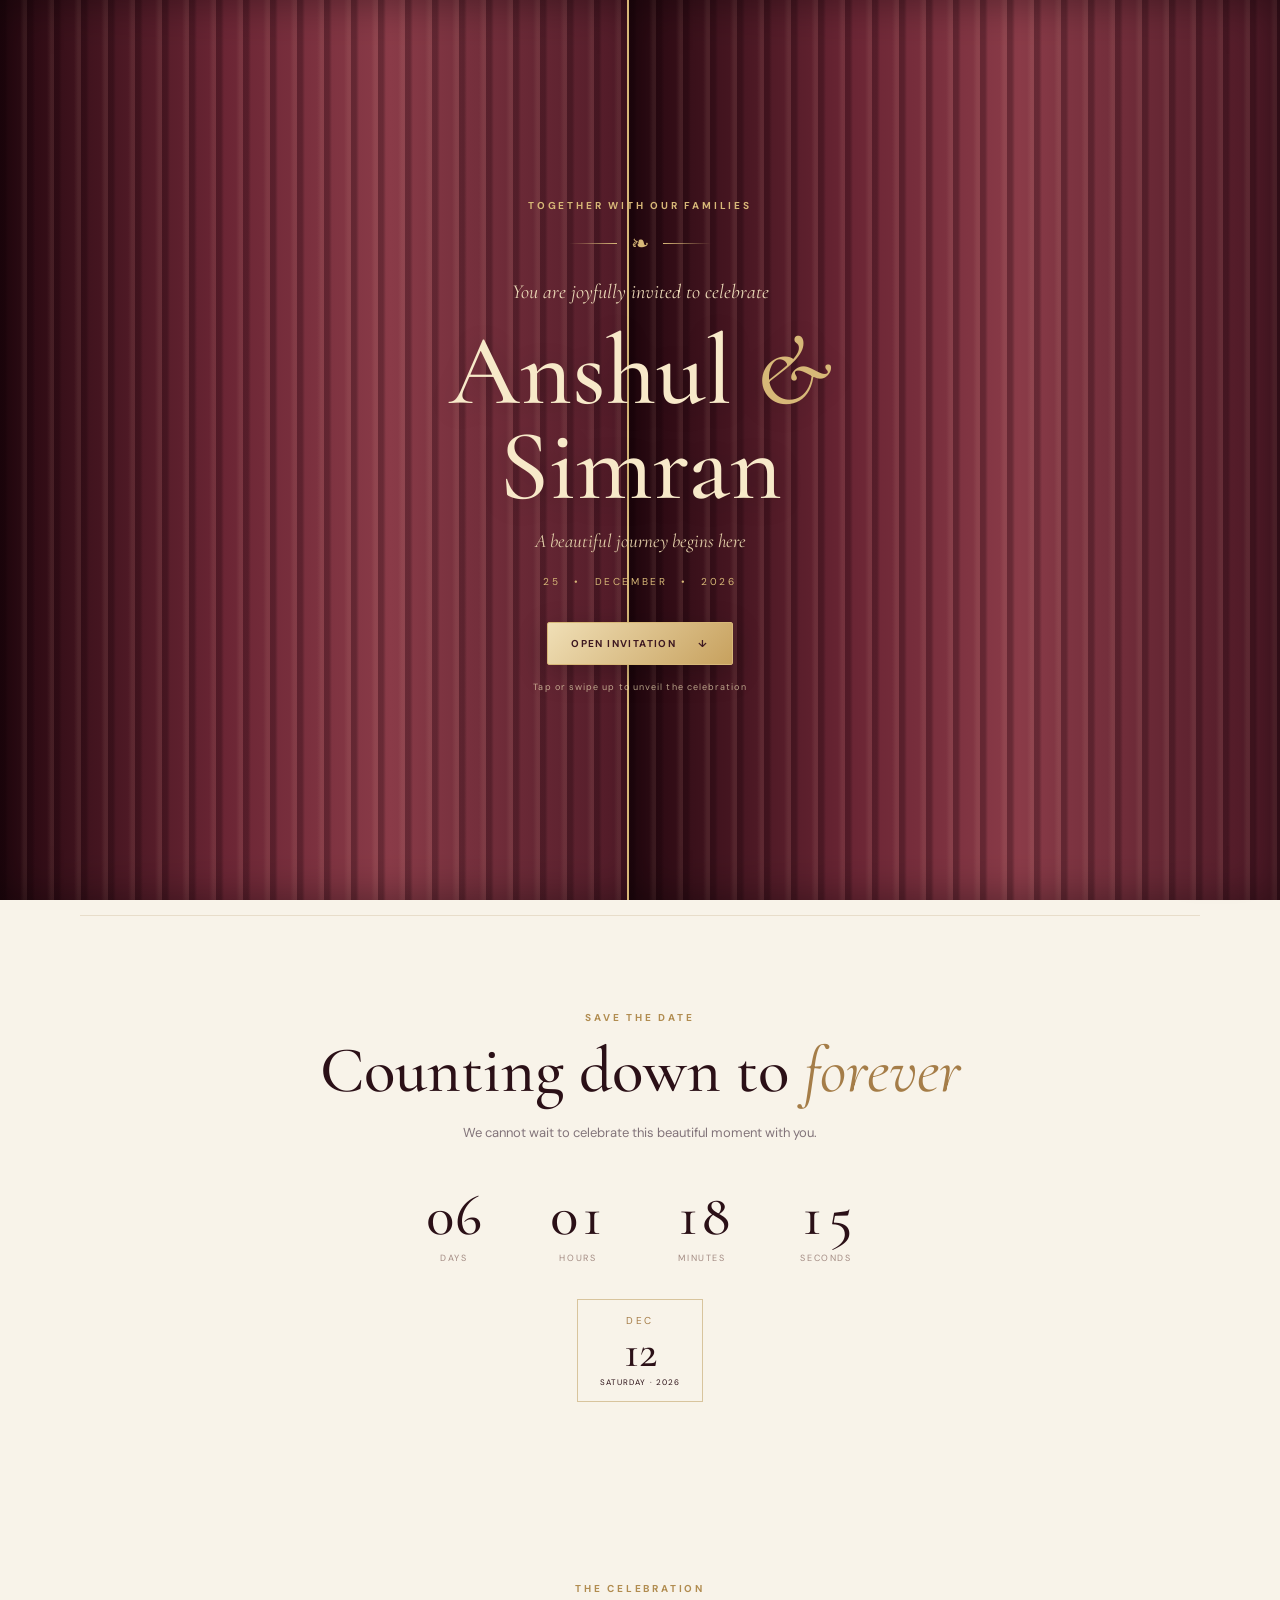
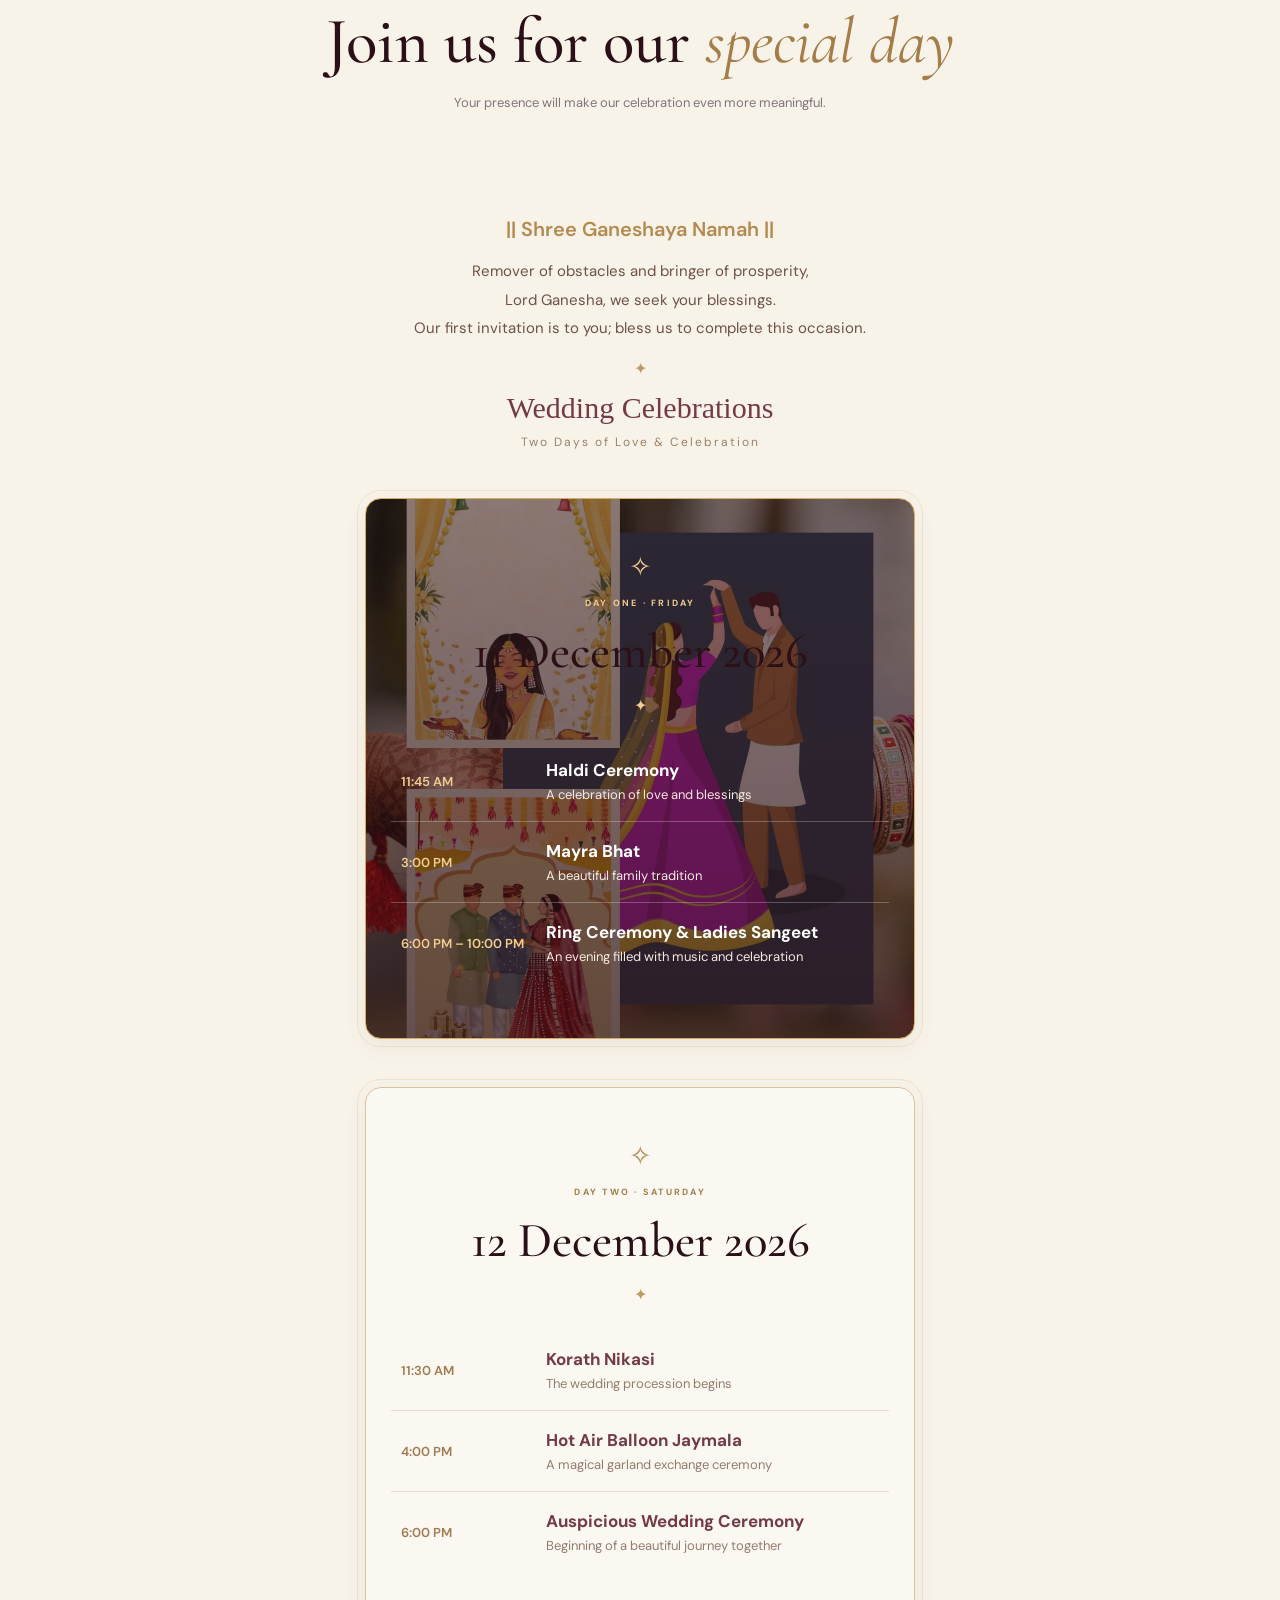
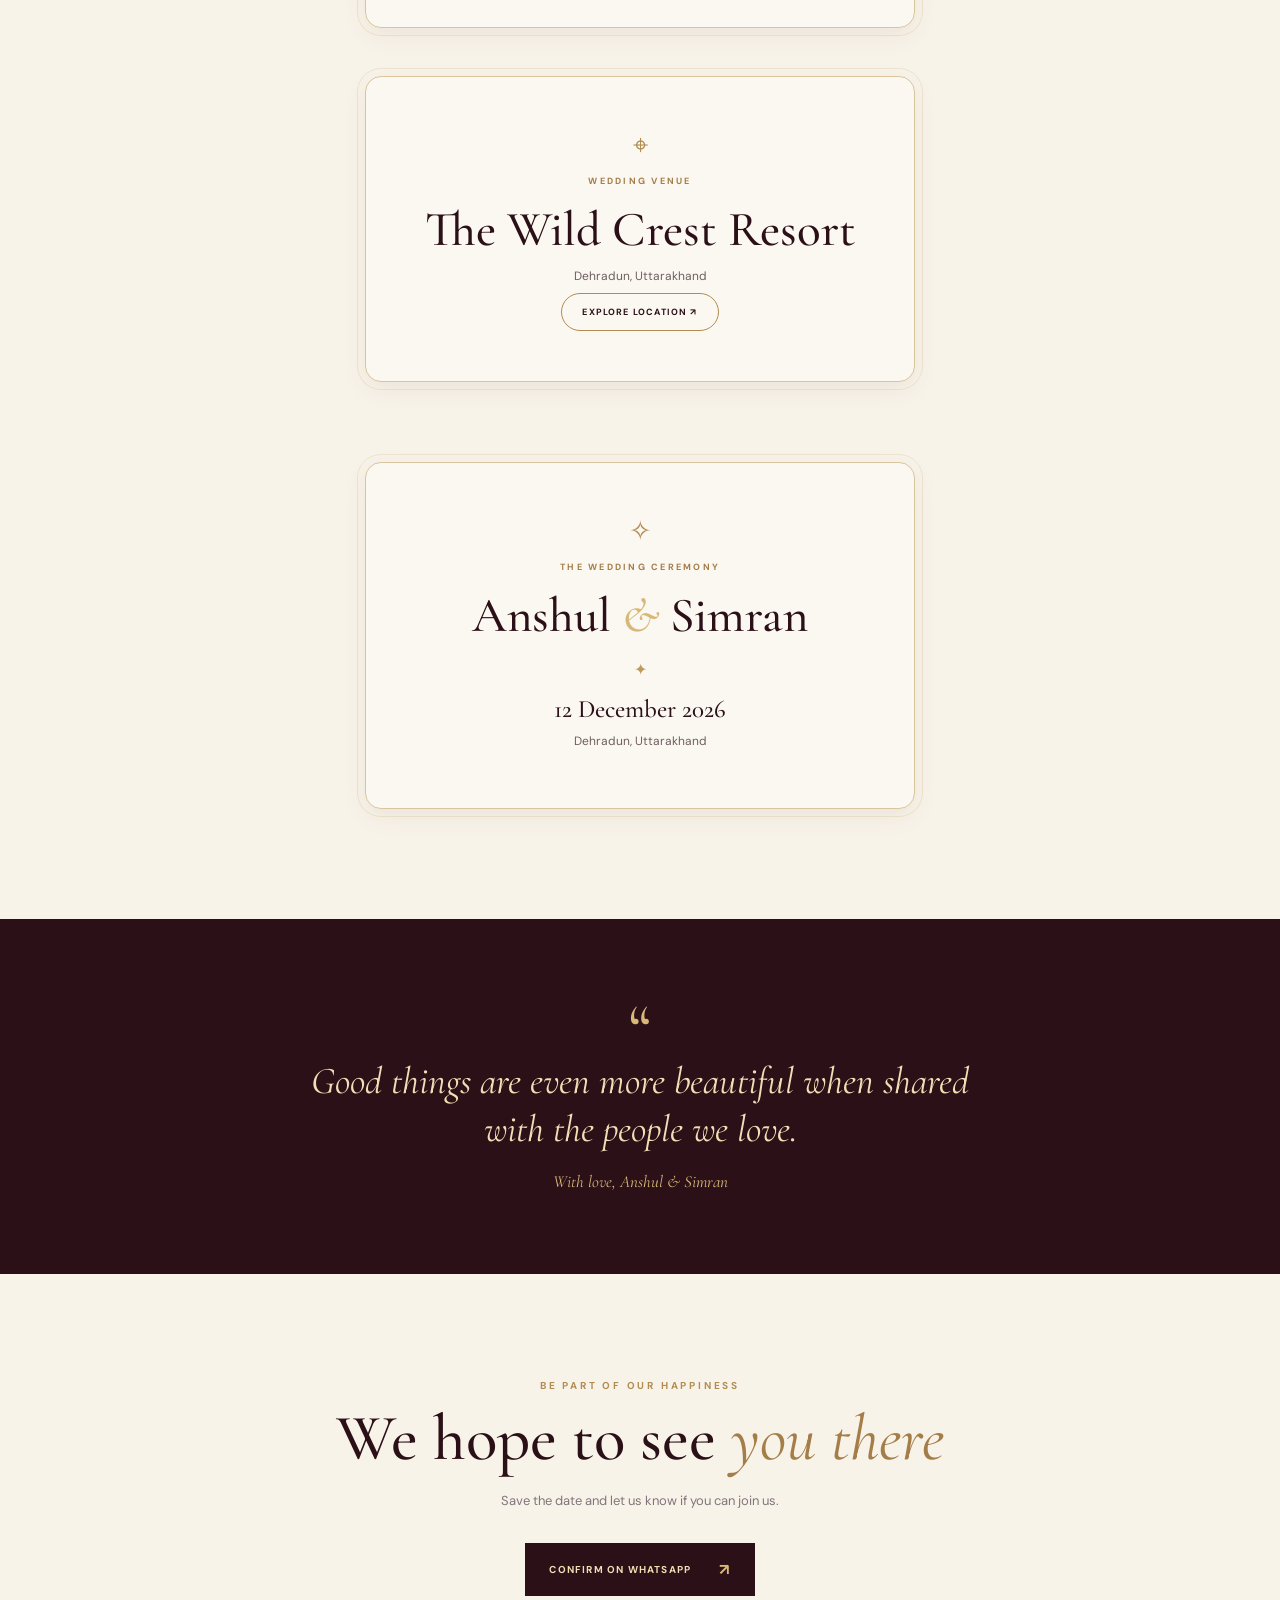
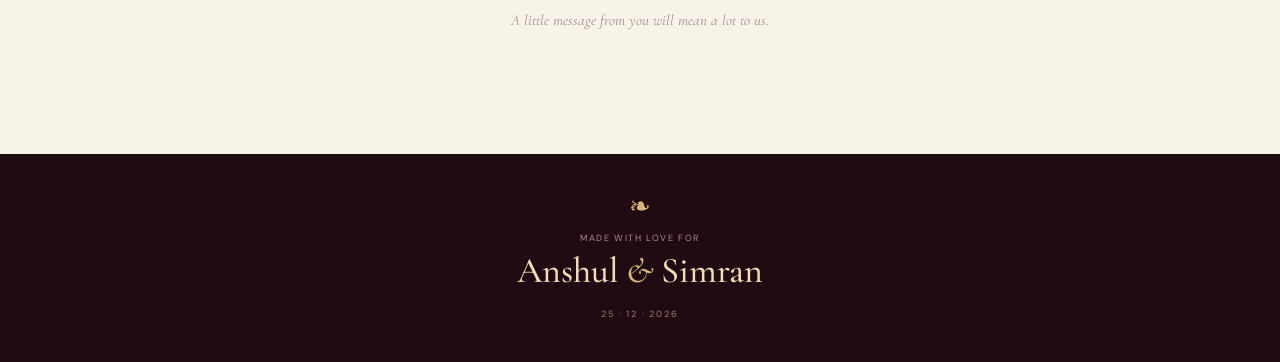
==== index.html @ 50b7ea39 "added no" ====
<!DOCTYPE html>
<html lang="en">
<head>
  <meta charset="UTF-8">
  <meta name="viewport" content="width=device-width, initial-scale=1.0">
  <meta name="theme-color" content="#2b1017">
  <title>Anshul &amp; Simran | Wedding Invitation</title>
  <meta name="description" content="Anshul & Simran invite you to celebrate their wedding on 25 December 2026 in Dehradun.">
  <meta property="og:type" content="website">
  <meta property="og:title" content="Anshul &amp; Simran | Wedding Invitation 💍">
  <meta property="og:description" content="A beautiful journey begins here. Join us on 25 December 2026 in Dehradun.">
  <meta property="og:image" content="https://https://weddinganshul1.netlify.app//image/preview.png">
  <meta property="og:url" content="https://https://weddinganshul1.netlify.app/">
  <meta property="og:image:width" content="1200">
  <meta property="og:image:height" content="630">
  <meta name="twitter:card" content="summary_large_image">
  <link rel="preconnect" href="https://fonts.googleapis.com">
  <link rel="preconnect" href="https://fonts.gstatic.com" crossorigin>
  <link href="https://fonts.googleapis.com/css2?family=Cormorant+Garamond:wght@400;500;600;700&family=DM+Sans:wght@400;500;600;700&display=swap" rel="stylesheet">
  <link rel="stylesheet" href="style.css">
</head>
<body>
  <div class="petal-layer" aria-hidden="true"></div>

  <main>
    <section class="opening-screen" aria-label="Welcome to the wedding invitation">
      <div class="curtain curtain-left"></div>
      <div class="curtain curtain-right"></div>
      <div class="opening-ornament" aria-hidden="true">✦</div>
      <div class="invitation-content">
        <p class="eyebrow">Together with our families</p>
        <div class="ornament-line"><span></span> ❧ <span></span></div>
        <p class="invite-kicker">You are joyfully invited to celebrate</p>
        <h1>Anshul <span>&amp;</span> Simran</h1>
        <p class="opening-subtitle">A beautiful journey begins here</p>
        <p class="opening-date">25 <i>•</i> DECEMBER <i>•</i> 2026</p>
        <button class="open-button" id="openButton" type="button">
          <span>Open Invitation</span><span aria-hidden="true">↓</span>
        </button>
        <p class="swipe-hint">Tap or swipe up to unveil the celebration</p>
      </div>
      <div class="curtain-bottom" aria-hidden="true"></div>
    </section>

    <section class="hero section-shell" id="home">
      <div class="hero-frame">
        <div class="hero-copy">
          <p class="eyebrow">The beginning of forever</p>
          <h2>Two hearts.<br><em>One beautiful story.</em></h2>
          <p class="hero-description">With the love and blessings of our families, we invite you to be part of our special day.</p>
          <a class="text-link" href="#celebration">Explore the invitation <span>↘</span></a>
        </div>
<div class="hero-art">
    <div class="art-halo"></div>

    <img
        src="image/anshul_wedding.png"
        alt="Wedding invitation artwork"
        class="wedding_image"
        onerror="this.classList.add('image-missing'); this.alt='Add your wedding artwork at image/anshul_wedding.png';"
    >

    <span class="image-note">A day to remember</span>
</div>
      </div>
      <div class="scroll-cue" aria-hidden="true"><span></span> SCROLL TO DISCOVER</div>
    </section>

    <section class="countdown-section section-shell" id="celebration">
      <p class="eyebrow">Save the date</p>
      <h2>Counting down to <em>forever</em></h2>
      <p class="section-intro">We cannot wait to celebrate this beautiful moment with you.</p>
      <div class="countdown" id="countdown" aria-label="Countdown to the wedding">
        <div><strong id="days">---</strong><span>Days</span></div>
        <div><strong id="hours">--</strong><span>Hours</span></div>
        <div><strong id="minutes">--</strong><span>Minutes</span></div>
        <div><strong id="seconds">--</strong><span>Seconds</span></div>
      </div>
      <div class="date-card">
        <span class="date-month">DEC</span>
        <strong>12</strong>
        <span>SATURDAY · 2026</span>
      </div>
    </section>

    <section class="details-section section-shell">
      <div class="section-heading">
        <p class="eyebrow">The celebration</p>
        <h2>Join us for our <em>special day</em></h2>
        <p class="section-intro">Your presence will make our celebration even more meaningful.</p>
      </div>


<section class="wedding-itinerary">

    <div class="itinerary-heading">
        <p class="ganesh-mantra">|| Shree Ganeshaya Namah ||</p>

        <p class="mantra">
            Remover of obstacles and bringer of prosperity,<br>
            Lord Ganesha, we seek your blessings.<br>
            Our first invitation is to you; bless us to complete this occasion.
        </p>

        <div class="event-divider">✦</div>
        <h2>Wedding Celebrations</h2>
        <p class="itinerary-subtitle">Two Days of Love & Celebration</p>
    </div>

    <!-- Day 1 -->
    <div class="event-card day-one-card">
        <div class="event-icon">✧</div>
        <p class="event-label">Day One · Friday</p>
        <h3>11 December 2026</h3>
        <div class="event-divider">✦</div>

        <div class="event-schedule">

            <div class="schedule-item">
                <span class="schedule-time">11:45 AM</span>
                <div class="schedule-info">
                    <h4>Haldi Ceremony</h4>
                    <p>A celebration of love and blessings</p>
                </div>
            </div>

            <div class="schedule-item">
                <span class="schedule-time">3:00 PM</span>
                <div class="schedule-info">
                    <h4>Mayra Bhat</h4>
                    <p>A beautiful family tradition</p>
                </div>
            </div>

            <div class="schedule-item">
                <span class="schedule-time">6:00 PM – 10:00 PM</span>
                <div class="schedule-info">
                    <h4>Ring Ceremony & Ladies Sangeet</h4>
                    <p>An evening filled with music and celebration</p>
                </div>
            </div>

        </div>
    </div>

    <!-- Day 2 -->
    <div class="event-card">
        <div class="event-icon">✧</div>
        <p class="event-label">Day Two · Saturday</p>
        <h3>12 December 2026</h3>
        <div class="event-divider">✦</div>

        <div class="event-schedule">

            <div class="schedule-item">
                <span class="schedule-time">11:30 AM</span>
                <div class="schedule-info">
                    <h4>Korath Nikasi</h4>
                    <p>The wedding procession begins</p>
                </div>
            </div>

            <div class="schedule-item">
                <span class="schedule-time">4:00 PM</span>
                <div class="schedule-info">
                    <h4>Hot Air Balloon Jaymala</h4>
                    <p>A magical garland exchange ceremony</p>
                </div>
            </div>

            <div class="schedule-item">
                <span class="schedule-time">6:00 PM</span>
                <div class="schedule-info">
                    <h4>Auspicious Wedding Ceremony</h4>
                    <p>Beginning of a beautiful journey together</p>
                </div>
            </div>

        </div>
    </div>

    <!-- Venue -->
    <div class="event-card venue-card">
        <div class="event-icon">⌖</div>
        <p class="event-label">Wedding Venue</p>
        <h3>The Wild Crest Resort</h3>
        <p class="event-location">Dehradun, Uttarakhand</p>

        <a
            class="outline-button"
            href="https://www.google.com/maps/search/?api=1&query=The%20Wild%20Crest%20Resort"
            target="_blank"
            rel="noopener">
            Explore Location ↗
        </a>
    </div>

</section>





      <div class="event-card">
        <div class="event-icon" aria-hidden="true">✧</div>
        <p class="event-label">The Wedding Ceremony</p>
        <h3>Anshul <span>&amp;</span> Simran</h3>
        <div class="event-divider">✦</div>
        <p class="event-date">12 December 2026</p>
        <p class="event-location">Dehradun, Uttarakhand</p>
        
      </div>
    </section>

    <section class="message-section">
      <div class="message-inner">
        <span class="quote-mark">“</span>
        <p>Good things are even more beautiful when shared with the people we love.</p>
        <span class="message-flourish">With love, Anshul &amp; Simran</span>
      </div>
    </section>

    <section class="rsvp-section section-shell">
      <p class="eyebrow">Be part of our happiness</p>
      <h2>We hope to see <em>you there</em></h2>
      <p class="section-intro">Save the date and let us know if you can join us.</p>
      <a class="rsvp-button" id="rsvpButton" href="#" target="_blank" rel="noopener">
        Confirm on WhatsApp <span>↗</span>
      </a>
      <p class="rsvp-note">A little message from you will mean a lot to us.</p>
    </section>
  </main>

  <footer class="site-footer">
    <div class="footer-ornament">❧</div>
    <p>Made with love for</p>
    <strong>Anshul <span>&amp;</span> Simran</strong>
    <small>25 · 12 · 2026</small>
  </footer>

  <div class="music-control" id="musicControl">
    <audio id="weddingMusic" loop preload="none">
      <source src="audio/wedding-music.mp3" type="audio/mpeg">
    </audio>
    <button id="musicButton" type="button" aria-label="Play background music" title="Play background music">
      <span class="music-icon">♫</span><span class="music-label">Music off</span>
    </button>
  </div>

  <script src="script.js"></script>
</body>
</html>
---- style.css ----
/* -------------------------------------------------------
   ROYAL WEDDING INVITATION
   Palette: deep burgundy, warm ivory and champagne gold
-------------------------------------------------------- */
:root {
  --wine: #2b1017;
  --wine-light: #4a1c28;
  --wine-mid: #6d3540;
  --gold: #d7b878;
  --gold-light: #f0dfb6;
  --ivory: #f8f3e9;
  --ink: #34252a;
  --muted: #82747a;
  --serif: "Cormorant Garamond", Georgia, serif;
  --sans: "DM Sans", Arial, sans-serif;
}
* { box-sizing: border-box; }
html { scroll-behavior: smooth; }
body { margin: 0; background: var(--ivory); color: var(--ink); font-family: var(--sans); }
body.locked { overflow: hidden; }
button, a { -webkit-tap-highlight-color: transparent; }
a { color: inherit; }
.section-shell { width: min(1120px, calc(100% - 44px)); margin: 0 auto; }
.eyebrow { margin: 0 0 15px; color: #b18c50; font-size: 10px; font-weight: 700; letter-spacing: .28em; text-transform: uppercase; }
h2 { margin: 0; font: 500 clamp(40px, 6vw, 68px)/.98 var(--serif); color: var(--wine); }
h2 em { color: #a57d48; font-weight: 400; }
.section-intro { max-width: 520px; margin: 18px auto 0; color: var(--muted); font-size: 13px; line-height: 1.9; }

/* Wedding itinerary */
.wedding-itinerary {
    width: 100%;
    max-width: 850px;
    margin: 60px auto;
    padding: 20px;
    box-sizing: border-box;
}

.itinerary-heading {
    text-align: center;
    margin-bottom: 35px;
}

.ganesh-mantra {
    color: #b58a50;
    font-size: 20px;
    font-weight: 600;
    margin-bottom: 15px;
}

.mantra {
    color: #6f5145;
    font-size: 15px;
    line-height: 1.9;
}

.itinerary-heading h2 {
    color: #743b45;
    font-family: Georgia, serif;
    font-size: 30px;
    margin: 12px 0;
}

.itinerary-subtitle {
    color: #9b8068;
    letter-spacing: 2px;
    font-size: 12px;
}

/* Event cards */
.event-card {
    background: #fffaf4;
    border: 1px solid #dfc9a8;
    border-radius: 16px;
    padding: 30px;
    margin: 25px auto;
    text-align: center;
    box-shadow: 0 8px 25px rgba(80, 45, 35, 0.07);
}

.event-icon {
    color: #b58a50;
    font-size: 28px;
}

.event-label {
    color: #a17b50;
    text-transform: uppercase;
    letter-spacing: 2px;
    font-size: 12px;
    margin: 10px 0;
}

.day-one-card h3 {
    color: #f0ce91;
    font-family: Georgia, serif;
    font-size: 26px;
    margin: 12px 0;
}

.event-divider {
    color: #b58a50;
    margin: 18px 0;
}

/* Ceremony schedule */
.event-schedule {
    max-width: 520px;
    margin: 25px auto 5px;
    text-align: left;
}

.schedule-item {
    display: flex;
    align-items: center;
    gap: 20px;
    padding: 18px 10px;
    border-bottom: 1px solid #eadccd;
}

.schedule-item:last-child {
    border-bottom: none;
}

.schedule-time {
    min-width: 125px;
    color: #a17b50;
    font-size: 13px;
    font-weight: 600;
}

.schedule-info h4 {
    color: #743b45;
    font-size: 17px;
    margin: 0 0 5px;
}

.schedule-info p {
    color: #947c6d;
    font-size: 13px;
    margin: 0;
}

.venue-card {
    background: #f8f0e7;
}

.event-location {
    color: #8c7162;
    margin: 12px 0 22px;
}

.outline-button {
    display: inline-block;
    color: #743b45;
    border: 1px solid #b58a50;
    padding: 12px 25px;
    border-radius: 30px;
    text-decoration: none;
    font-size: 13px;
    transition: all 0.3s ease;
}

.outline-button:hover {
    background: #743b45;
    border-color: #743b45;
    color: white;
}

/* Day 1 - Haldi Background */
.event-card.day-one-card {
    position: relative;
    overflow: hidden;
    isolation: isolate;

    background:
        linear-gradient(
            rgba(43, 16, 23, 0.55),
            rgba(43, 16, 23, 0.72)
        ),
        url("image/haldi.jpeg");

    background-size: cover;
    background-position: center;
    background-repeat: no-repeat;

    border: 1px solid #d6ad60;
    border-radius: 16px;
}

/* Day 1 text colors */
.day-one-card .event-icon,
.day-one-card .event-label,
.day-one-card .event-divider,
.day-one-card .schedule-time {
    color: #f0ce91;
}

.day-one-card h3,
.day-one-card .schedule-info h4 {
    color: #ffffff;
}
.day-one-card h3 {
    color: #e8bd72;
}

.day-one-card .schedule-info p {
    color: #f5e9df;
}

.day-one-card .schedule-item {
    border-bottom-color: rgba(255, 255, 255, 0.25);
}


/* Mobile responsive */
@media (max-width: 600px) {
    .wedding-itinerary {
        margin: 35px auto;
        padding: 12px;
    }

    .itinerary-heading h2 {
        font-size: 25px;
    }

    .ganesh-mantra {
        font-size: 17px;
    }

    .mantra {
        font-size: 13px;
    }

    .event-card {
        padding: 22px 15px;
        margin: 18px auto;
        border-radius: 13px;
    }

    .event-card h3 {
        font-size: 22px;
    }

    .schedule-item {
        gap: 12px;
        padding: 16px 2px;
    }

    .schedule-time {
        min-width: 105px;
        font-size: 12px;
    }

    .schedule-info h4 {
        font-size: 15px;
    }

    .schedule-info p {
        font-size: 11px;
    }

    .outline-button {
        padding: 11px 20px;
    }
}


/* -------------------------------------------------------
   OPENING CURTAINS
------------------------------------------------------- */

.opening-screen {
    position: fixed;
    inset: 0;
    z-index: 20;
    display: grid;
    place-items: center;
    overflow: hidden;
    min-height: 100svh;
    background: transparent;
}

/* Decorative circular borders */
.opening-screen::before,
.opening-screen::after {
    content: "";
    position: absolute;
    border: 1px solid rgba(215, 184, 120, .25);
    border-radius: 50%;
    width: min(78vw, 570px);
    aspect-ratio: 1;
    pointer-events: none;
    transition: opacity 1.5s ease;
}

.opening-screen::after {
    width: min(65vw, 470px);
}

/* Top decorative ornament */
.opening-ornament {
    position: absolute;
    top: 8%;
    color: var(--gold);
    font-size: 26px;
    text-shadow: 0 0 22px #e6c98c;
    transition: opacity 1.5s ease;
}

/* -------------------------------------------------------
   INVITATION CONTENT
------------------------------------------------------- */

.invitation-content {
    position: relative;
    z-index: 4;
    width: min(90%, 650px);
    padding: 30px 15px;
    text-align: center;

    opacity: 1;
    transform: translateY(0);

    animation: riseIn 1.2s ease both;

    transition:
        opacity 2.8s ease-in-out,
        transform 2.8s cubic-bezier(.22, .61, .36, 1);
}

.invitation-content .eyebrow {
    color: var(--gold);
}

.ornament-line {
    display: flex;
    align-items: center;
    justify-content: center;
    gap: 14px;
    margin: 17px 0 22px;
    color: var(--gold);
    font-size: 22px;
}

.ornament-line span {
    width: 48px;
    height: 1px;
    background: linear-gradient(90deg, transparent, var(--gold));
}

.ornament-line span:last-child {
    transform: rotate(180deg);
}

.invite-kicker {
    color: #ead8b6;
    font: italic 20px var(--serif);
}

.invitation-content h1 {
    margin: 12px 0 5px;
    color: #f7e9c9;
    font: 500 clamp(56px, 11vw, 100px)/.95 var(--serif);
    text-shadow: 0 4px 28px rgba(0, 0, 0, .22);
}

.invitation-content h1 span,
.event-card h3 span,
.site-footer strong span {
    color: var(--gold);
    font-style: italic;
}

.opening-subtitle {
    margin: 15px 0 23px;
    color: #e1cda8;
    font: italic 19px var(--serif);
}

.opening-date {
    color: var(--gold);
    font-size: 10px;
    letter-spacing: .26em;
}

.opening-date i {
    padding: 0 8px;
    font-style: normal;
}

/* -------------------------------------------------------
   OPEN INVITATION BUTTON
------------------------------------------------------- */

.open-button {
    display: inline-flex;
    align-items: center;
    gap: 22px;
    margin-top: 24px;
    padding: 14px 23px;
    border: 1px solid var(--gold);
    border-radius: 2px;
    background: linear-gradient(135deg, #f0dfb6, #c7a15e);
    color: #3d1821;
    font: 700 10px var(--sans);
    letter-spacing: .14em;
    text-transform: uppercase;
    cursor: pointer;
    box-shadow: 0 8px 30px rgba(0, 0, 0, .22);
    transition: transform .25s, box-shadow .25s;
}

.open-button:hover {
    transform: translateY(-3px);
    box-shadow: 0 12px 35px rgba(215, 184, 120, .25);
}

.open-button:disabled {
    cursor: default;
}

/* Swipe instruction */
.swipe-hint {
    margin-top: 16px;
    color: rgba(240, 223, 182, .7);
    font-size: 9px;
    letter-spacing: .12em;
}

/* -------------------------------------------------------
   CURTAIN DESIGN
------------------------------------------------------- */

.curtain {
    position: absolute;
    z-index: 3;
    top: 0;
    width: 51%;
    height: 100%;

    background:
        repeating-linear-gradient(
            90deg,
            rgba(20, 0, 7, .28) 0 5px,
            transparent 8px 20px,
            rgba(255, 210, 180, .08) 24px 27px
        ),
        linear-gradient(
            90deg,
            #260810,
            #6c2635 35%,
            #8a3b48 60%,
            #4a1724
        );

    box-shadow: inset 0 0 45px rgba(0, 0, 0, .42);

    transition: transform 3s cubic-bezier(.77, 0, .18, 1);
    will-change: transform;
}

.curtain-left {
    left: 0;
    transform-origin: left;
    border-right: 2px solid var(--gold);
}

.curtain-right {
    right: 0;
    transform-origin: right;
    border-left: 2px solid var(--gold);
}

/* Bottom gold border */
.curtain-bottom {
    position: absolute;
    z-index: 2;
    bottom: 0;
    width: 100%;
    height: 10px;
    background: linear-gradient(90deg, #8b693a, #f0dfb6, #8b693a);
    transition: opacity 1s ease;
}

/* -------------------------------------------------------
   OPEN ANIMATION
------------------------------------------------------- */

/* Left curtain opens */
.opening-screen.open .curtain-left {
    transform: translateX(-105%) rotateY(14deg);
}

/* Right curtain opens */
.opening-screen.open .curtain-right {
    transform: translateX(105%) rotateY(-14deg);
}

/* Entire text content fades and moves upward */
.opening-screen.open .invitation-content {
    animation: none;
    opacity: 0;
    transform: translateY(-150px) scale(.96);
    pointer-events: none;
}

/* Decorative elements fade */
.opening-screen.open .opening-ornament,
.opening-screen.open::before,
.opening-screen.open::after {
    opacity: 0;
}

/* Bottom border fades */
.opening-screen.open .curtain-bottom {
    opacity: 0;
}

/* -------------------------------------------------------
   INITIAL TEXT ANIMATION
------------------------------------------------------- */

@keyframes riseIn {
    from {
        opacity: 0;
        transform: translateY(25px);
    }

    to {
        opacity: 1;
        transform: translateY(0);
    }
}

/* -------------------------------------------------------
   MOBILE RESPONSIVE
------------------------------------------------------- */

@media (max-width: 767px) {
    .invitation-content {
        width: 95%;
        padding: 20px 10px;
    }

    .invitation-content h1 {
        font-size: clamp(42px, 11vw, 65px);
    }

    .invite-kicker {
        font-size: 17px;
    }

    .opening-subtitle {
        font-size: 17px;
    }

    .curtain {
        transition-duration: 3s;
    }
}

/* Accessibility */
@media (prefers-reduced-motion: reduce) {
    .invitation-content,
    .curtain,
    .opening-ornament,
    .curtain-bottom {
        animation: none;
        transition-duration: 0.01ms;
    }
}

/* Prevent scrolling while curtains are moving */
body.locked {
    overflow: hidden;
    height: 100vh;
    touch-action: none;
}

/* Keep the opening screen fixed */
.opening-screen {
    position: fixed;
    inset: 0;
    overflow: hidden;
}

/* Hero */
.hero { padding: 105px 0 55px; }
.hero-frame { display: grid; grid-template-columns: .9fr 1.1fr; align-items: center; gap: 7%; }
.hero-copy { padding: 25px 0; }
.hero-copy h2 { font-size: clamp(48px, 6vw, 76px); }
.hero-description { max-width: 380px; margin: 25px 0; color: var(--muted); font-size: 14px; line-height: 2; }
.text-link { display: inline-flex; gap: 20px; align-items: center; padding-bottom: 8px; border-bottom: 1px solid var(--gold); color: var(--wine); font-size: 11px; font-weight: 700; letter-spacing: .08em; text-decoration: none; text-transform: uppercase; }
.text-link span { color: #a57d48; font-size: 17px; }
/* Wedding artwork */
.hero-art {
    position: relative;
    width: 100%;
    max-width: 480px;
    margin: 30px auto;
    display: flex;
    flex-direction: column;
    align-items: center;
    justify-content: center;
    padding: 15px;
    box-sizing: border-box;
}
.wedding_image {
    position: relative;
    z-index: 1;
    display: block;
    width: 100%;
    max-width: 420px;
    height: auto;
    max-height: 600px;
    object-fit: contain;
    border-radius: 12px;
}

/* Decorative halo */
.art-halo {
    position: absolute;
    width: 85%;
    aspect-ratio: 1;
    border-radius: 50%;
    background: radial-gradient(
        circle,
        rgba(214, 180, 120, 0.2),
        transparent 70%
    );
    z-index: 0;
}

.image-note {
    position: relative;
    z-index: 2;
    margin-top: 12px;
    font-size: 14px;
    letter-spacing: 2px;
    text-align: center;
}


.art-halo::before, .art-halo::after { content: ""; position: absolute; inset: 13px; border: 1px solid rgba(176,139,79,.2); border-radius: 50%; }
.art-halo::after { inset: -13px; border-style: dashed; opacity: .5; }

.wedding-image.image-missing { width: min(72%, 390px); min-height: 390px; padding: 25px; border: 1px dashed #c5a875; background: rgba(255,255,255,.35); color: var(--muted); text-align: center; object-fit: contain; }
.image-note { position: absolute; z-index: 2; right: 0; bottom: 30px; color: #a57d48; font: italic 18px var(--serif); }
.scroll-cue { display: flex; align-items: center; justify-content: center; gap: 12px; margin-top: 55px; color: #a79a9a; font-size: 8px; letter-spacing: .22em; }
.scroll-cue span { width: 34px; height: 1px; background: var(--gold); }

/* Countdown */
.countdown-section { padding: 95px 0 105px; text-align: center; border-top: 1px solid rgba(175,143,91,.22); }
.countdown-section h2, .section-heading h2, .rsvp-section h2 { font-size: clamp(42px, 6vw, 65px); }
.countdown { display: flex; justify-content: center; gap: clamp(12px, 4vw, 50px); margin: 42px auto 35px; }
.countdown div { min-width: 74px; display: grid; gap: 7px; }
.countdown strong { color: var(--wine); font: 500 clamp(37px, 6vw, 58px)/1 var(--serif); font-variant-numeric: tabular-nums; }
.countdown span { color: #a28a82; font-size: 9px; letter-spacing: .18em; text-transform: uppercase; }
.date-card { display: inline-grid; gap: 4px; min-width: 120px; padding: 14px 22px; border: 1px solid #d8c49d; color: var(--wine); }
.date-card .date-month { color: #a57d48; font-size: 10px; letter-spacing: .25em; }
.date-card strong { font: 500 46px/.9 var(--serif); }
.date-card span:last-child { font-size: 8px; letter-spacing: .14em; }

/* Event */
.details-section { padding: 75px 0 110px; }
.section-heading { text-align: center; }
.event-card { position: relative; width: min(100%, 550px); margin: 48px auto 0; padding: 50px 25px; border: 1px solid #d8c49d; outline: 1px solid rgba(216,196,157,.35); outline-offset: 7px; background: rgba(255,255,255,.38); text-align: center; }
.event-icon { color: #b18c50; font-size: 27px; }
.event-label { margin: 13px 0; color: #a57d48; font-size: 9px; font-weight: 700; letter-spacing: .25em; text-transform: uppercase; }
.event-card h3 { margin: 0; color: var(--wine); font: 500 49px var(--serif); }
.event-divider { margin: 14px 0; color: #bd9b5d; }
.event-date { margin: 0; color: var(--wine); font: 500 25px var(--serif); }
.event-location { margin: 9px 0; color: #6f5d60; font-size: 12px; }
.event-note { margin: 18px 0 22px; color: #9a898a; font-size: 11px; }
.outline-button { display: inline-block; padding: 12px 20px; border: 1px solid #b18c50; color: var(--wine); font-size: 9px; font-weight: 700; letter-spacing: .13em; text-decoration: none; text-transform: uppercase; transition: background .2s, color .2s; }
.outline-button:hover { background: var(--wine); color: var(--gold-light); }

/* Quote and RSVP */
.message-section { padding: 82px 22px; background: var(--wine); color: var(--gold-light); text-align: center; }
.message-inner { max-width: 700px; margin: auto; }
.quote-mark { display: block; height: 42px; color: var(--gold); font: 70px/.8 var(--serif); }
.message-inner p { margin: 15px 0 18px; font: italic clamp(25px, 4vw, 38px)/1.25 var(--serif); }
.message-flourish { color: var(--gold); font: italic 17px var(--serif); }
.rsvp-section { padding: 105px 0 110px; text-align: center; }
.rsvp-button { display: inline-flex; align-items: center; gap: 28px; margin-top: 30px; padding: 16px 24px; background: var(--wine); color: var(--gold-light); font-size: 10px; font-weight: 700; letter-spacing: .12em; text-decoration: none; text-transform: uppercase; transition: transform .2s, background .2s; }
.rsvp-button:hover { transform: translateY(-3px); background: #51202c; }
.rsvp-button span { color: var(--gold); font-size: 16px; }
.rsvp-note { margin-top: 15px; color: #9b8c8d; font: italic 15px var(--serif); }
.site-footer { padding: 35px 20px 40px; background: #210b12; color: #d7c4a4; text-align: center; }
.footer-ornament { color: var(--gold); font-size: 26px; }
.site-footer p { margin: 9px 0 0; color: #a98d8c; font-size: 9px; letter-spacing: .18em; text-transform: uppercase; }
.site-footer strong { display: block; margin: 5px 0 9px; color: var(--gold-light); font: 500 36px var(--serif); }
.site-footer small { color: #9d7e70; font-size: 9px; letter-spacing: .2em; }

/* Music */
.music-control { position: fixed; z-index: 10; right: 18px; bottom: 18px; }
.music-control button { display: flex; align-items: center; gap: 9px; padding: 10px 13px; border: 1px solid rgba(215,184,120,.7); border-radius: 30px; background: rgba(43,16,23,.92); color: var(--gold-light); cursor: pointer; box-shadow: 0 5px 18px rgba(0,0,0,.15); }
.music-icon { color: var(--gold); font-size: 17px; }
.music-label { font-size: 9px; letter-spacing: .08em; }

/* Falling petals */
.petal-layer { position: fixed; z-index: 8; inset: 0; overflow: hidden; pointer-events: none; }
.petal { position: absolute; top: -30px; width: 9px; height: 13px; border-radius: 80% 0 80% 0; background: linear-gradient(135deg,#f0c5c5,#b65b6c); opacity: .65; animation: fall linear forwards; }
@keyframes fall { to { transform: translate3d(var(--drift),110vh,0) rotate(560deg); opacity: 0; } }
@keyframes riseIn { from { opacity: 0; transform: translateY(20px); } to { opacity: 1; transform: translateY(0); } }

@media (max-width: 760px) {
  .section-shell { width: min(100% - 34px, 560px); }
  .hero { padding-top: 72px; }
  .hero-frame { grid-template-columns: 1fr; gap: 15px; text-align: center; }
  .hero-copy { padding-bottom: 0; }
  .hero-description { margin: 20px auto; }
  .hero-art { min-height: 390px; }
  .wedding-image { width: min(72%, 310px); max-height: 430px; }
  .image-note { right: 5px; bottom: 15px; }
  .scroll-cue { margin-top: 25px; }
  .countdown-section { padding: 75px 0; }
  .countdown { gap: 10px; }
  .countdown div { min-width: 61px; }
  .countdown span { font-size: 8px; letter-spacing: .1em; }
  .details-section { padding: 65px 0 85px; }
  .event-card { padding: 40px 18px; }
  .rsvp-section { padding: 80px 0; }
}
@media (max-width: 380px) {
  .countdown { gap: 5px; }
  .countdown div { min-width: 55px; }
  .countdown strong { font-size: 35px; }
  .invite-kicker { font-size: 17px; }
  .opening-date { letter-spacing: .15em; }
}
@media (prefers-reduced-motion: reduce) {
  *, *::before, *::after { scroll-behavior: auto !important; animation-duration: .01ms !important; animation-iteration-count: 1 !important; transition-duration: .01ms !important; }
}
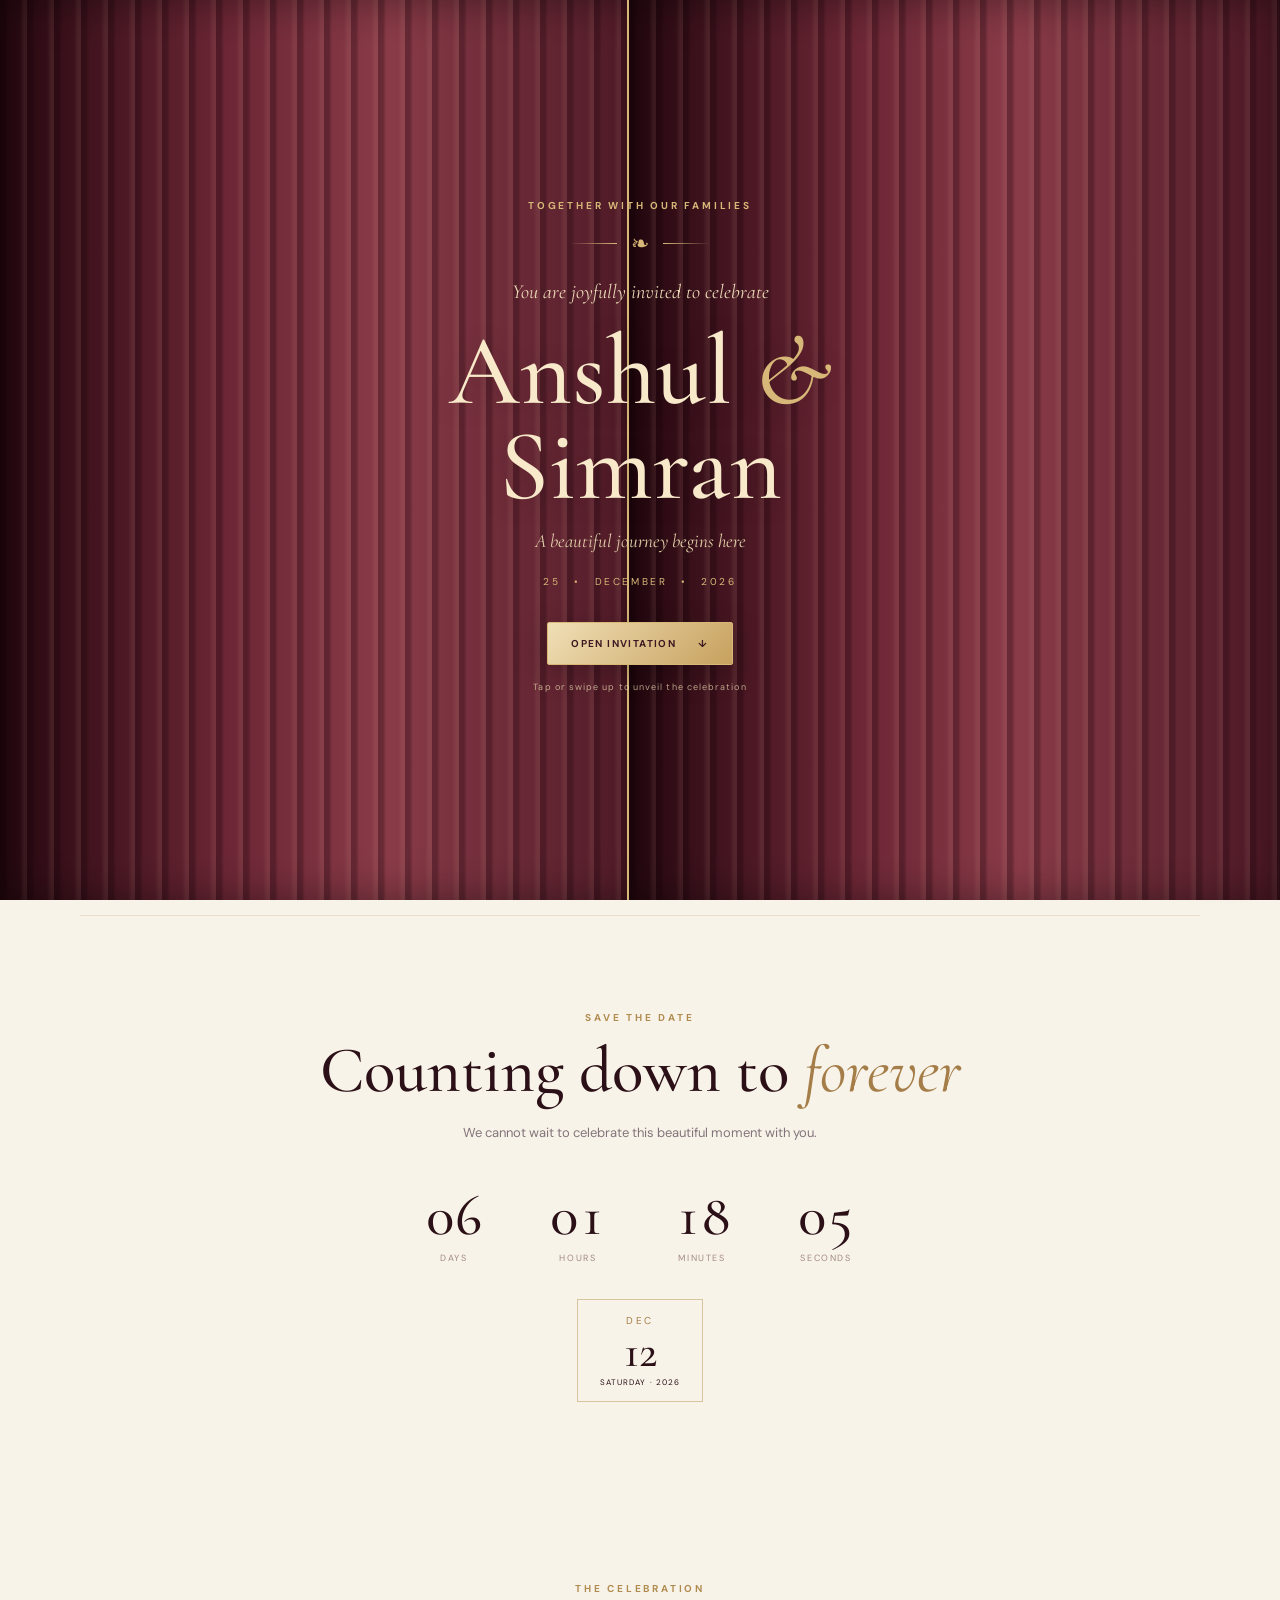
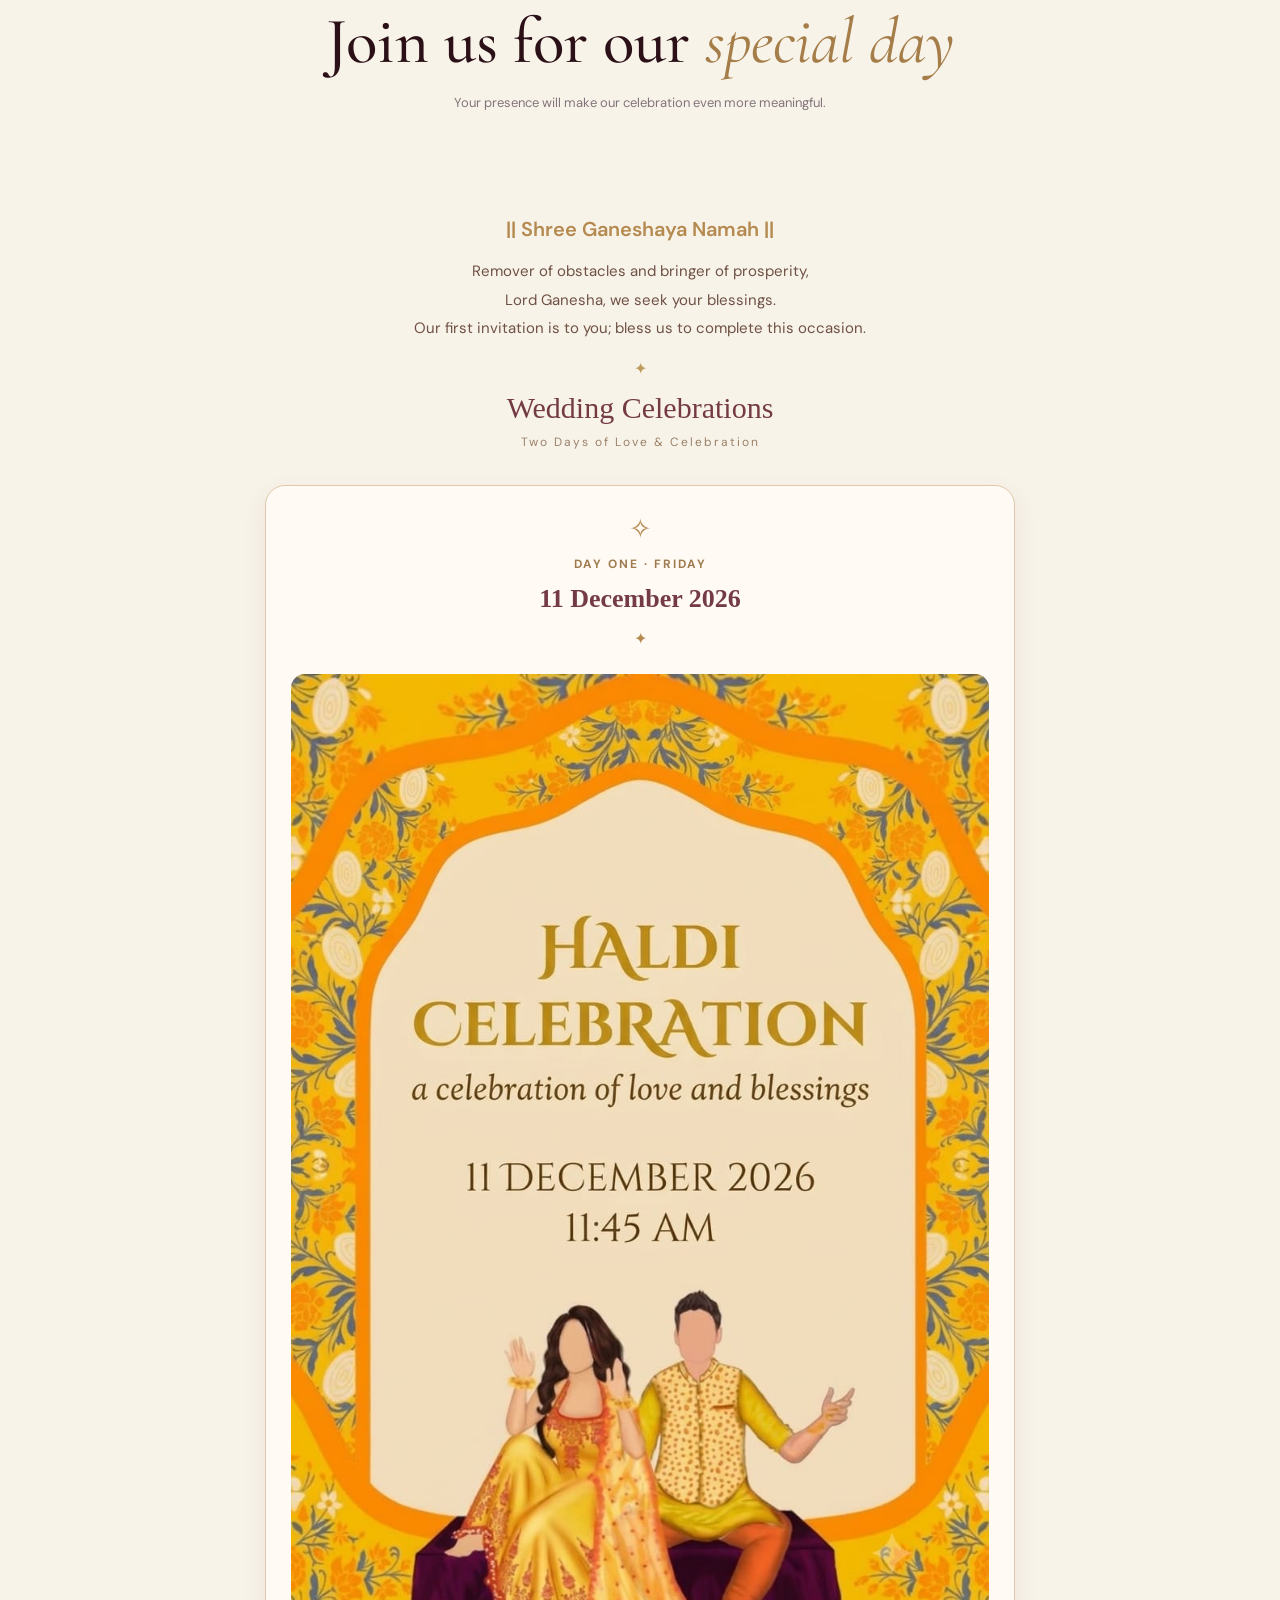
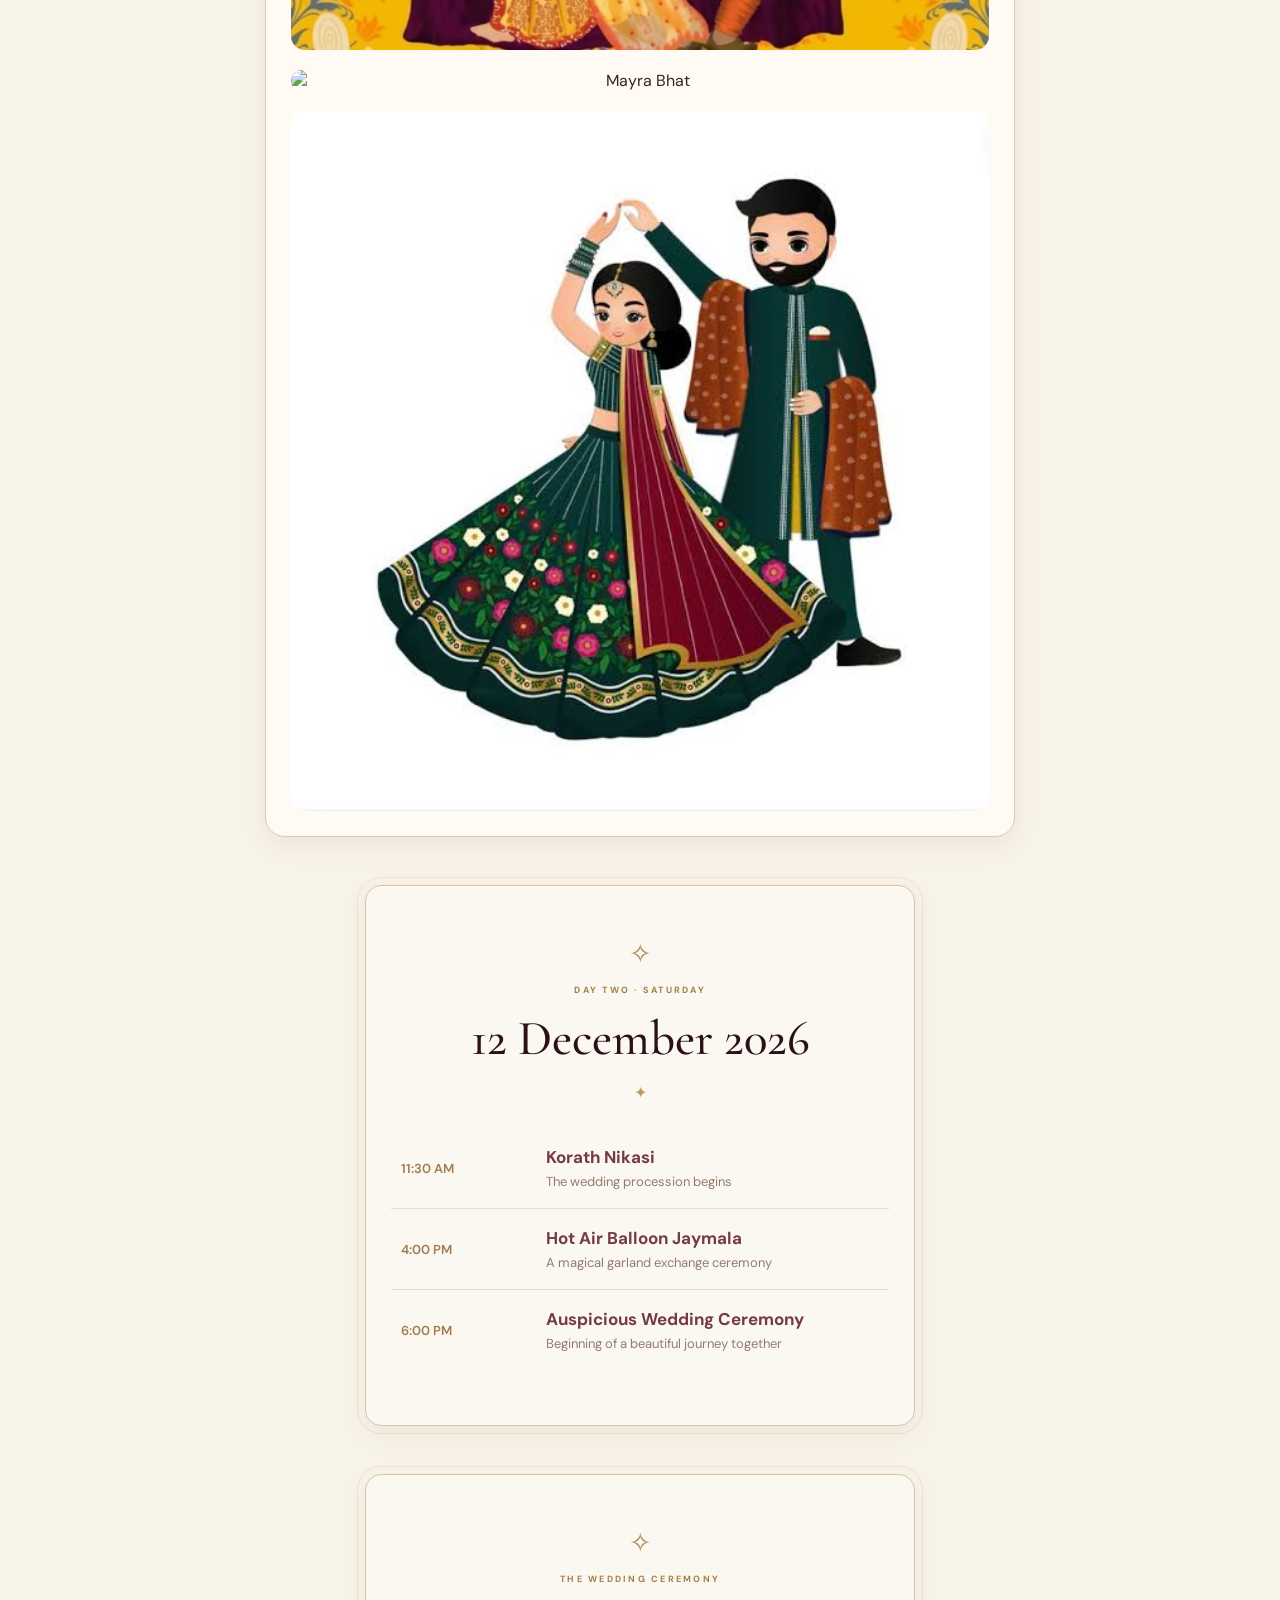
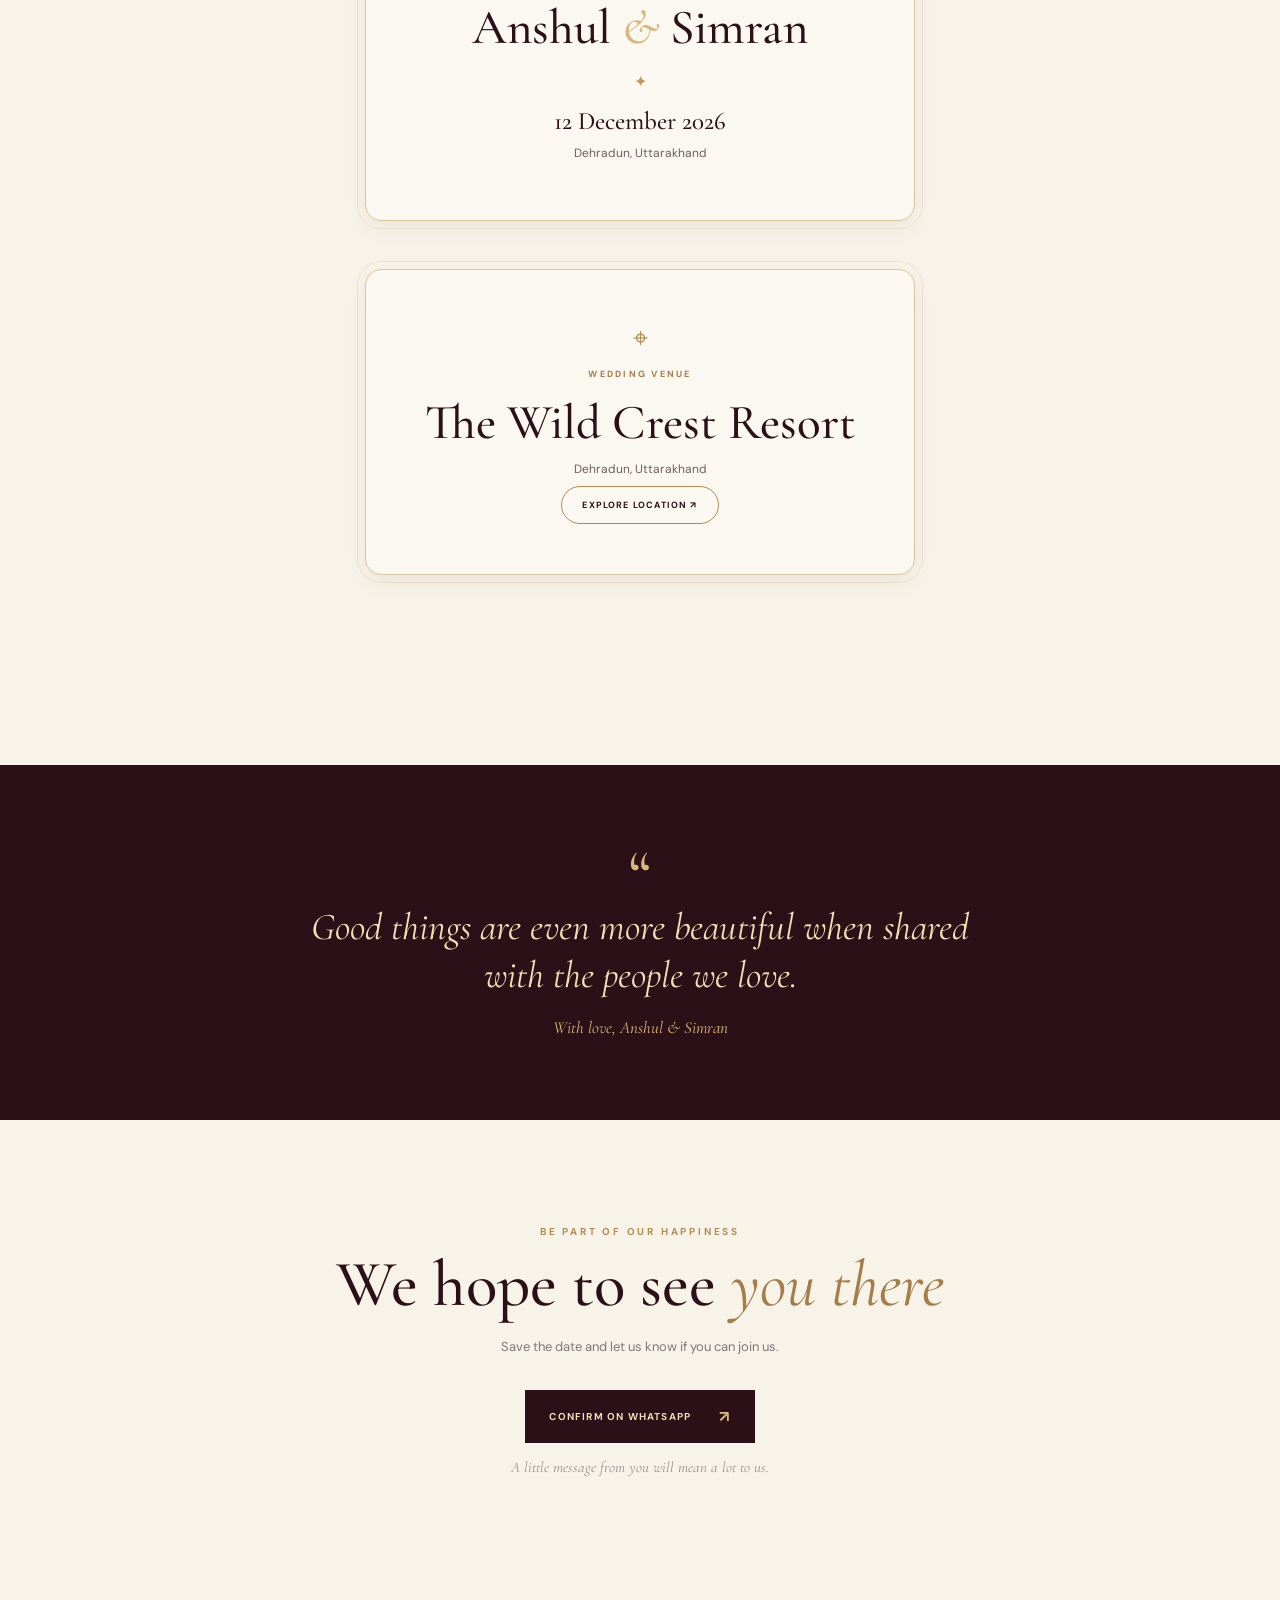
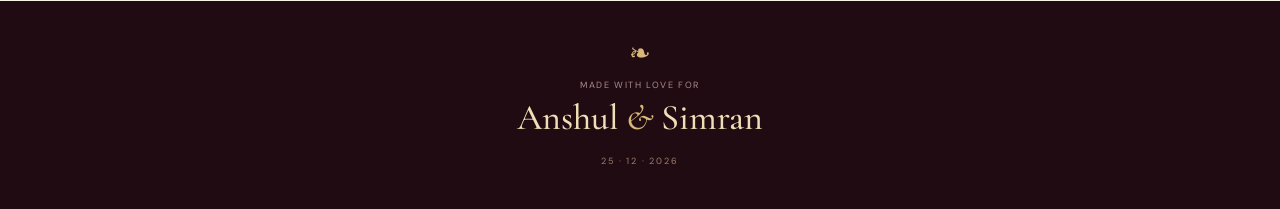
==== commit c6f49ea9: "add img" ====
--- a/index.html
+++ b/index.html
@@ -107,41 +107,37 @@
         <p class="itinerary-subtitle">Two Days of Love & Celebration</p>
     </div>
 
-    <!-- Day 1 -->
-    <div class="event-card day-one-card">
+    
+
+<!-- Day 1 - Common Card -->
+<div class="day-one-main-card">
+
+    <div class="day-one-heading">
         <div class="event-icon">✧</div>
         <p class="event-label">Day One · Friday</p>
         <h3>11 December 2026</h3>
         <div class="event-divider">✦</div>
-
-        <div class="event-schedule">
-
-            <div class="schedule-item">
-                <span class="schedule-time">11:45 AM</span>
-                <div class="schedule-info">
-                    <h4>Haldi Ceremony</h4>
-                    <p>A celebration of love and blessings</p>
-                </div>
-            </div>
-
-            <div class="schedule-item">
-                <span class="schedule-time">3:00 PM</span>
-                <div class="schedule-info">
-                    <h4>Mayra Bhat</h4>
-                    <p>A beautiful family tradition</p>
-                </div>
-            </div>
-
-            <div class="schedule-item">
-                <span class="schedule-time">6:00 PM – 10:00 PM</span>
-                <div class="schedule-info">
-                    <h4>Ring Ceremony & Ladies Sangeet</h4>
-                    <p>An evening filled with music and celebration</p>
-                </div>
-            </div>
-
-        </div>
-    </div>
+    </div>
+
+    <div class="day-one-events">
+
+        <div class="day-event">
+            <img src="image/haldi.jpeg" alt="Haldi Ceremony">
+        </div>
+
+        <div class="day-event">
+            <img src="image/mayra.jpeg" alt="Mayra Bhat">
+        </div>
+
+        <div class="day-event">
+            <img src="image/sangeet.jpeg" alt="Ring Ceremony and Ladies Sangeet">
+        </div>
+
+    </div>
+
+</div>
+
+
 
     <!-- Day 2 -->
     <div class="event-card">
@@ -178,7 +174,15 @@
 
         </div>
     </div>
-
+<div class="event-card">
+        <div class="event-icon" aria-hidden="true">✧</div>
+        <p class="event-label">The Wedding Ceremony</p>
+        <h3>Anshul <span>&amp;</span> Simran</h3>
+        <div class="event-divider">✦</div>
+        <p class="event-date">12 December 2026</p>
+        <p class="event-location">Dehradun, Uttarakhand</p>
+        
+      </div>
     <!-- Venue -->
     <div class="event-card venue-card">
         <div class="event-icon">⌖</div>
@@ -201,15 +205,7 @@
 
 
 
-      <div class="event-card">
-        <div class="event-icon" aria-hidden="true">✧</div>
-        <p class="event-label">The Wedding Ceremony</p>
-        <h3>Anshul <span>&amp;</span> Simran</h3>
-        <div class="event-divider">✦</div>
-        <p class="event-date">12 December 2026</p>
-        <p class="event-location">Dehradun, Uttarakhand</p>
-        
-      </div>
+      
     </section>
 
     <section class="message-section">
--- a/style.css
+++ b/style.css
@@ -166,101 +166,76 @@
     color: white;
 }
 
-/* Day 1 - Haldi Background */
-.event-card.day-one-card {
-    position: relative;
+/* Common Day One Card */
+.day-one-main-card {
+    max-width: 750px;
+    margin: 30px auto;
+    padding: 25px;
+    background: #fffaf4;
+    border: 1px solid #dfc9a8;
+    border-radius: 20px;
+    box-shadow: 0 8px 25px rgba(80, 45, 35, 0.08);
+    text-align: center;
+}
+
+/* Heading */
+.day-one-heading {
+    margin-bottom: 25px;
+}
+
+.day-one-heading .event-icon,
+.day-one-heading .event-divider {
+    color: #b58a50;
+}
+
+.day-one-heading .event-label {
+    color: #a17b50;
+    text-transform: uppercase;
+    letter-spacing: 2px;
+    font-size: 12px;
+    margin: 10px 0;
+}
+
+.day-one-heading h3 {
+    color: #743b45;
+    font-family: Georgia, serif;
+    font-size: 26px;
+    margin: 12px 0;
+}
+
+/* Images */
+.day-one-events {
+    display: flex;
+    flex-direction: column;
+    gap: 20px;
+}
+
+.day-event {
+    width: 100%;
     overflow: hidden;
-    isolation: isolate;
-
-    background:
-        linear-gradient(
-            rgba(43, 16, 23, 0.55),
-            rgba(43, 16, 23, 0.72)
-        ),
-        url("image/haldi.jpeg");
-
-    background-size: cover;
-    background-position: center;
-    background-repeat: no-repeat;
-
-    border: 1px solid #d6ad60;
-    border-radius: 16px;
-}
-
-/* Day 1 text colors */
-.day-one-card .event-icon,
-.day-one-card .event-label,
-.day-one-card .event-divider,
-.day-one-card .schedule-time {
-    color: #f0ce91;
-}
-
-.day-one-card h3,
-.day-one-card .schedule-info h4 {
-    color: #ffffff;
-}
-.day-one-card h3 {
-    color: #e8bd72;
-}
-
-.day-one-card .schedule-info p {
-    color: #f5e9df;
-}
-
-.day-one-card .schedule-item {
-    border-bottom-color: rgba(255, 255, 255, 0.25);
-}
-
-
-/* Mobile responsive */
+    border-radius: 14px;
+}
+
+.day-event img {
+    display: block;
+    width: 100%;
+    height: auto;
+    object-fit: contain;
+}
+
+/* Mobile */
 @media (max-width: 600px) {
-    .wedding-itinerary {
-        margin: 35px auto;
-        padding: 12px;
-    }
-
-    .itinerary-heading h2 {
-        font-size: 25px;
-    }
-
-    .ganesh-mantra {
-        font-size: 17px;
-    }
-
-    .mantra {
-        font-size: 13px;
-    }
-
-    .event-card {
-        padding: 22px 15px;
-        margin: 18px auto;
-        border-radius: 13px;
-    }
-
-    .event-card h3 {
+    .day-one-main-card {
+        margin: 20px 10px;
+        padding: 15px;
+    }
+
+    .day-one-heading h3 {
         font-size: 22px;
     }
 
-    .schedule-item {
-        gap: 12px;
-        padding: 16px 2px;
-    }
-
-    .schedule-time {
-        min-width: 105px;
-        font-size: 12px;
-    }
-
-    .schedule-info h4 {
-        font-size: 15px;
-    }
-
-    .schedule-info p {
-        font-size: 11px;
-    }
-
-    .outline-button {
-        padding: 11px 20px;
+    .day-one-events {
+        gap: 15px;
     }
 }
 
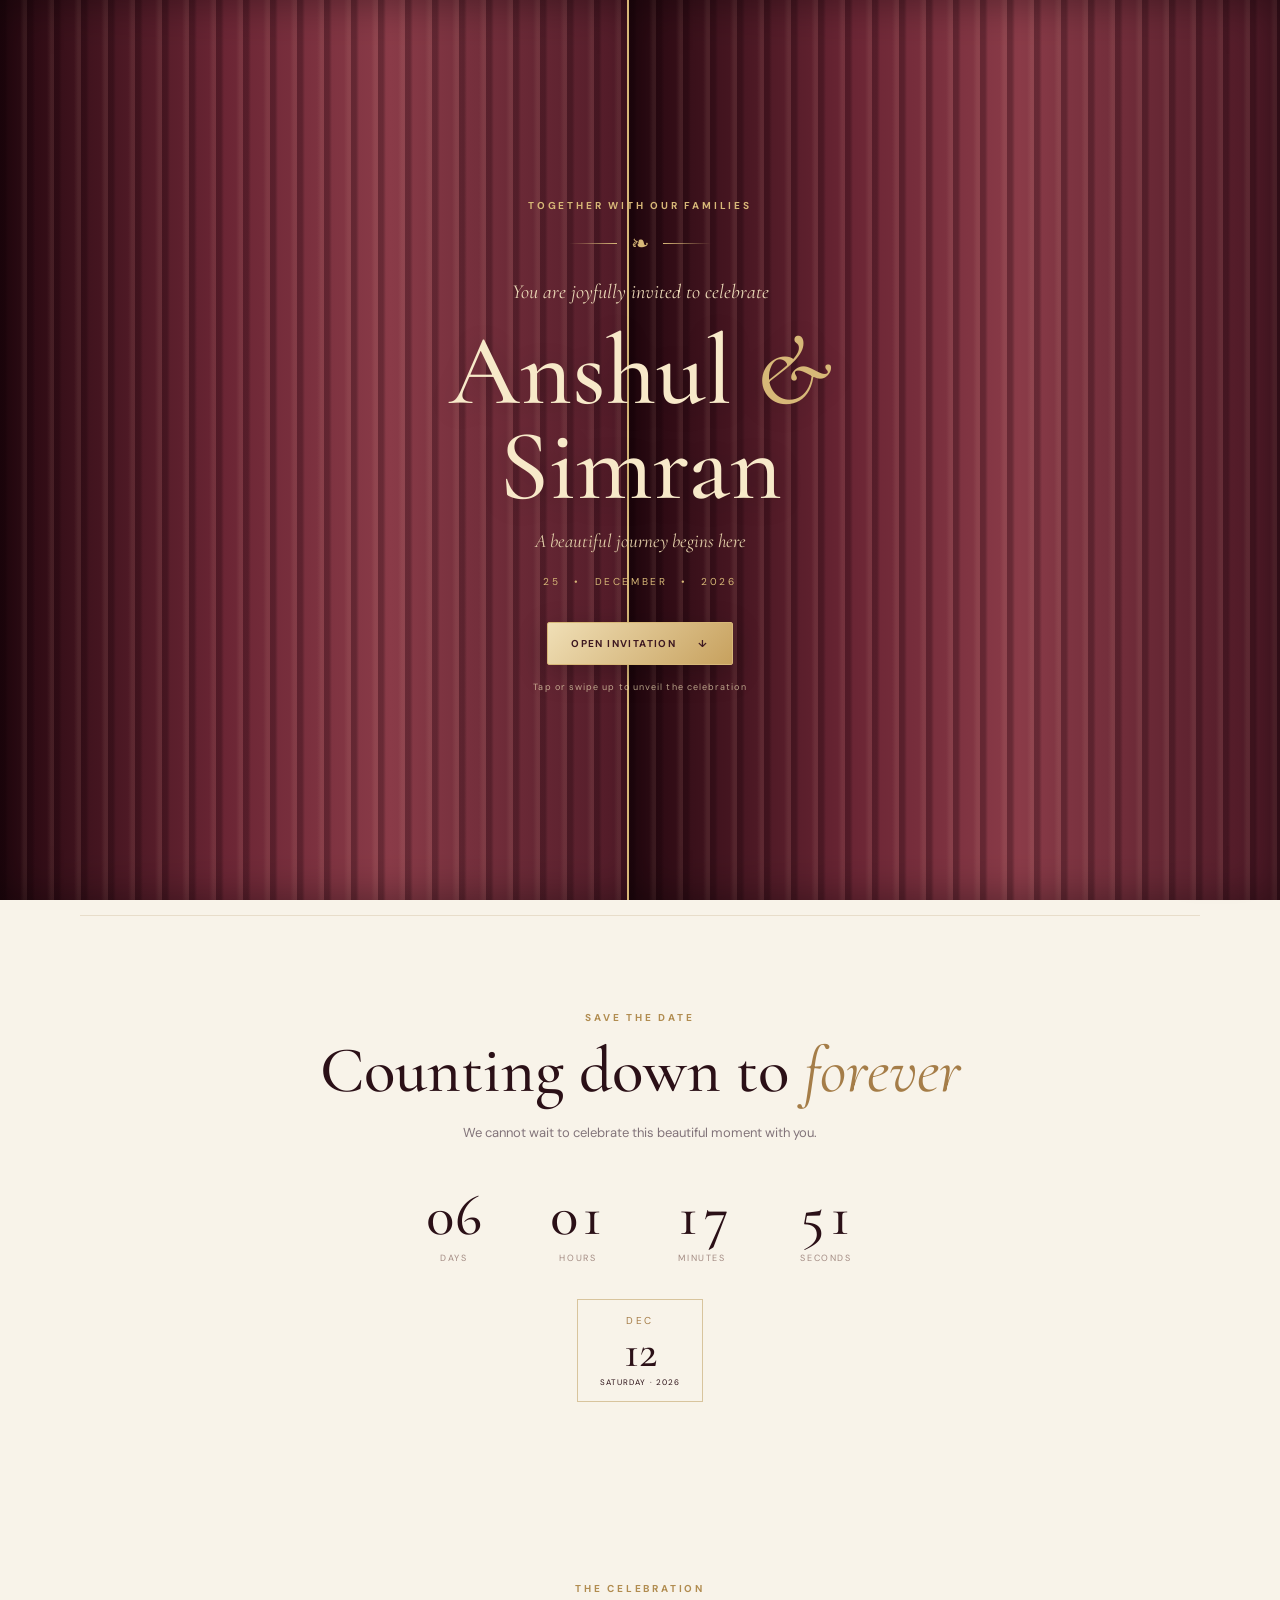
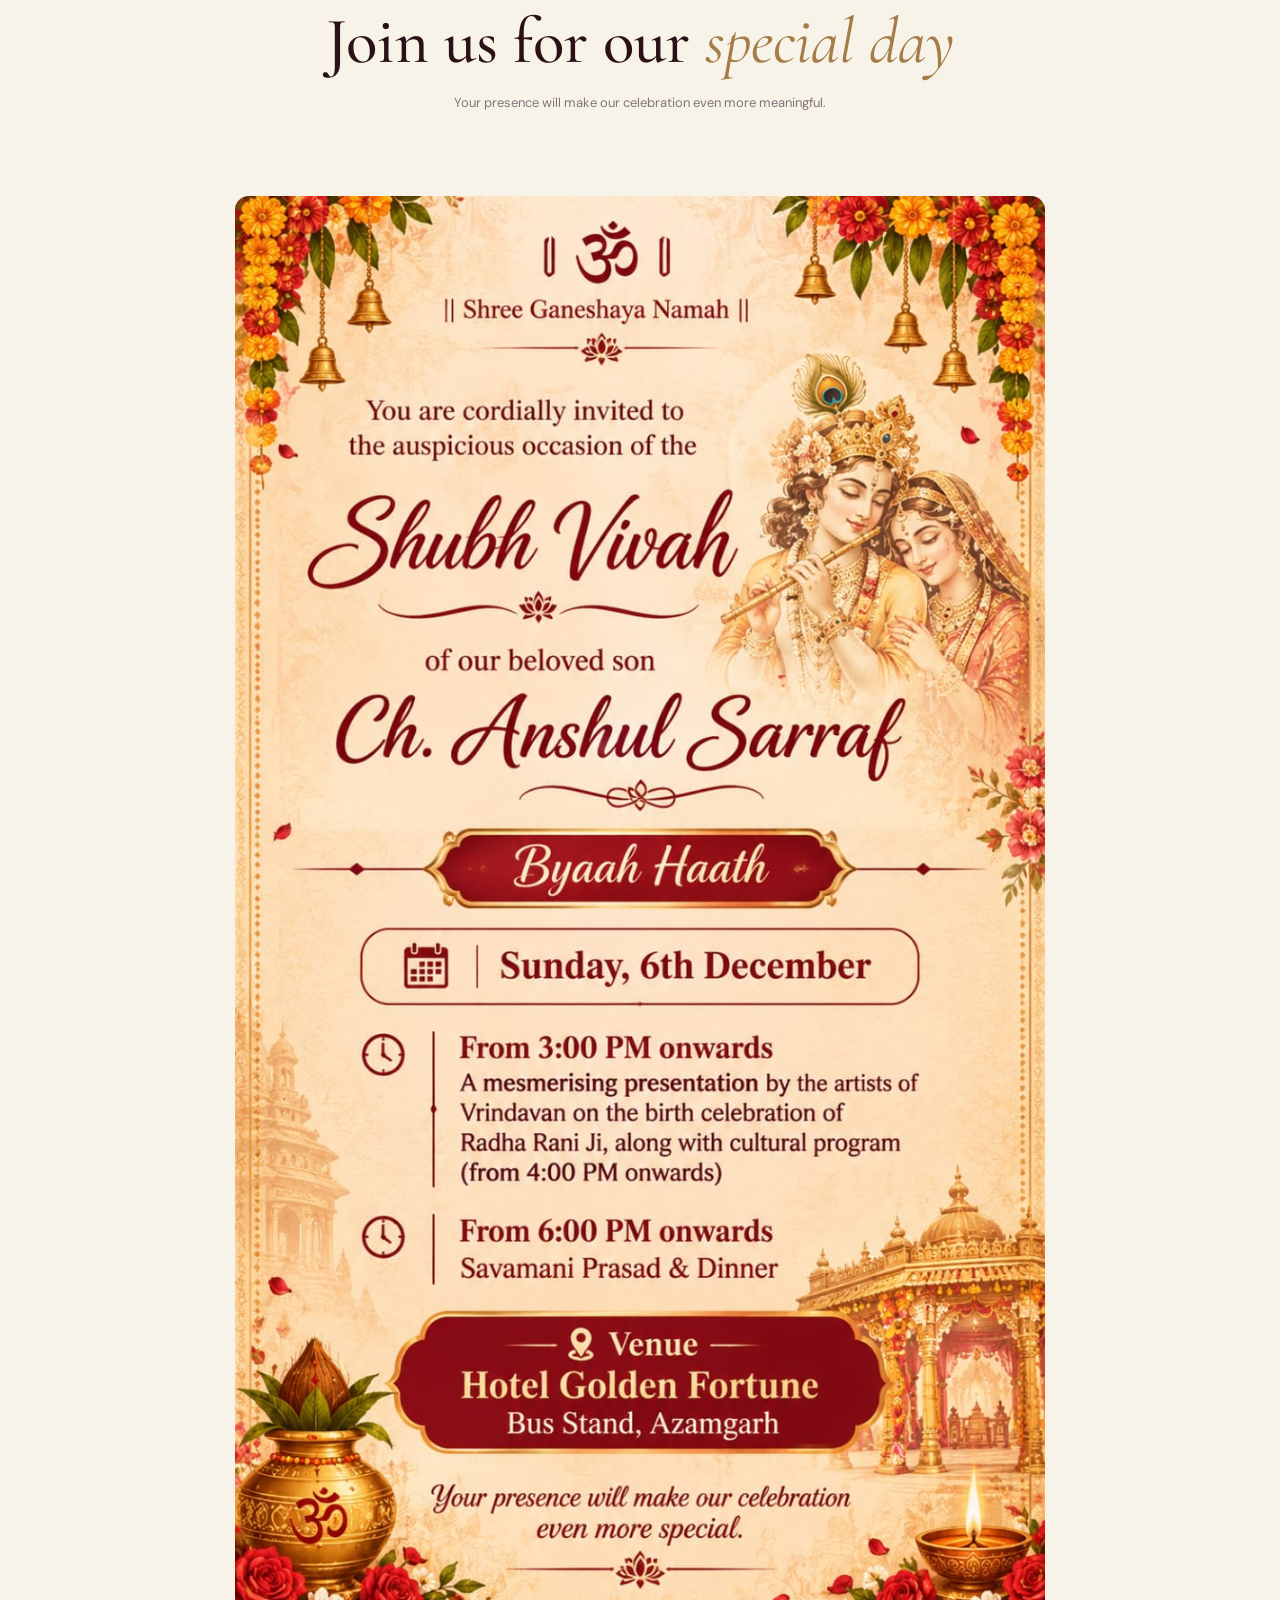
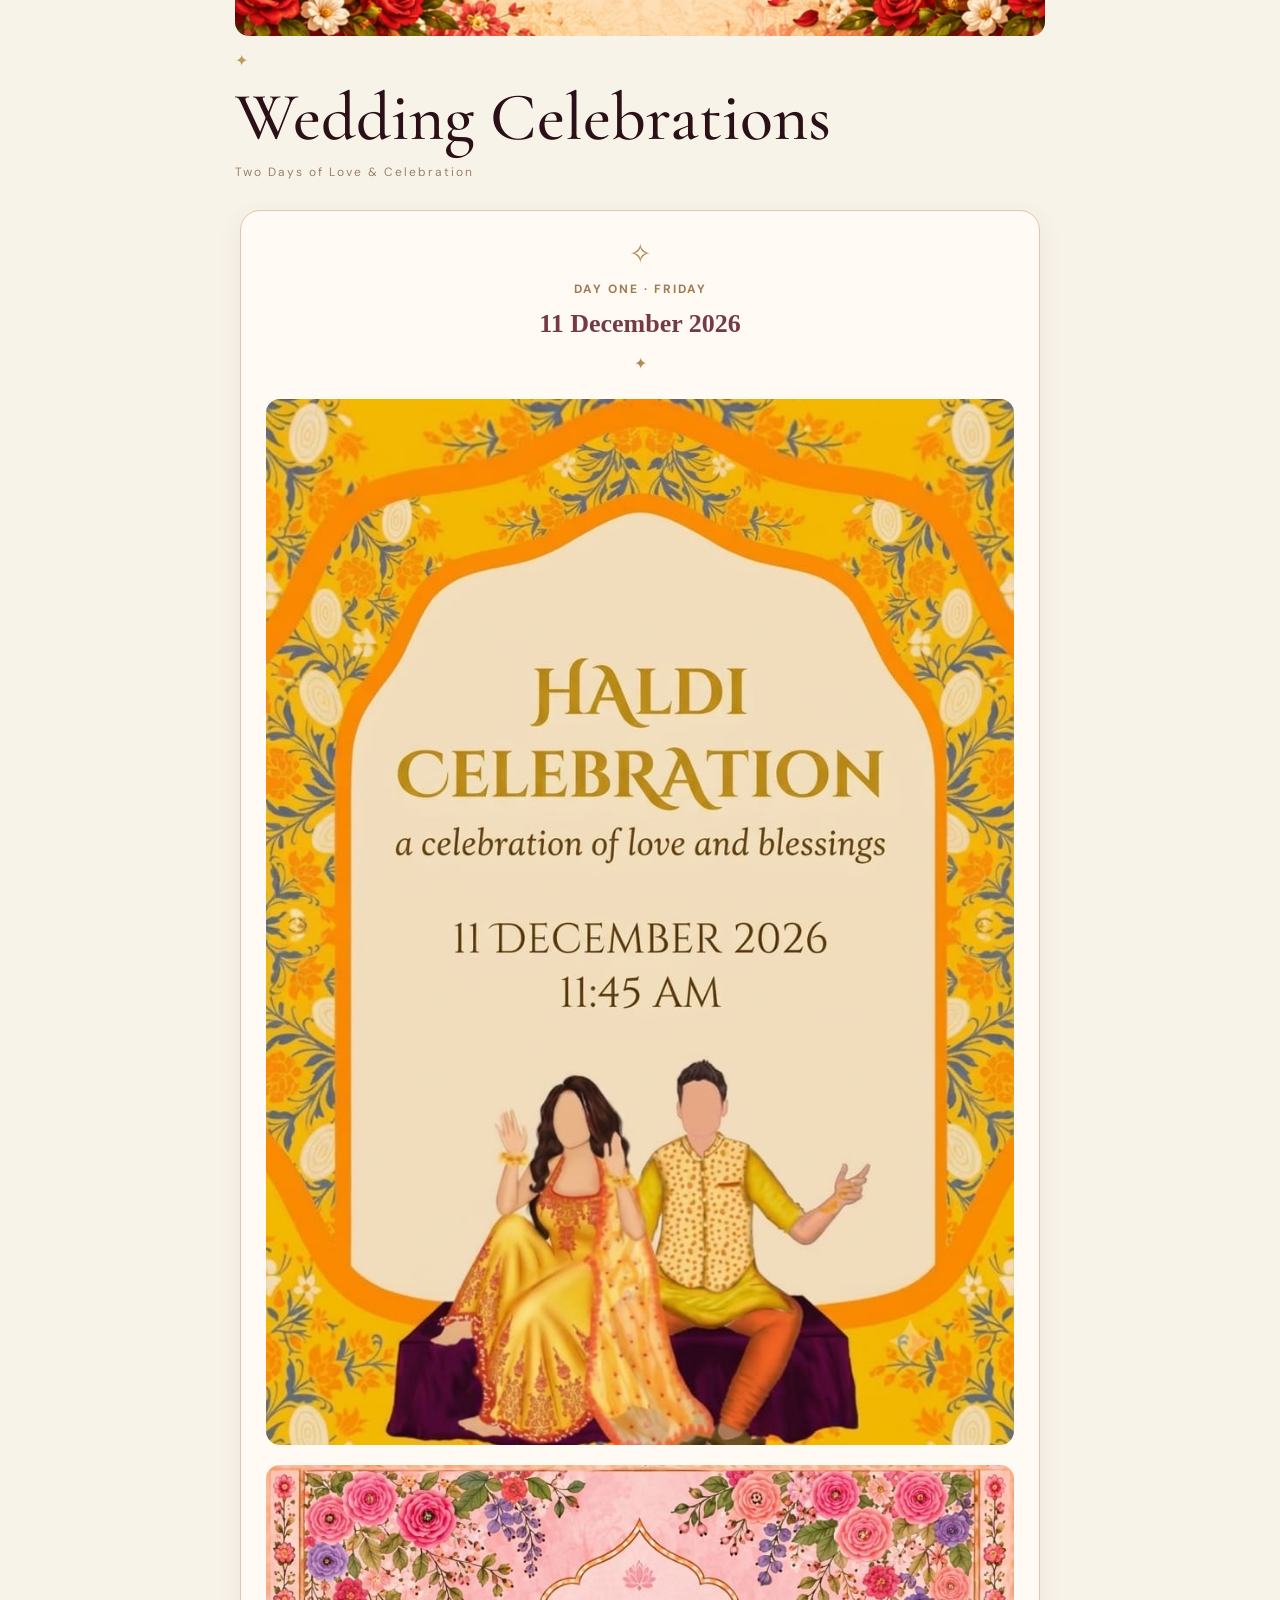
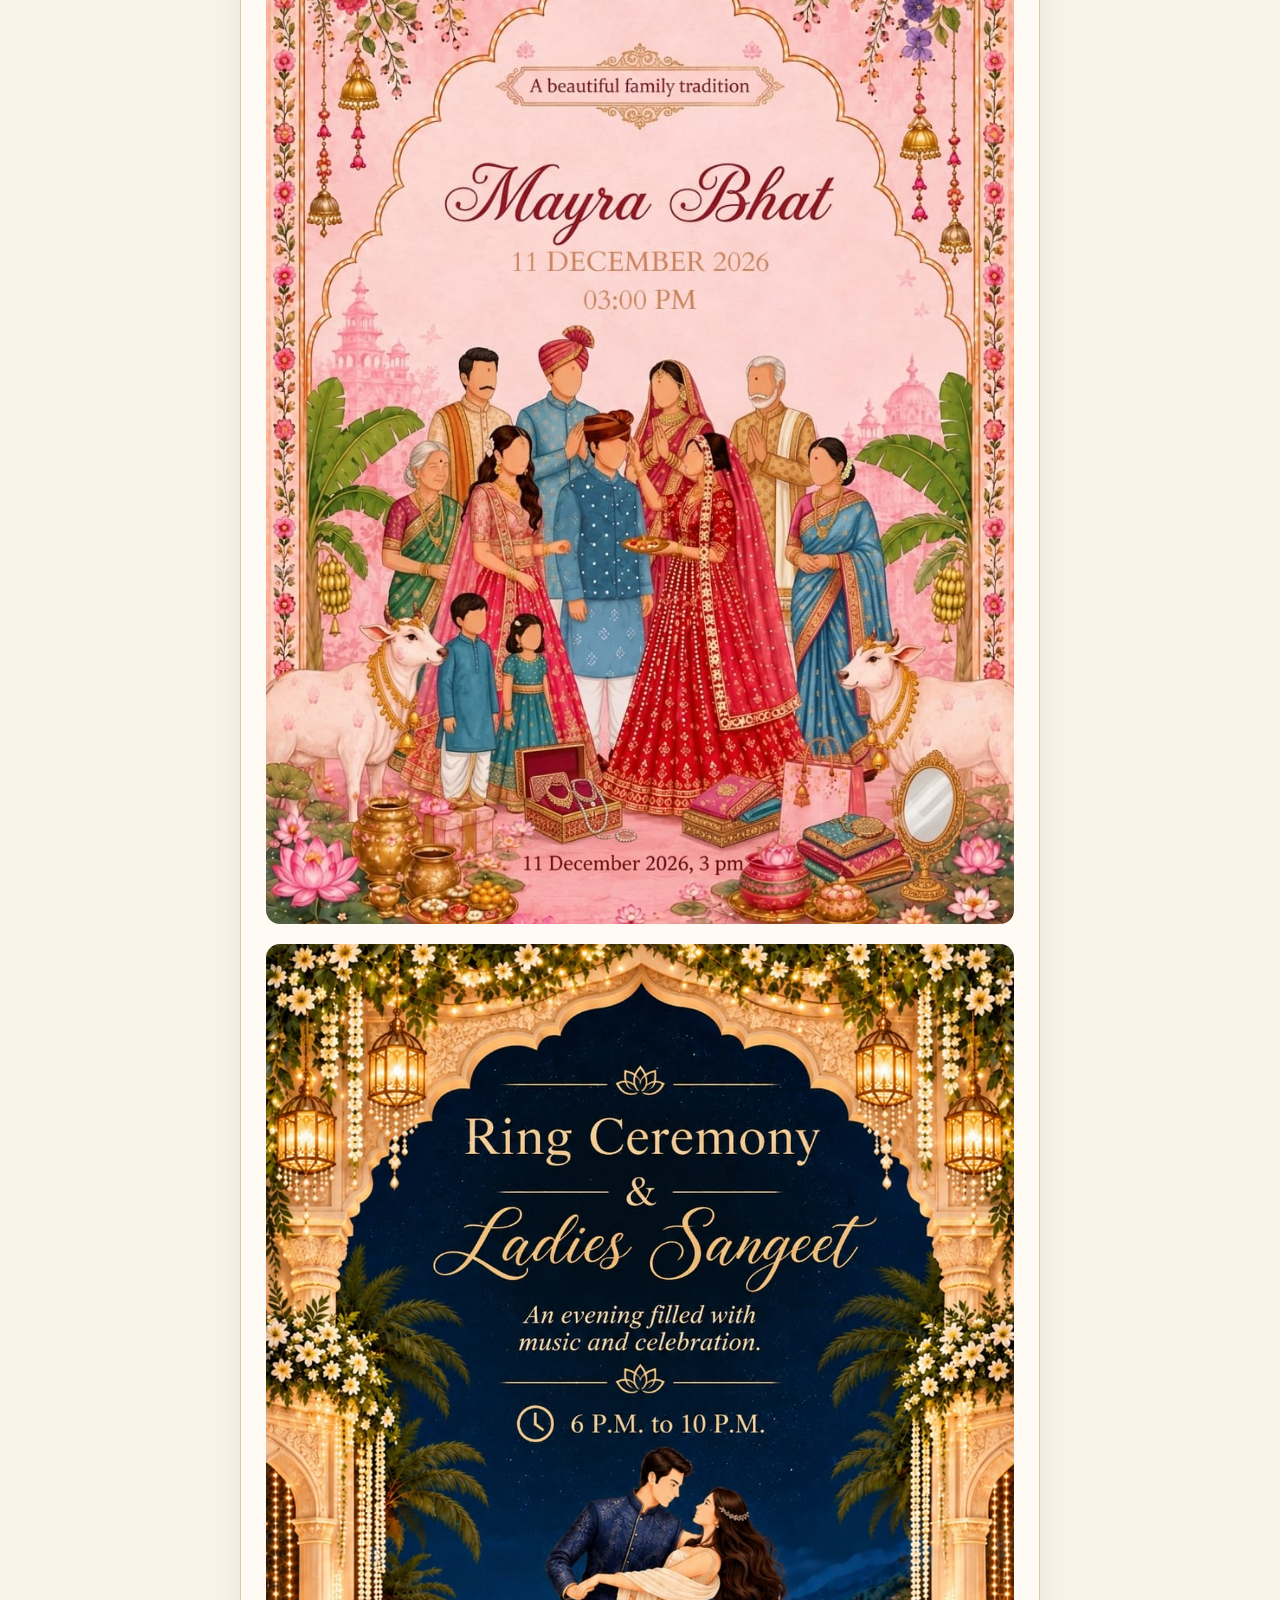
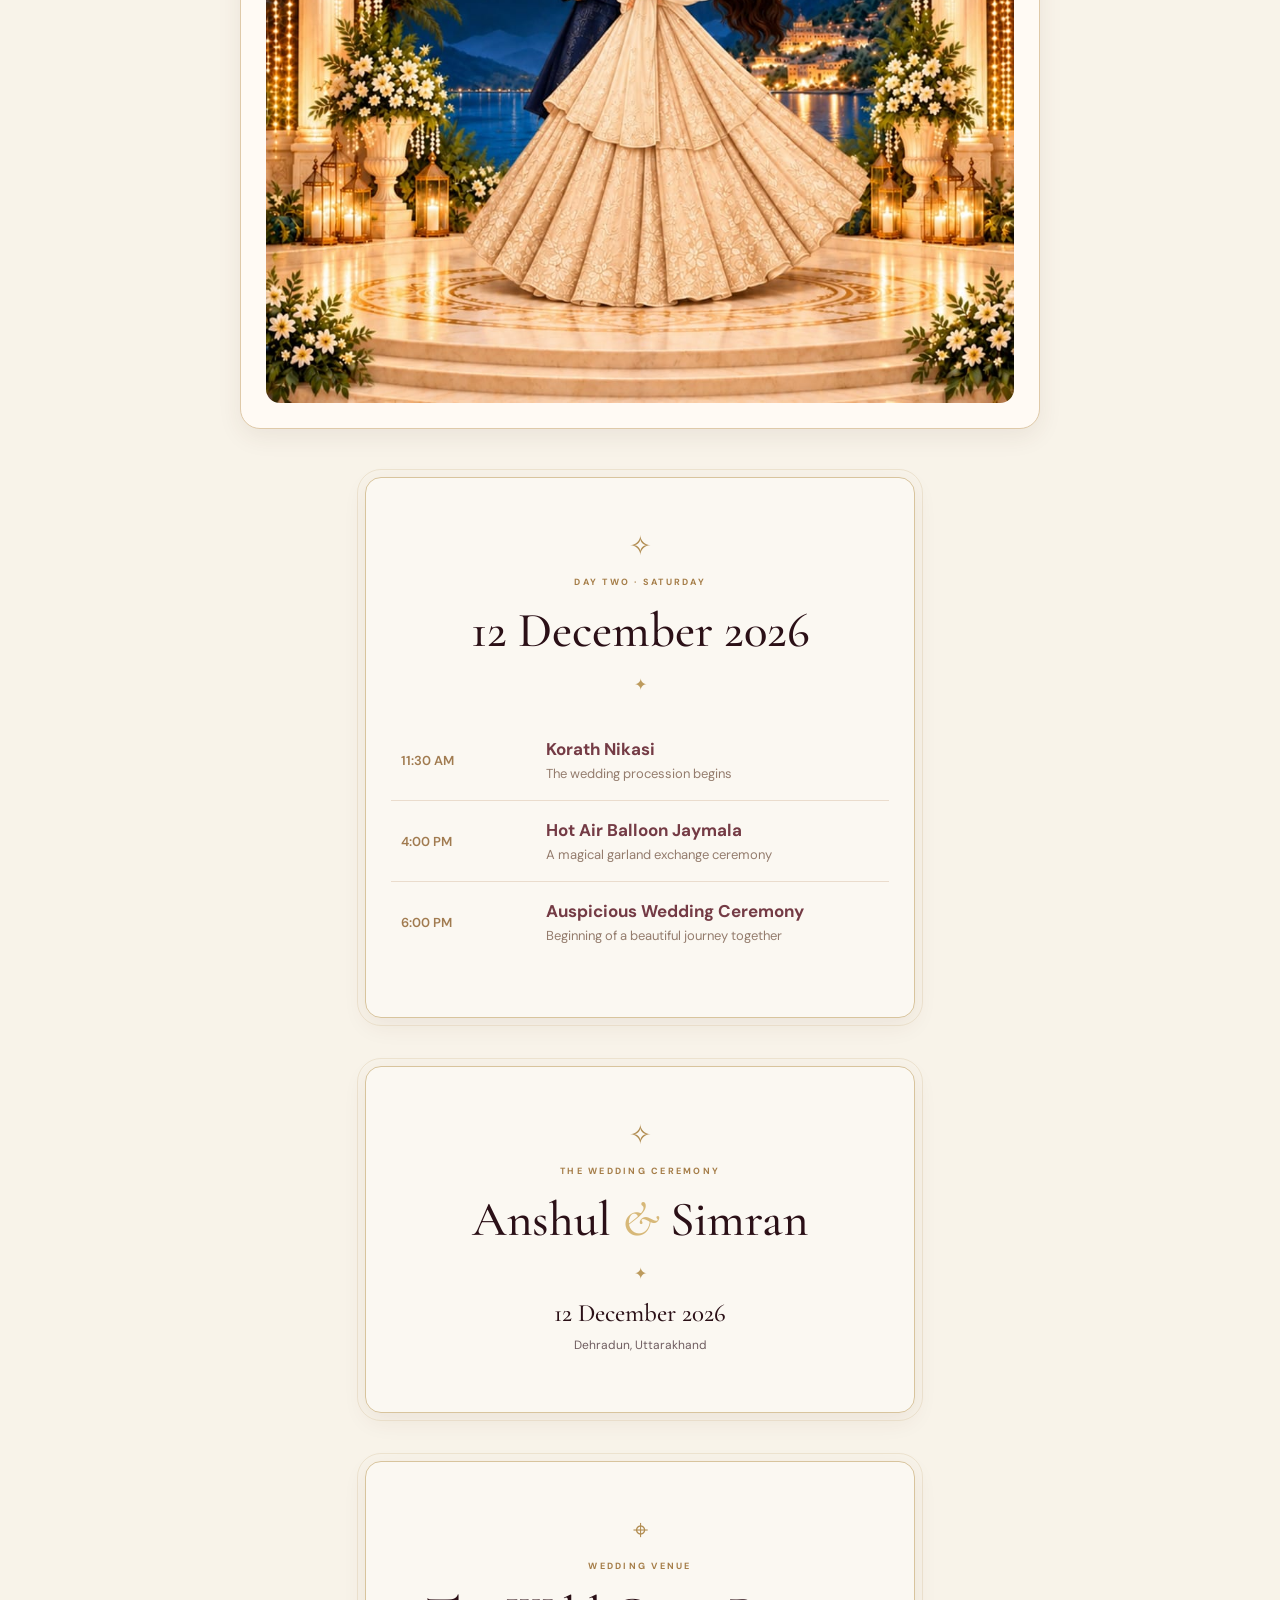
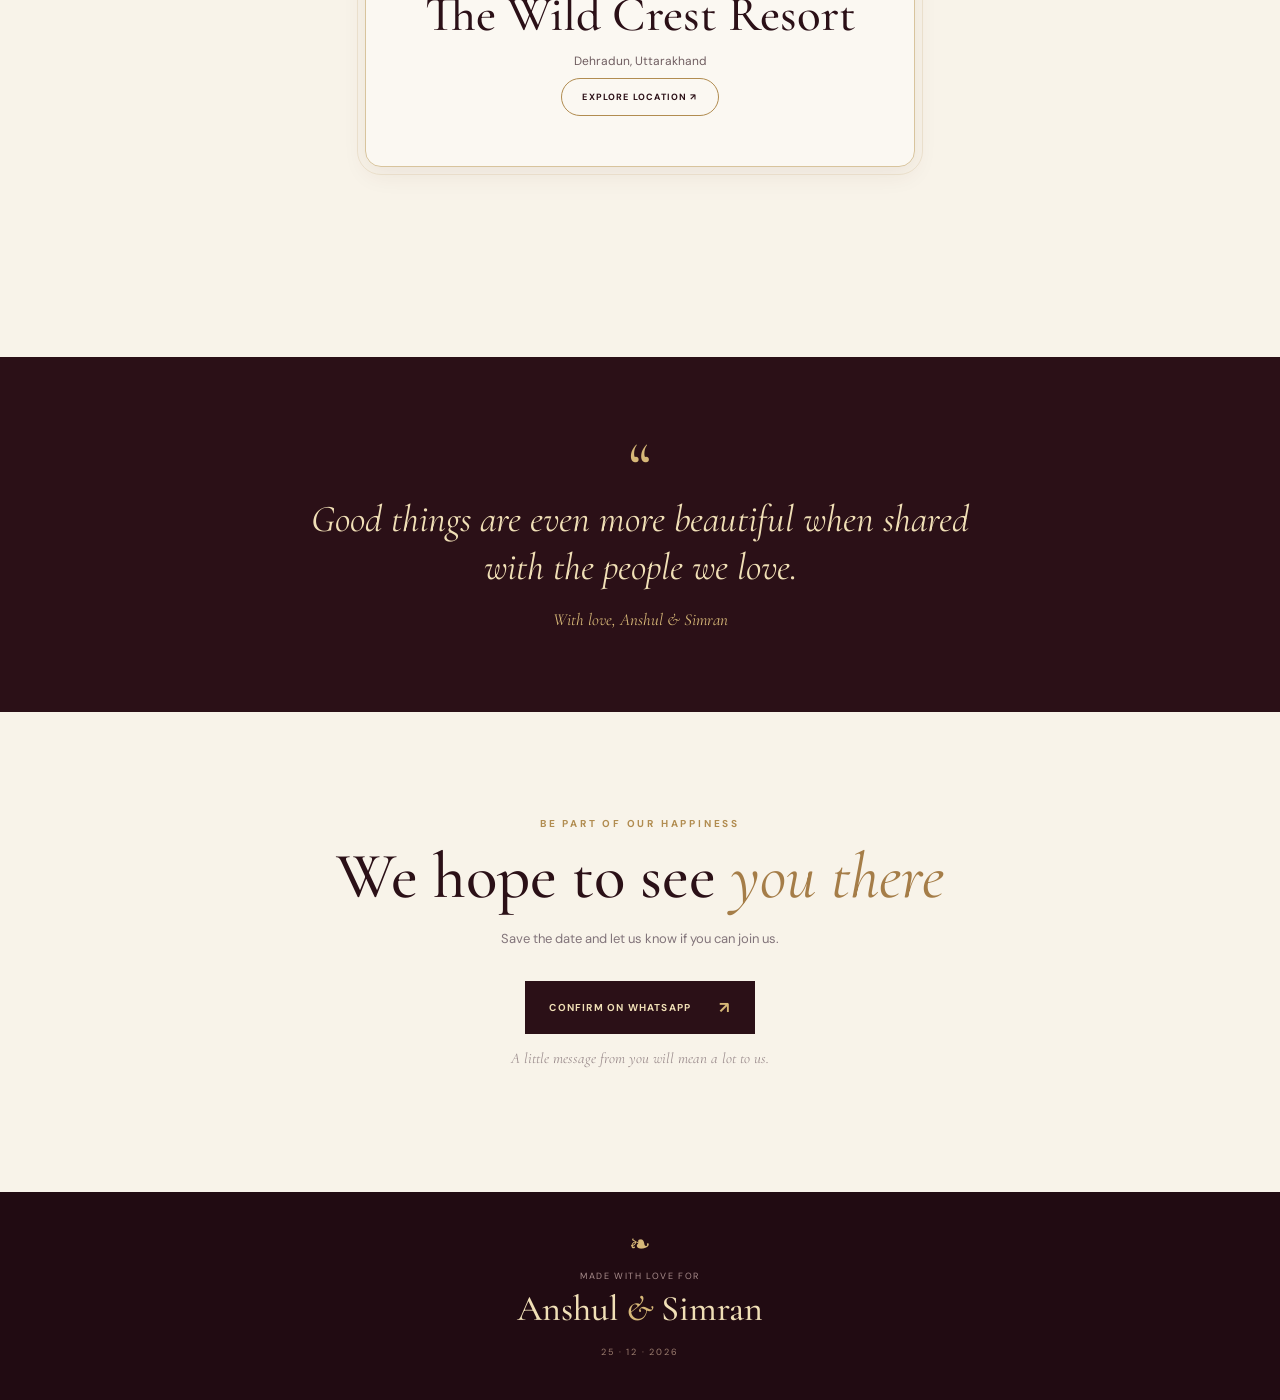
==== commit e56d8a85: "added image ring" ====
--- a/index.html
+++ b/index.html
@@ -93,14 +93,9 @@
 
 <section class="wedding-itinerary">
 
-    <div class="itinerary-heading">
-        <p class="ganesh-mantra">|| Shree Ganeshaya Namah ||</p>
-
-        <p class="mantra">
-            Remover of obstacles and bringer of prosperity,<br>
-            Lord Ganesha, we seek your blessings.<br>
-            Our first invitation is to you; bless us to complete this occasion.
-        </p>
+          <div class="day-event">
+            <img src="image/byaah.jpeg" alt="Byaah Ceremony">
+        </div>
 
         <div class="event-divider">✦</div>
         <h2>Wedding Celebrations</h2>
@@ -130,7 +125,7 @@
         </div>
 
         <div class="day-event">
-            <img src="image/sangeet.jpeg" alt="Ring Ceremony and Ladies Sangeet">
+            <img src="image/22.jpeg" alt="Ring Ceremony and Ladies Sangeet">
         </div>
 
     </div>
--- a/style.css
+++ b/style.css
@@ -168,7 +168,7 @@
 
 /* Common Day One Card */
 .day-one-main-card {
-    max-width: 750px;
+    max-width: 800px;
     margin: 30px auto;
     padding: 25px;
     background: #fffaf4;
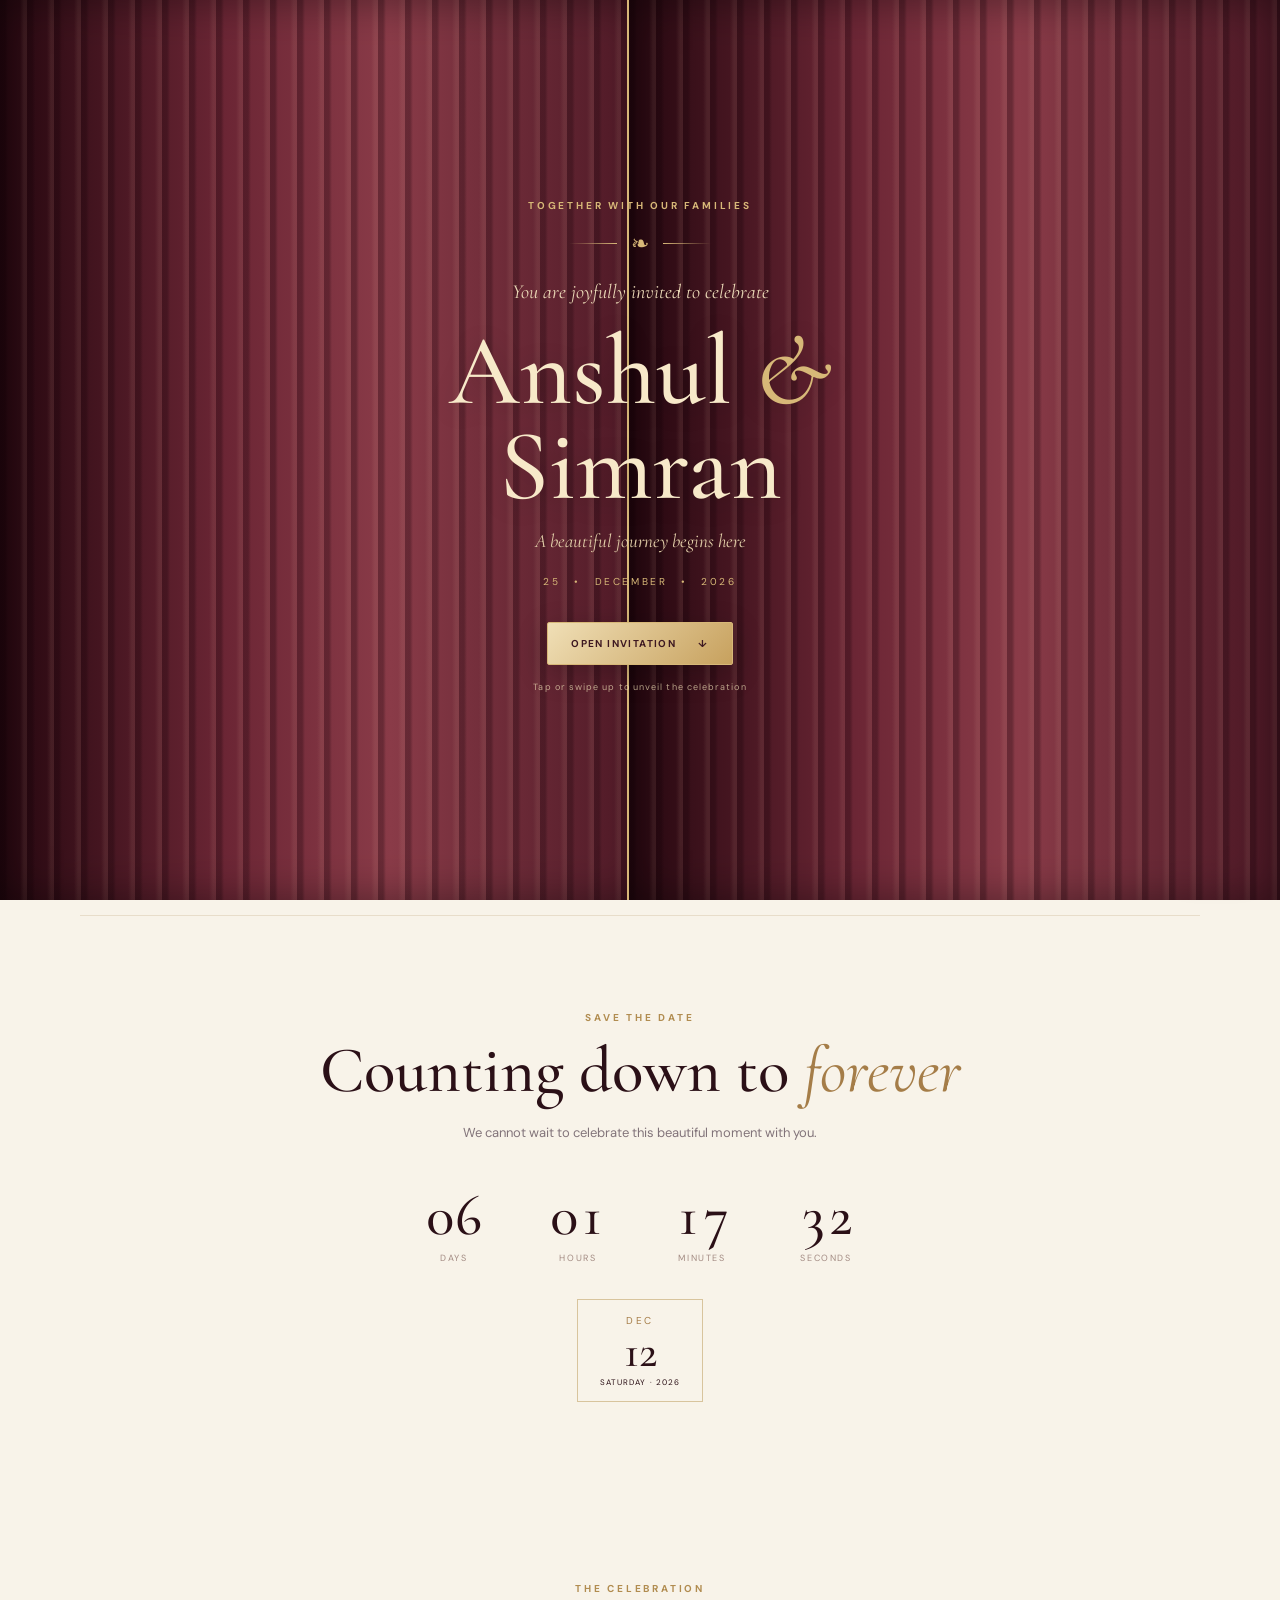
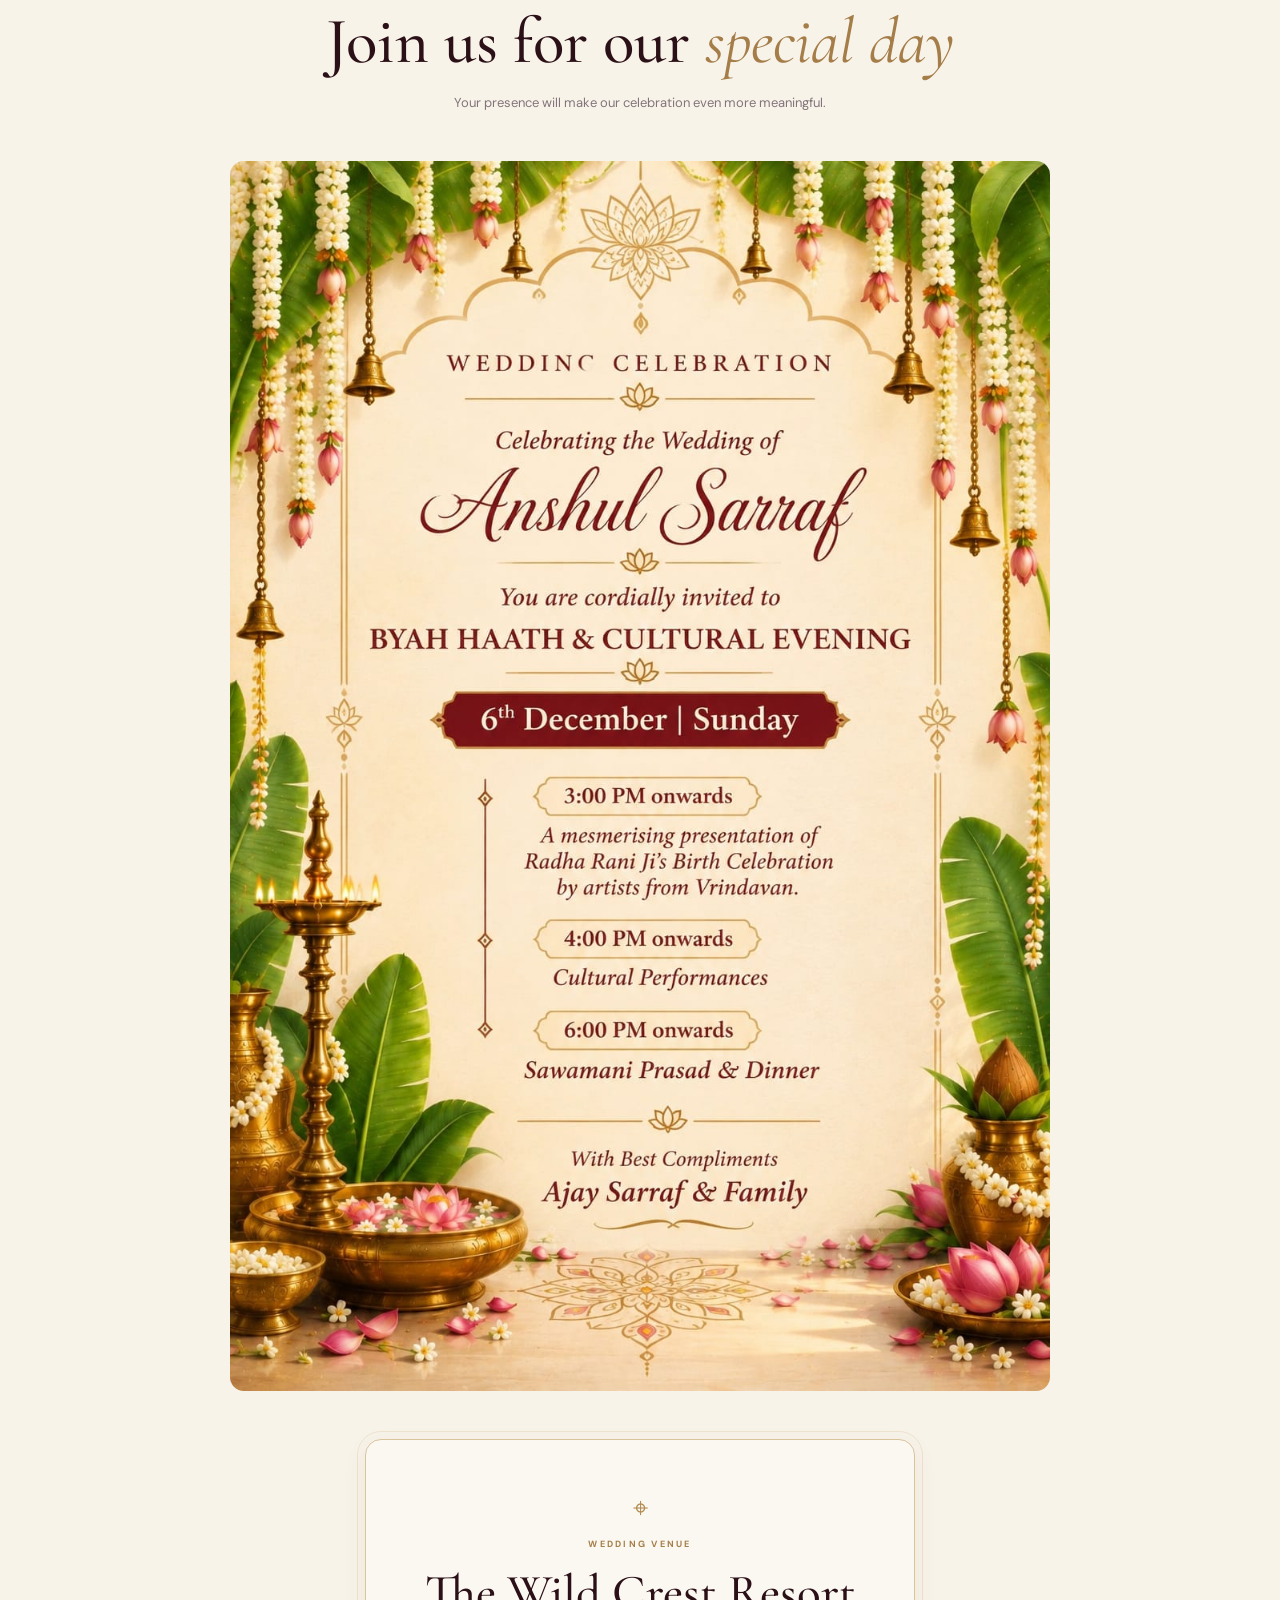
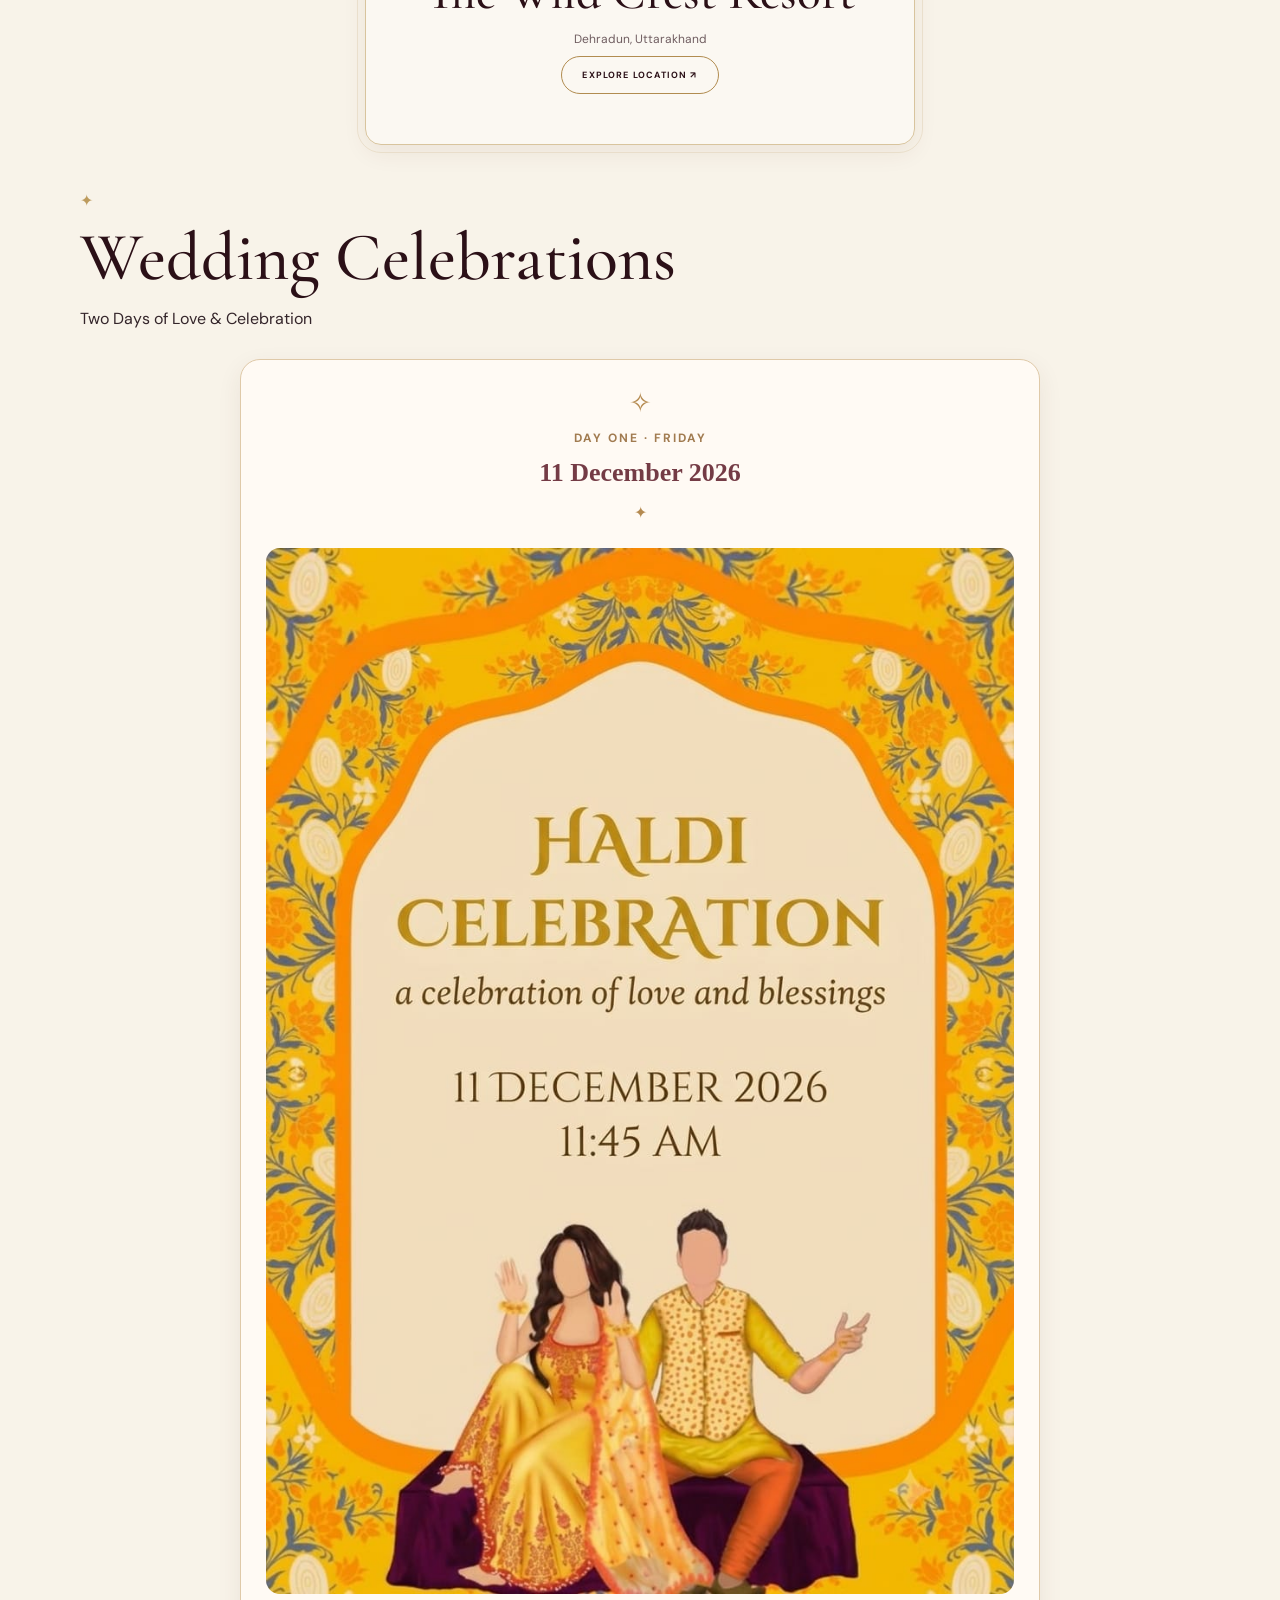
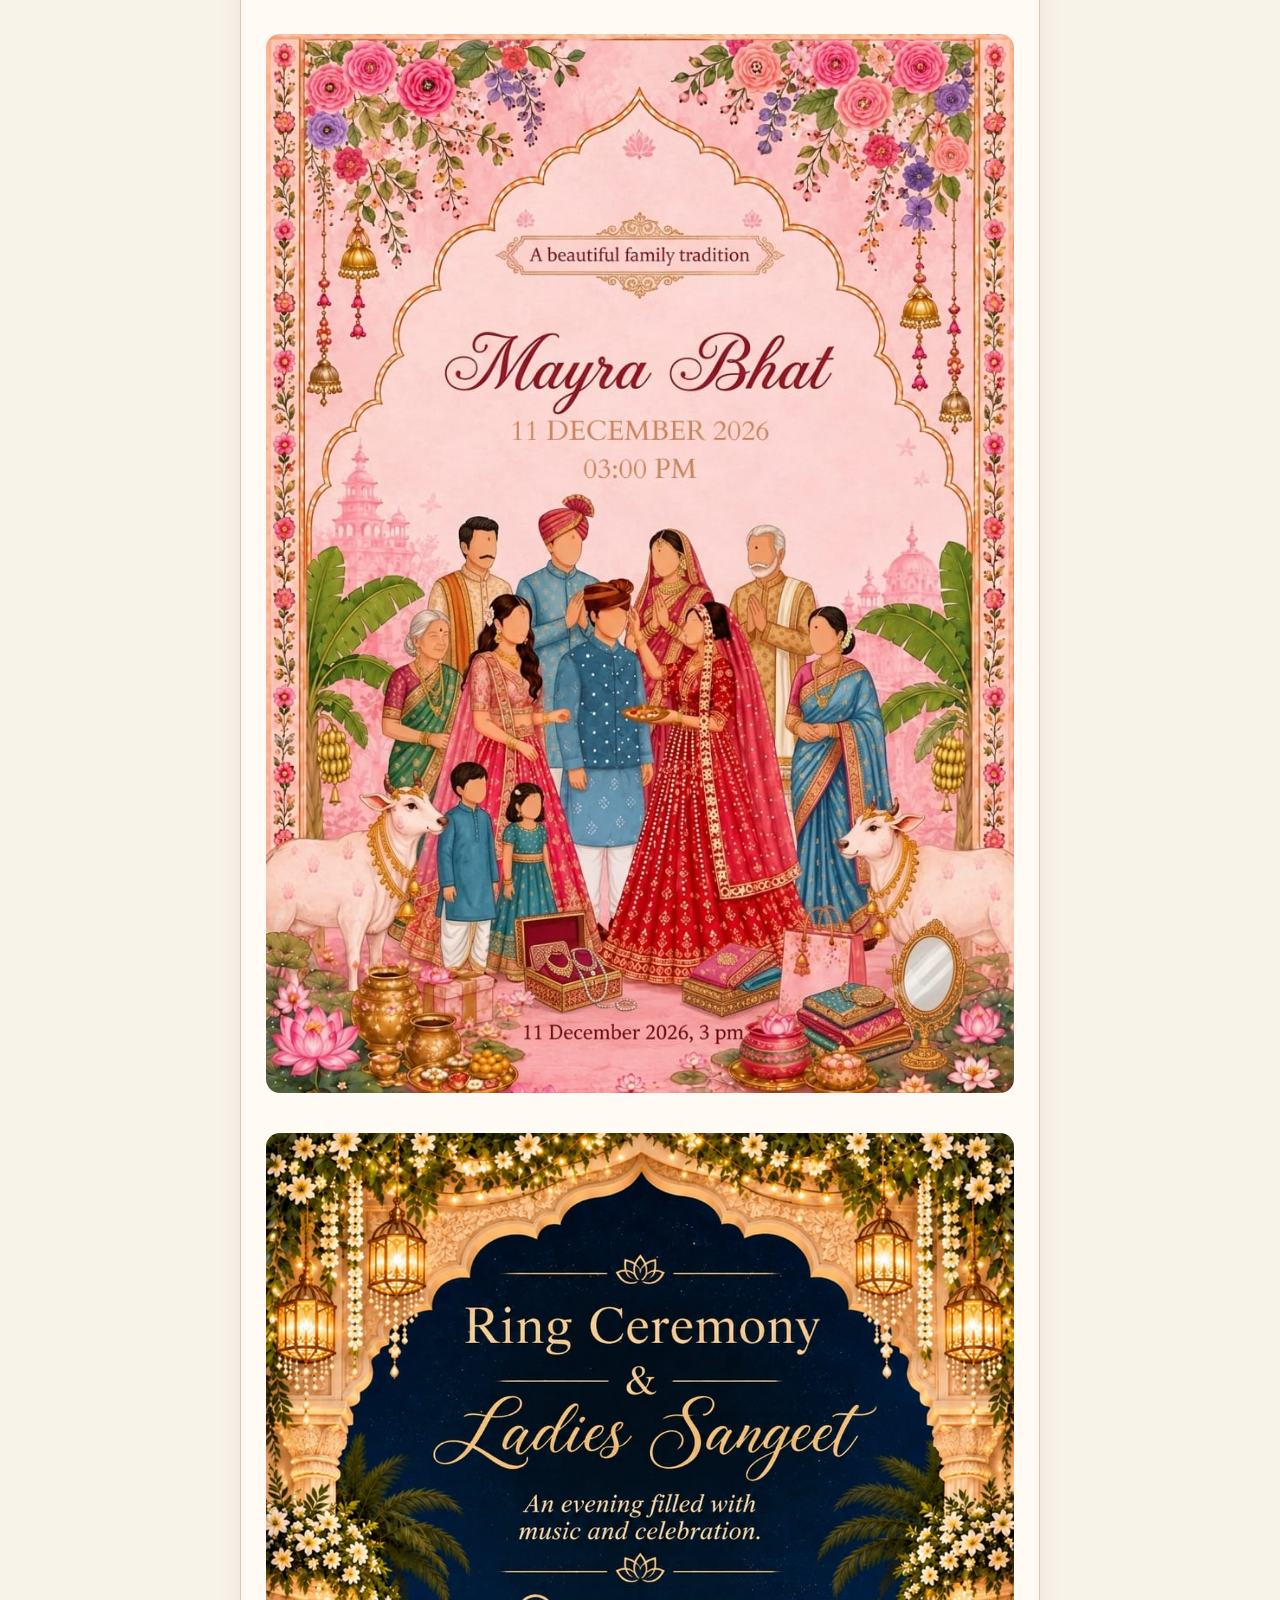
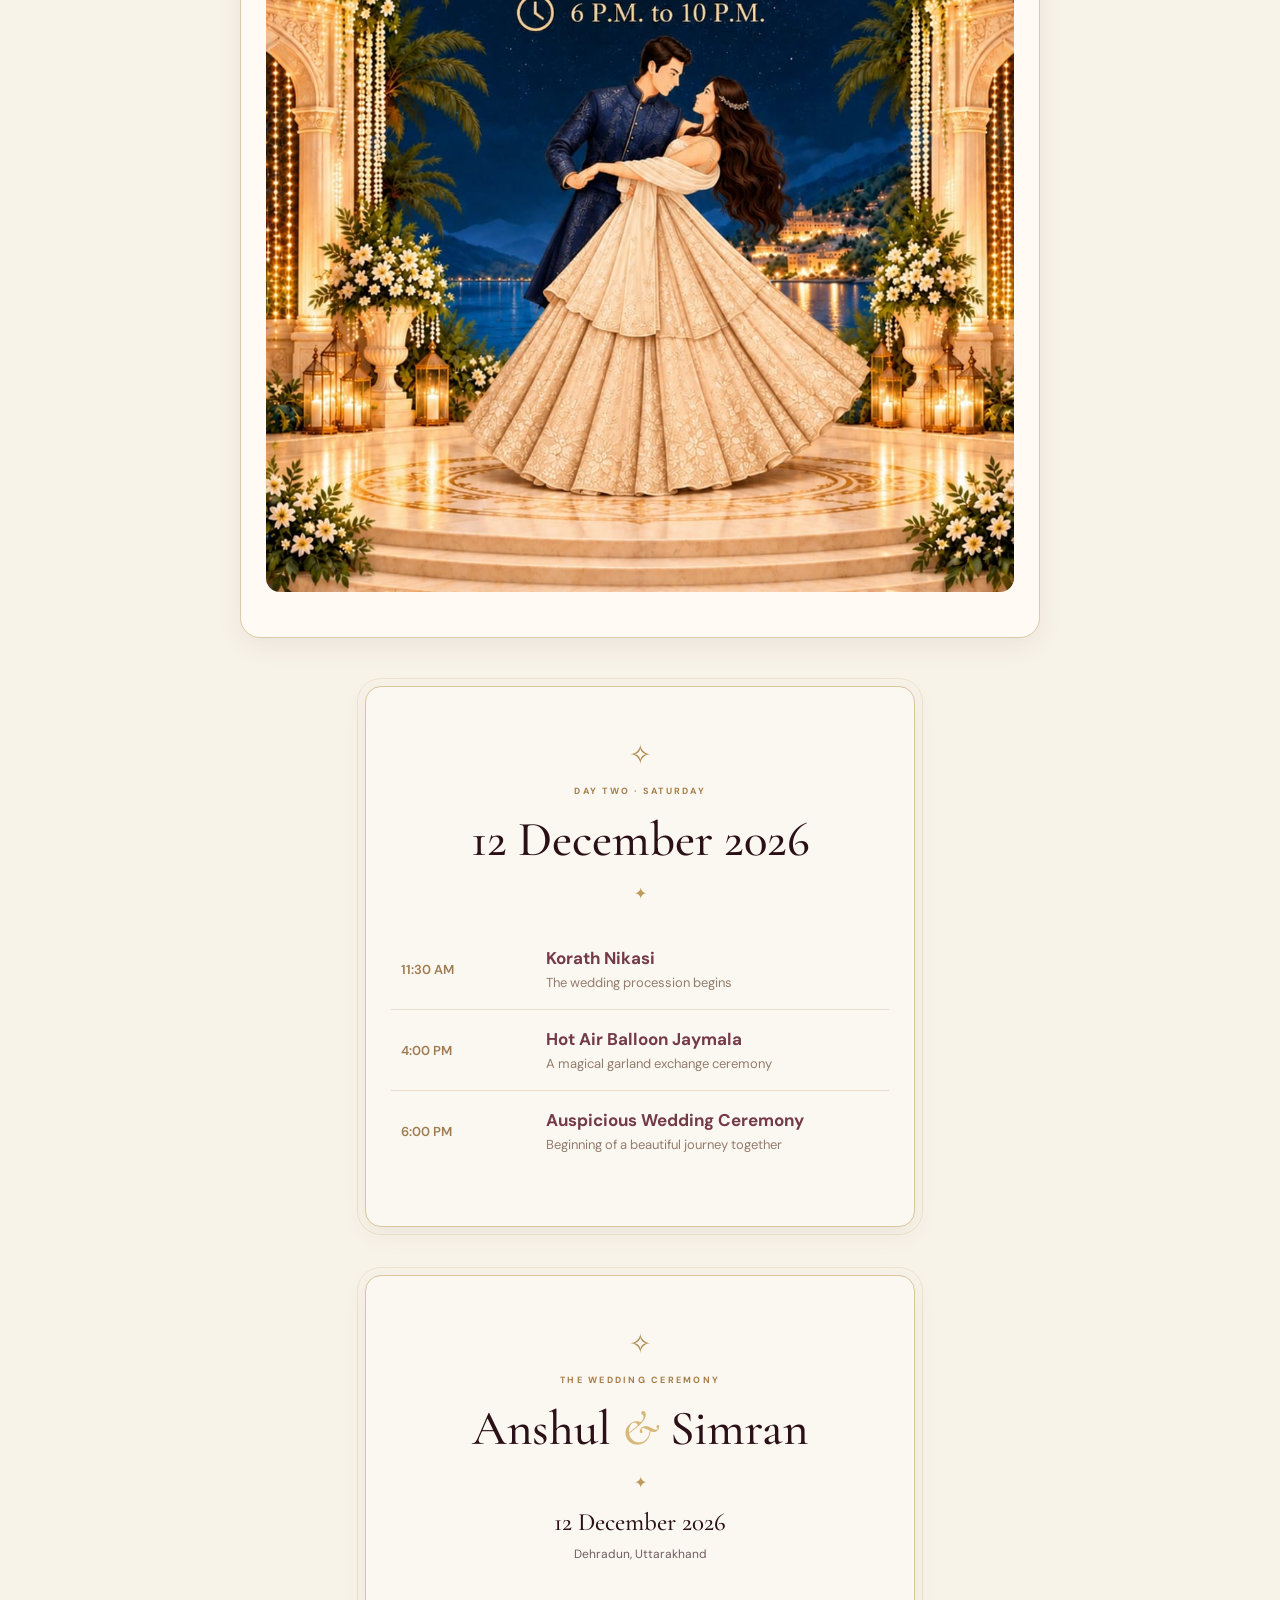
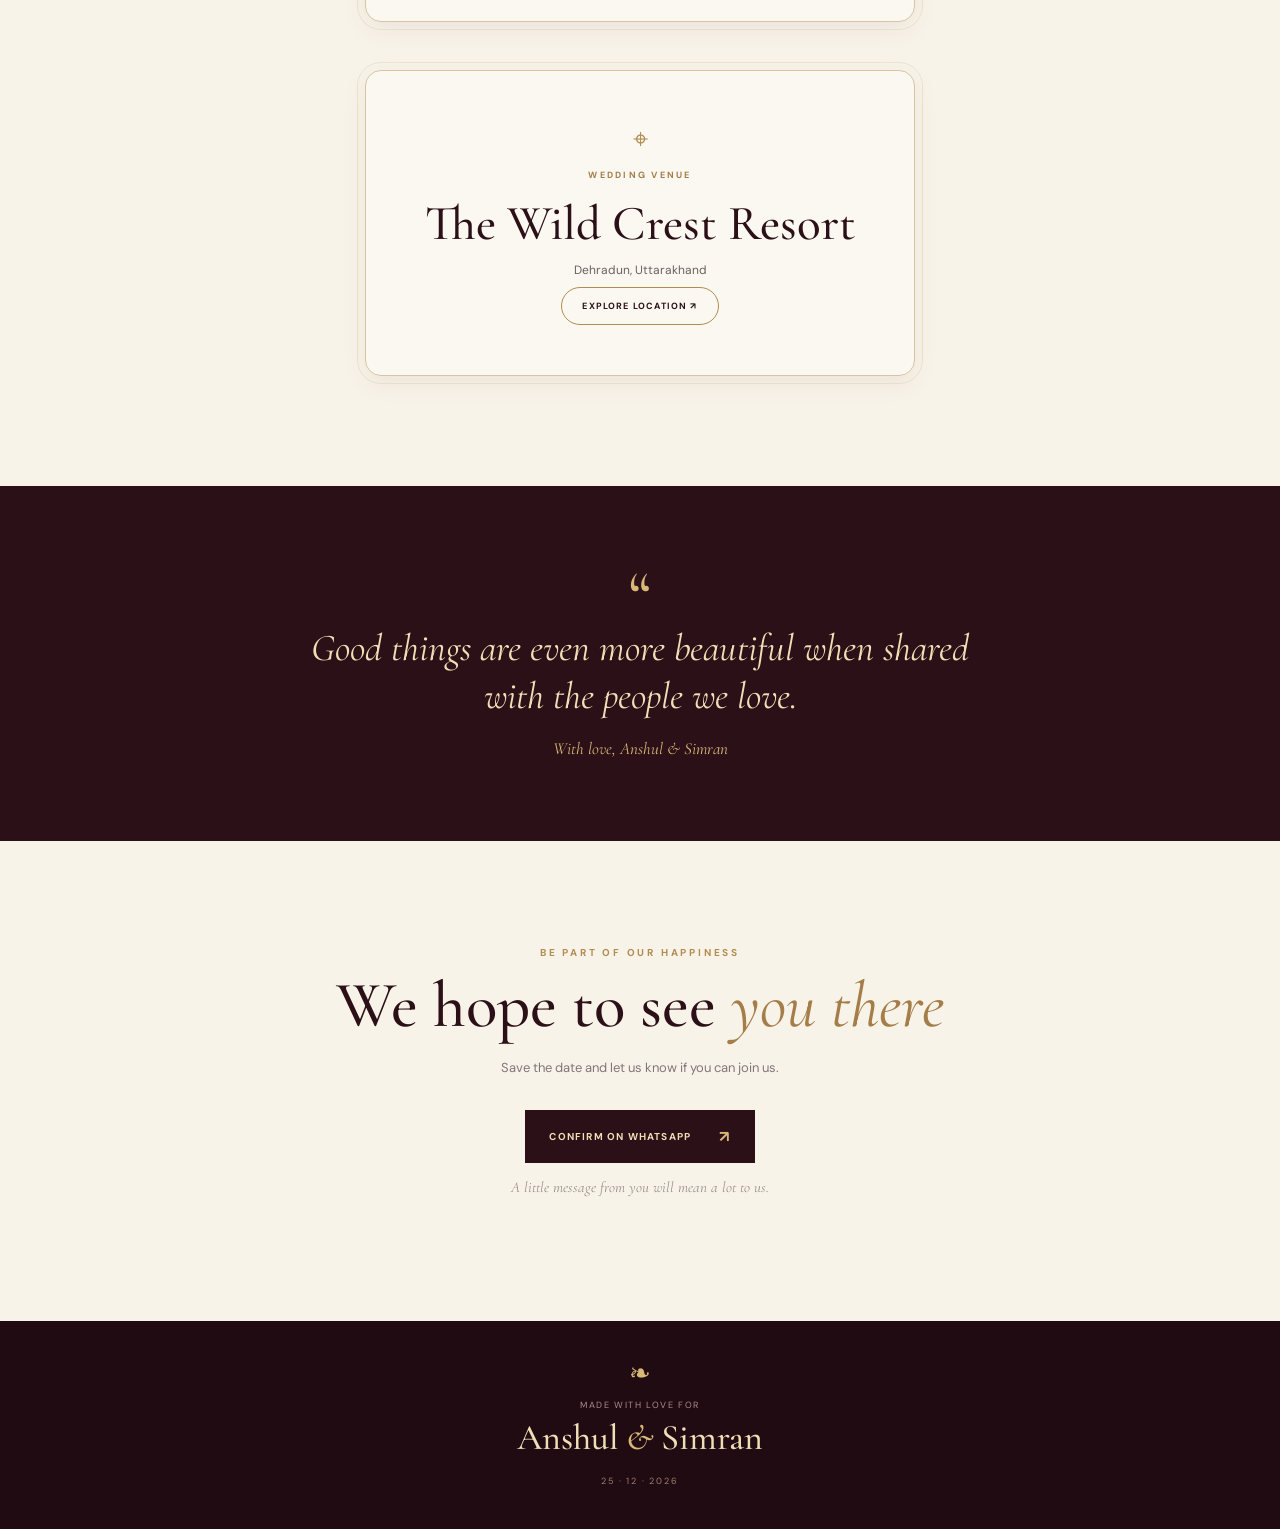
==== commit 4fb5c37f: "added bhaby" ====
--- a/index.html
+++ b/index.html
@@ -93,14 +93,36 @@
 
 <section class="wedding-itinerary">
 
-          <div class="day-event">
-            <img src="image/byaah.jpeg" alt="Byaah Ceremony">
-        </div>
+    <!-- Byaah Image -->
+    <div class="day-event">
+        <img src="image/byaah.jpeg" alt="Byaah Ceremony">
+    </div>
+
+    <!-- Venue Card -->
+    <div class="event-card venue-card">
+
+        <div class="event-icon">⌖</div>
+        <p class="event-label">Wedding Venue</p>
+        <h3>The Wild Crest Resort</h3>
+        <p class="event-location">Dehradun, Uttarakhand</p>
+
+        <a
+            class="outline-button"
+            href="https://www.google.com/maps/search/?api=1&query=The%20Wild%20Crest%20Resort"
+            target="_blank"
+            rel="noopener">
+            Explore Location ↗
+        </a>
+
+    </div>
+
+</section>
 
         <div class="event-divider">✦</div>
         <h2>Wedding Celebrations</h2>
         <p class="itinerary-subtitle">Two Days of Love & Celebration</p>
     </div>
+
 
     
 
--- a/style.css
+++ b/style.css
@@ -26,44 +26,42 @@
 h2 em { color: #a57d48; font-weight: 400; }
 .section-intro { max-width: 520px; margin: 18px auto 0; color: var(--muted); font-size: 13px; line-height: 1.9; }
 
-/* Wedding itinerary */
+/* Wedding Itinerary */
 .wedding-itinerary {
     width: 100%;
     max-width: 850px;
-    margin: 60px auto;
-    padding: 20px;
+    margin: 30px auto;
+    padding: 15px;
     box-sizing: border-box;
 }
 
-.itinerary-heading {
-    text-align: center;
-    margin-bottom: 35px;
-}
-
-.ganesh-mantra {
-    color: #b58a50;
-    font-size: 20px;
-    font-weight: 600;
-    margin-bottom: 15px;
-}
-
-.mantra {
-    color: #6f5145;
-    font-size: 15px;
-    line-height: 1.9;
-}
-
-.itinerary-heading h2 {
-    color: #743b45;
-    font-family: Georgia, serif;
-    font-size: 30px;
-    margin: 12px 0;
-}
-
-.itinerary-subtitle {
-    color: #9b8068;
-    letter-spacing: 2px;
-    font-size: 12px;
+/* Full-size Images */
+.day-event {
+    width: 100%;
+    margin: 0 auto 20px;
+    overflow: hidden;
+    border-radius: 14px;
+}
+
+.day-event img {
+    display: block;
+    width: 100%;
+    height: auto;
+    max-width: 100%;
+    object-fit: contain;
+}
+
+/* Mobile Responsive */
+@media (max-width: 600px) {
+    .wedding-itinerary {
+        margin: 15px auto;
+        padding: 10px;
+    }
+
+    .day-event {
+        margin-bottom: 15px;
+        border-radius: 10px;
+    }
 }
 
 /* Event cards */
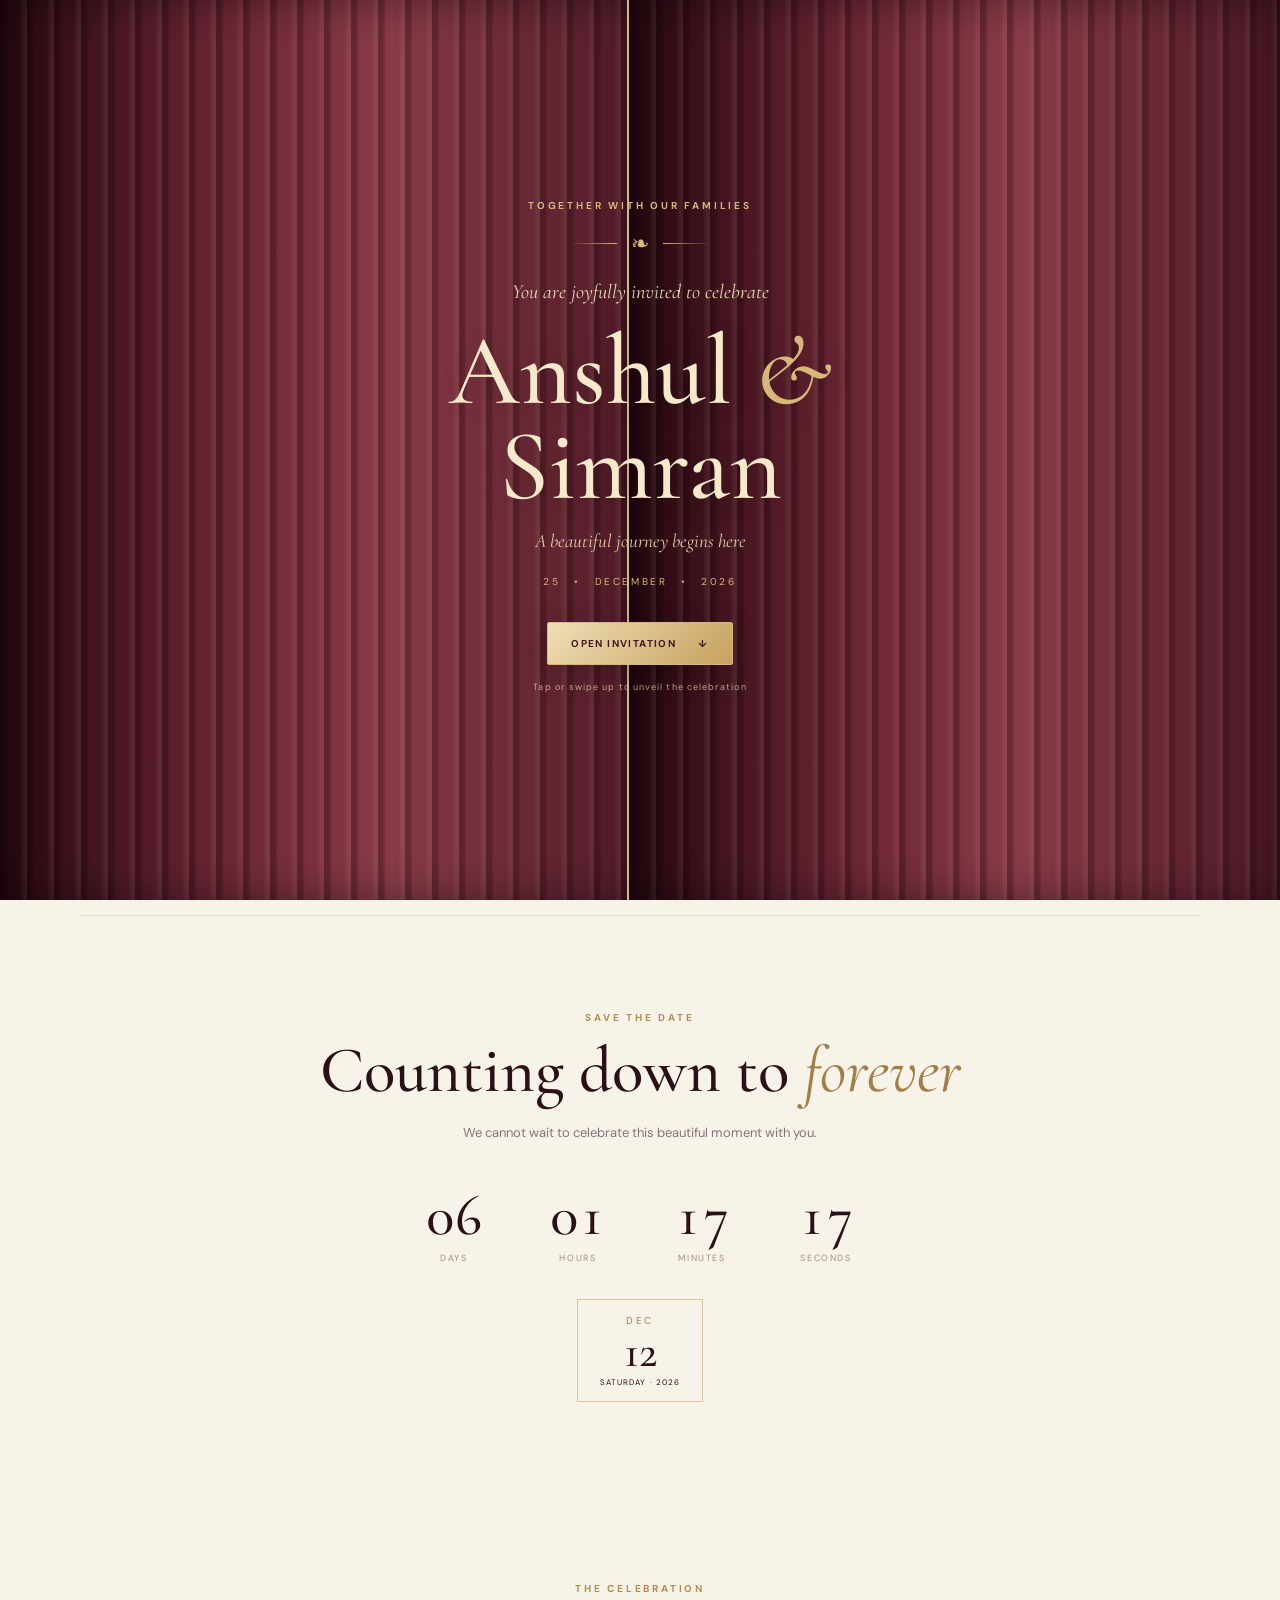
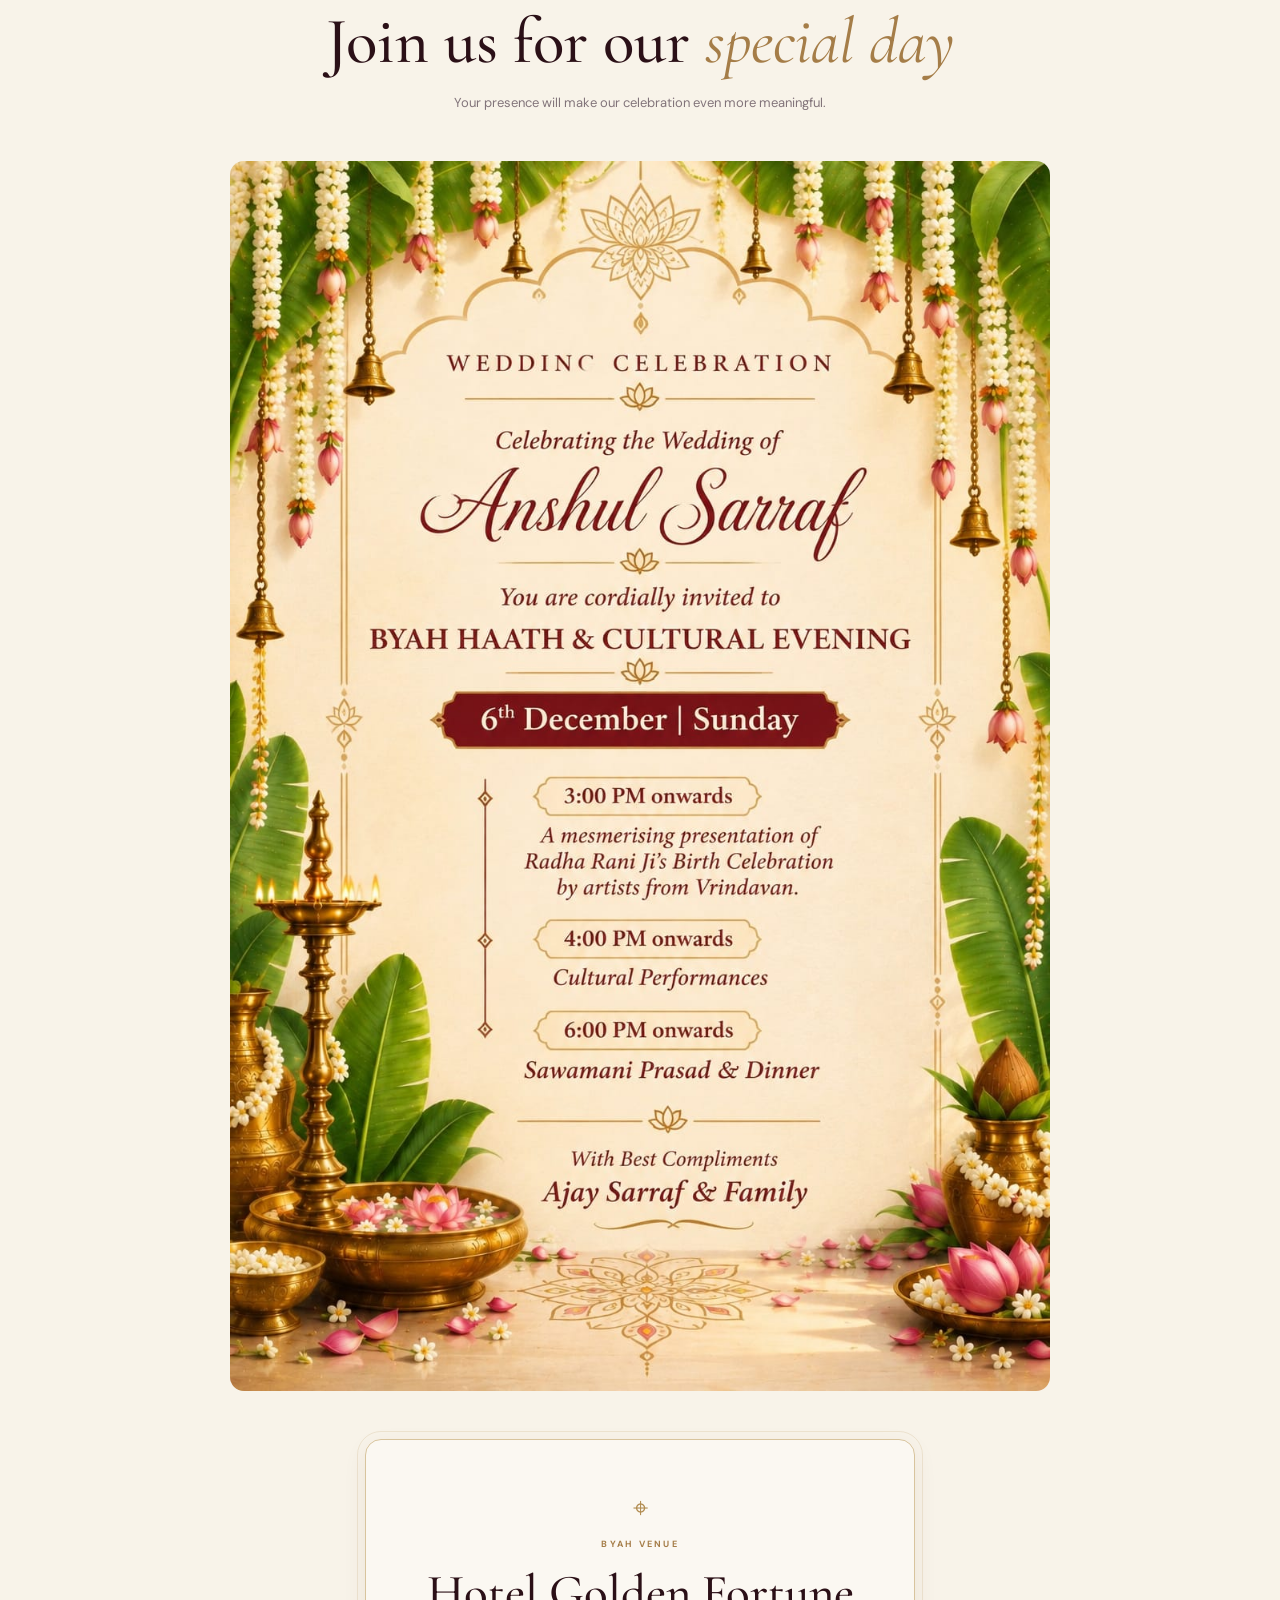
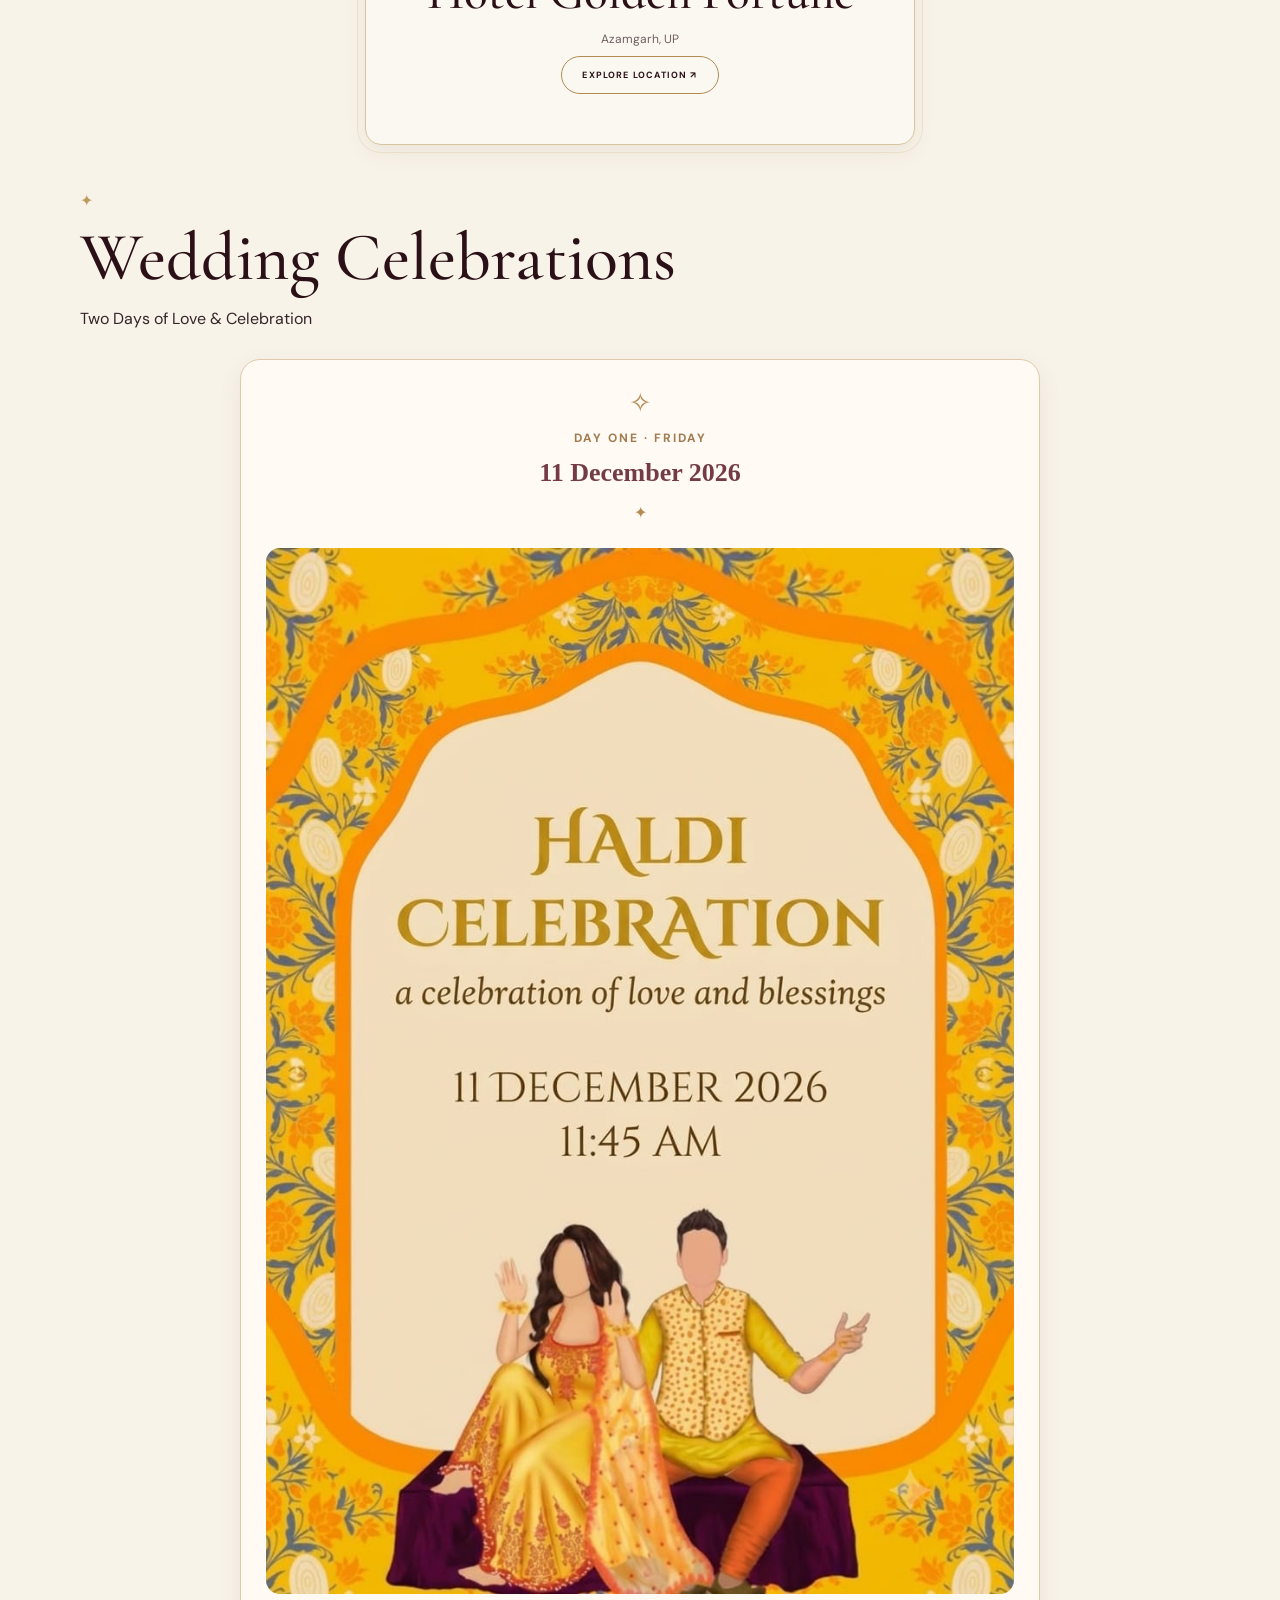
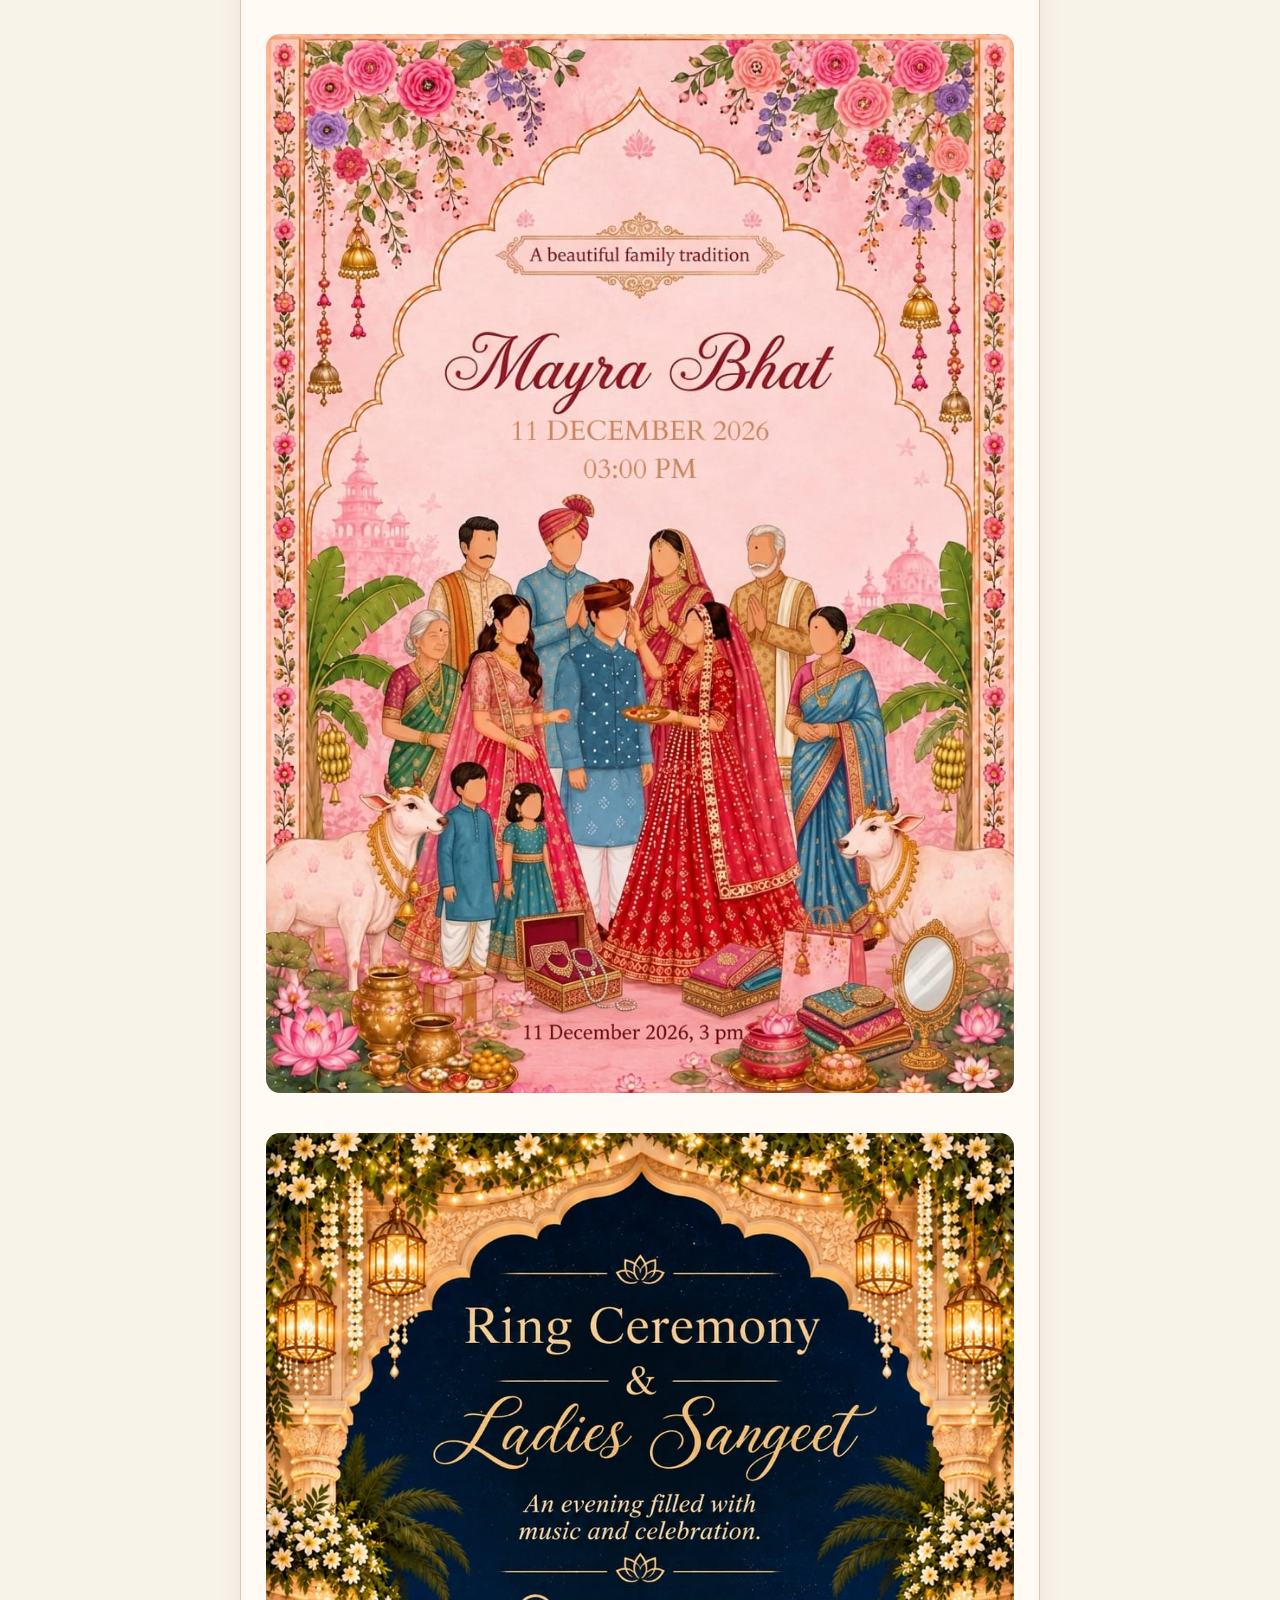
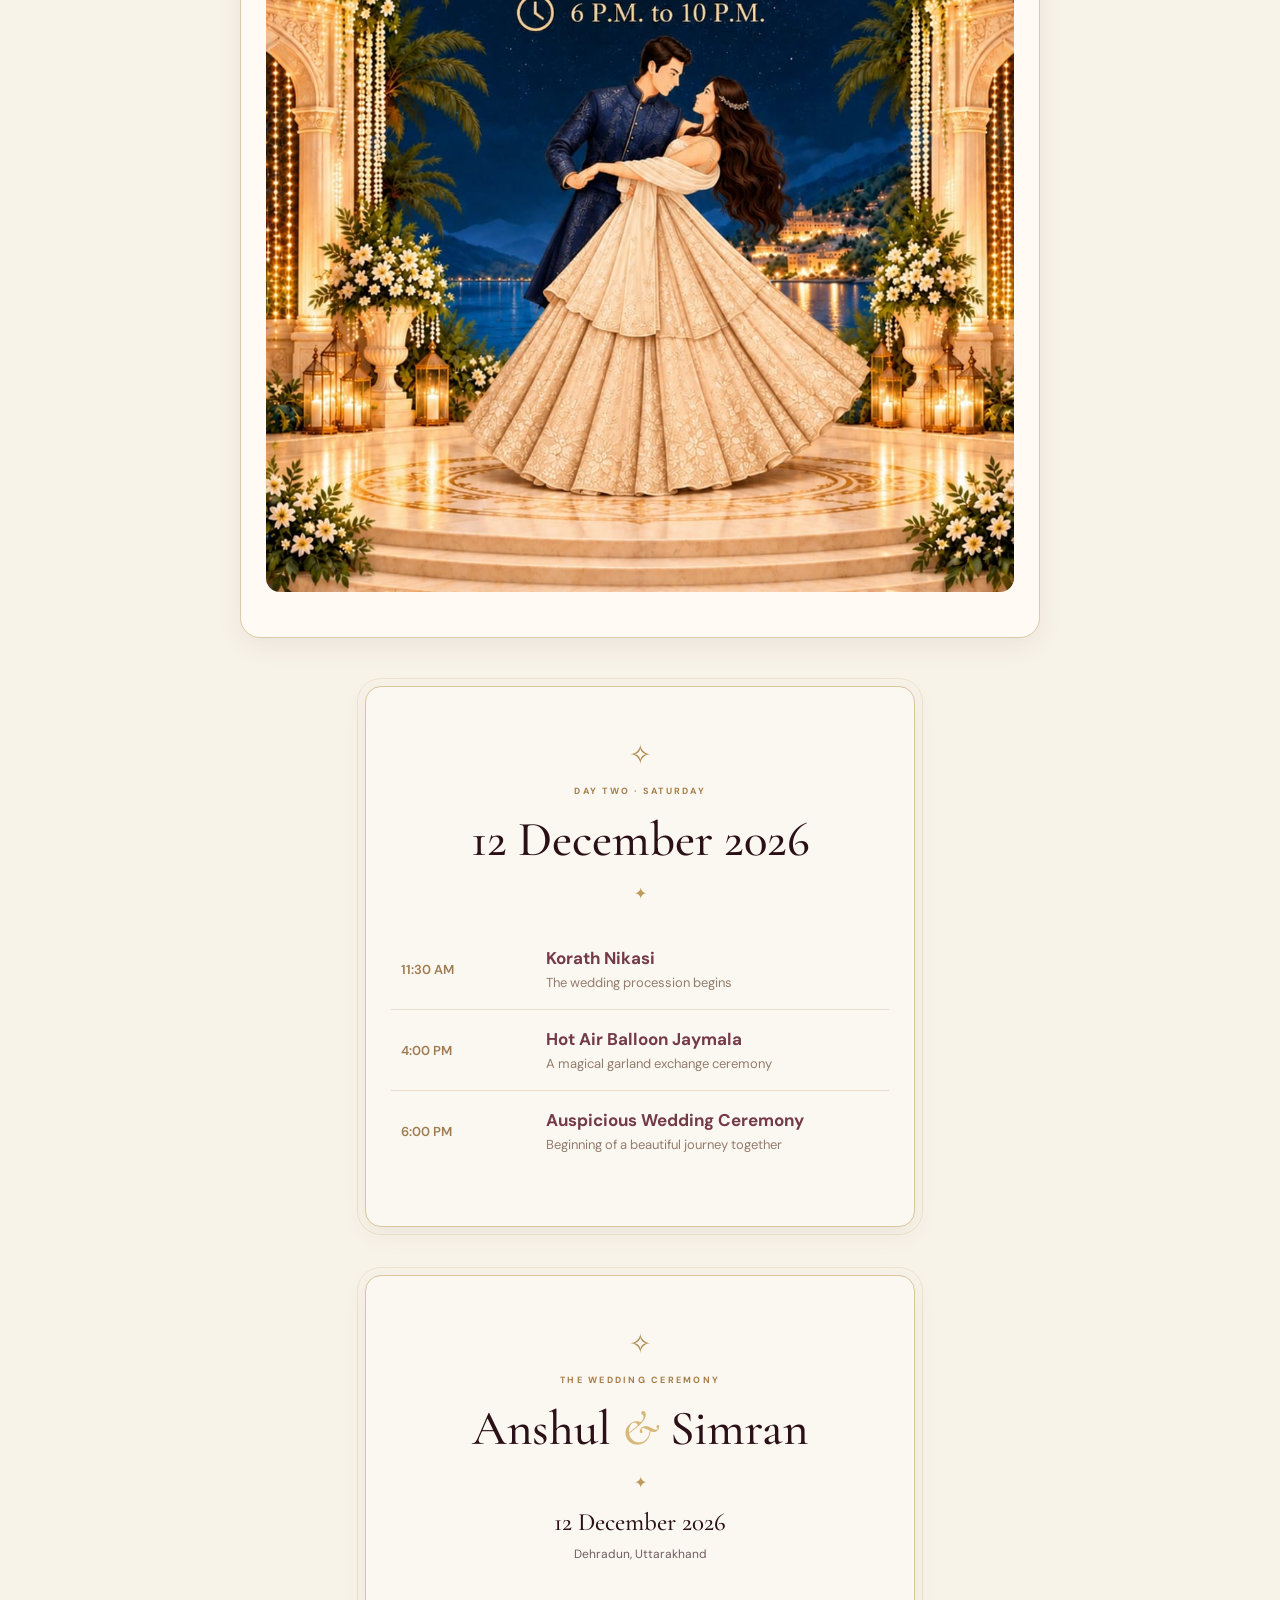
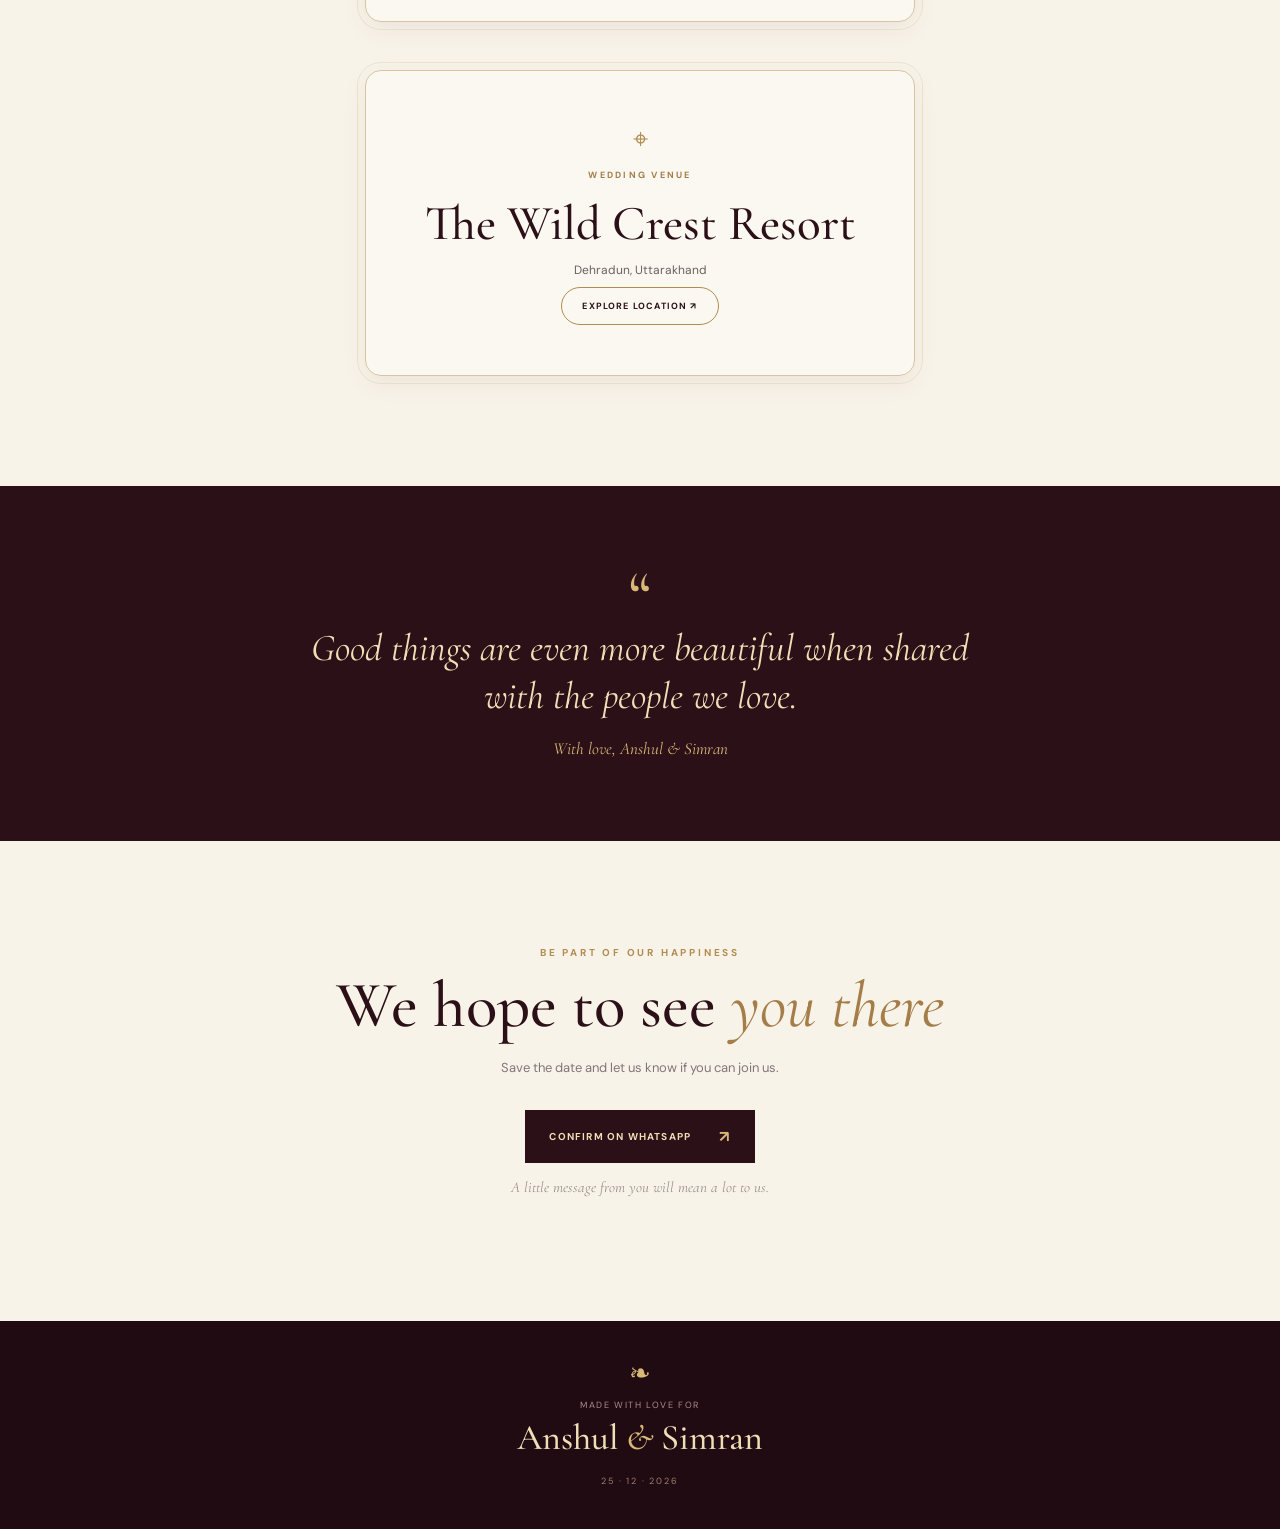
==== commit e419c9d9: "added loc" ====
--- a/index.html
+++ b/index.html
@@ -102,13 +102,13 @@
     <div class="event-card venue-card">
 
         <div class="event-icon">⌖</div>
-        <p class="event-label">Wedding Venue</p>
-        <h3>The Wild Crest Resort</h3>
-        <p class="event-location">Dehradun, Uttarakhand</p>
+        <p class="event-label">Byah Venue</p>
+        <h3>Hotel Golden Fortune</h3>
+        <p class="event-location">Azamgarh, UP</p>
 
         <a
             class="outline-button"
-            href="https://www.google.com/maps/search/?api=1&query=The%20Wild%20Crest%20Resort"
+            href="https://share.google/KkoN1jgpwg3z9IaY7"
             target="_blank"
             rel="noopener">
             Explore Location ↗
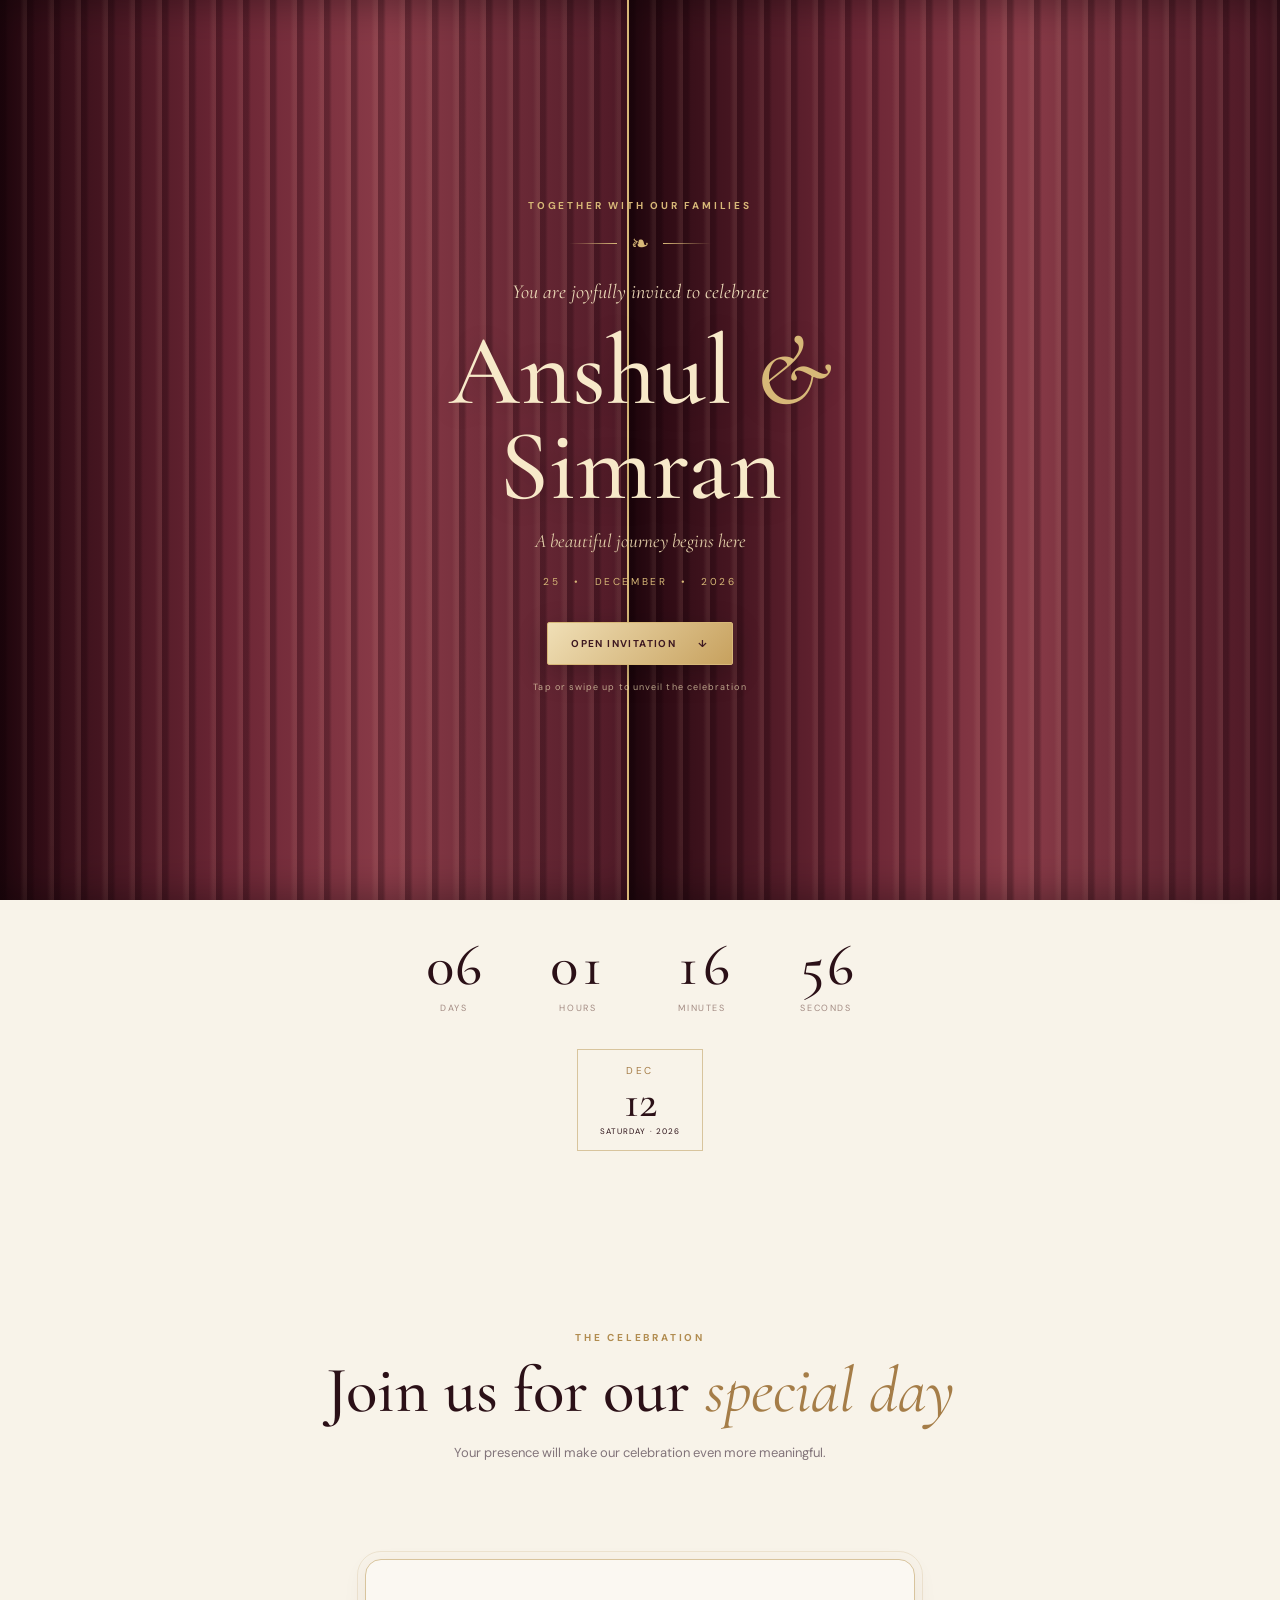
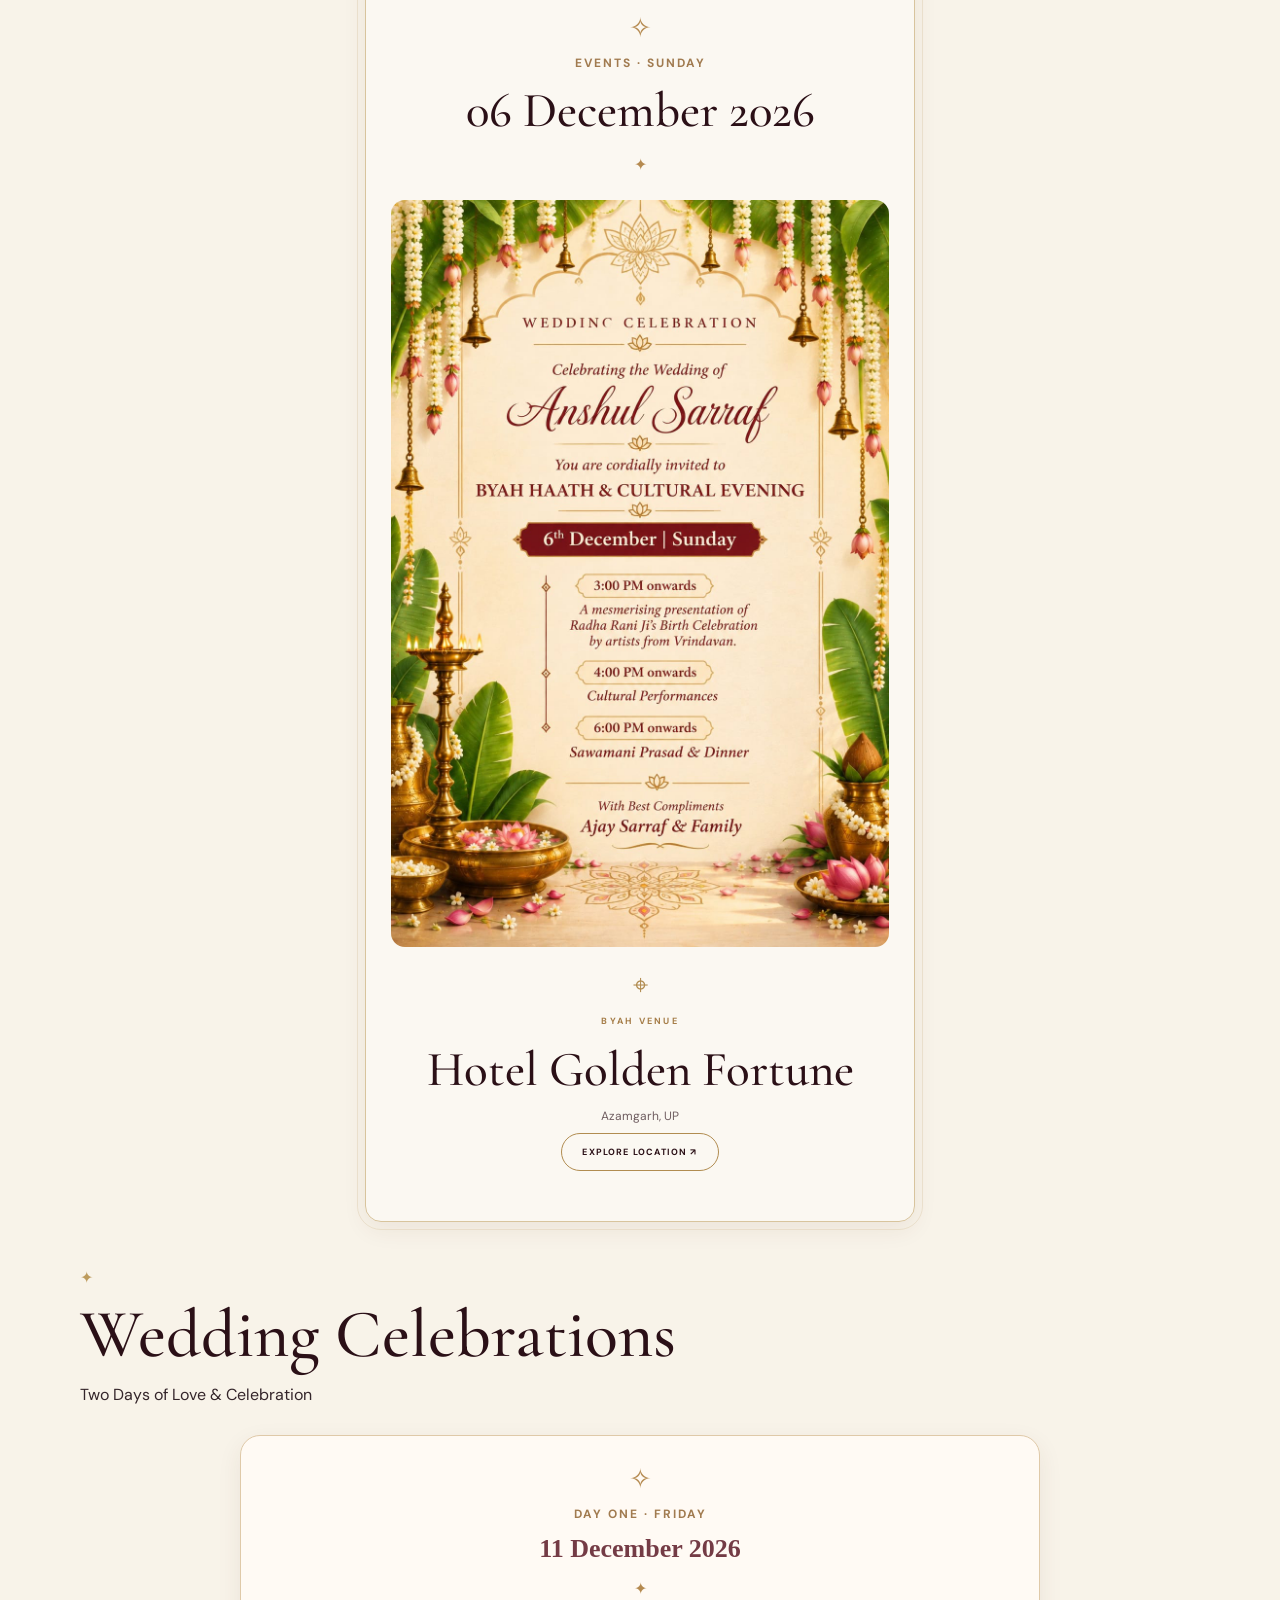
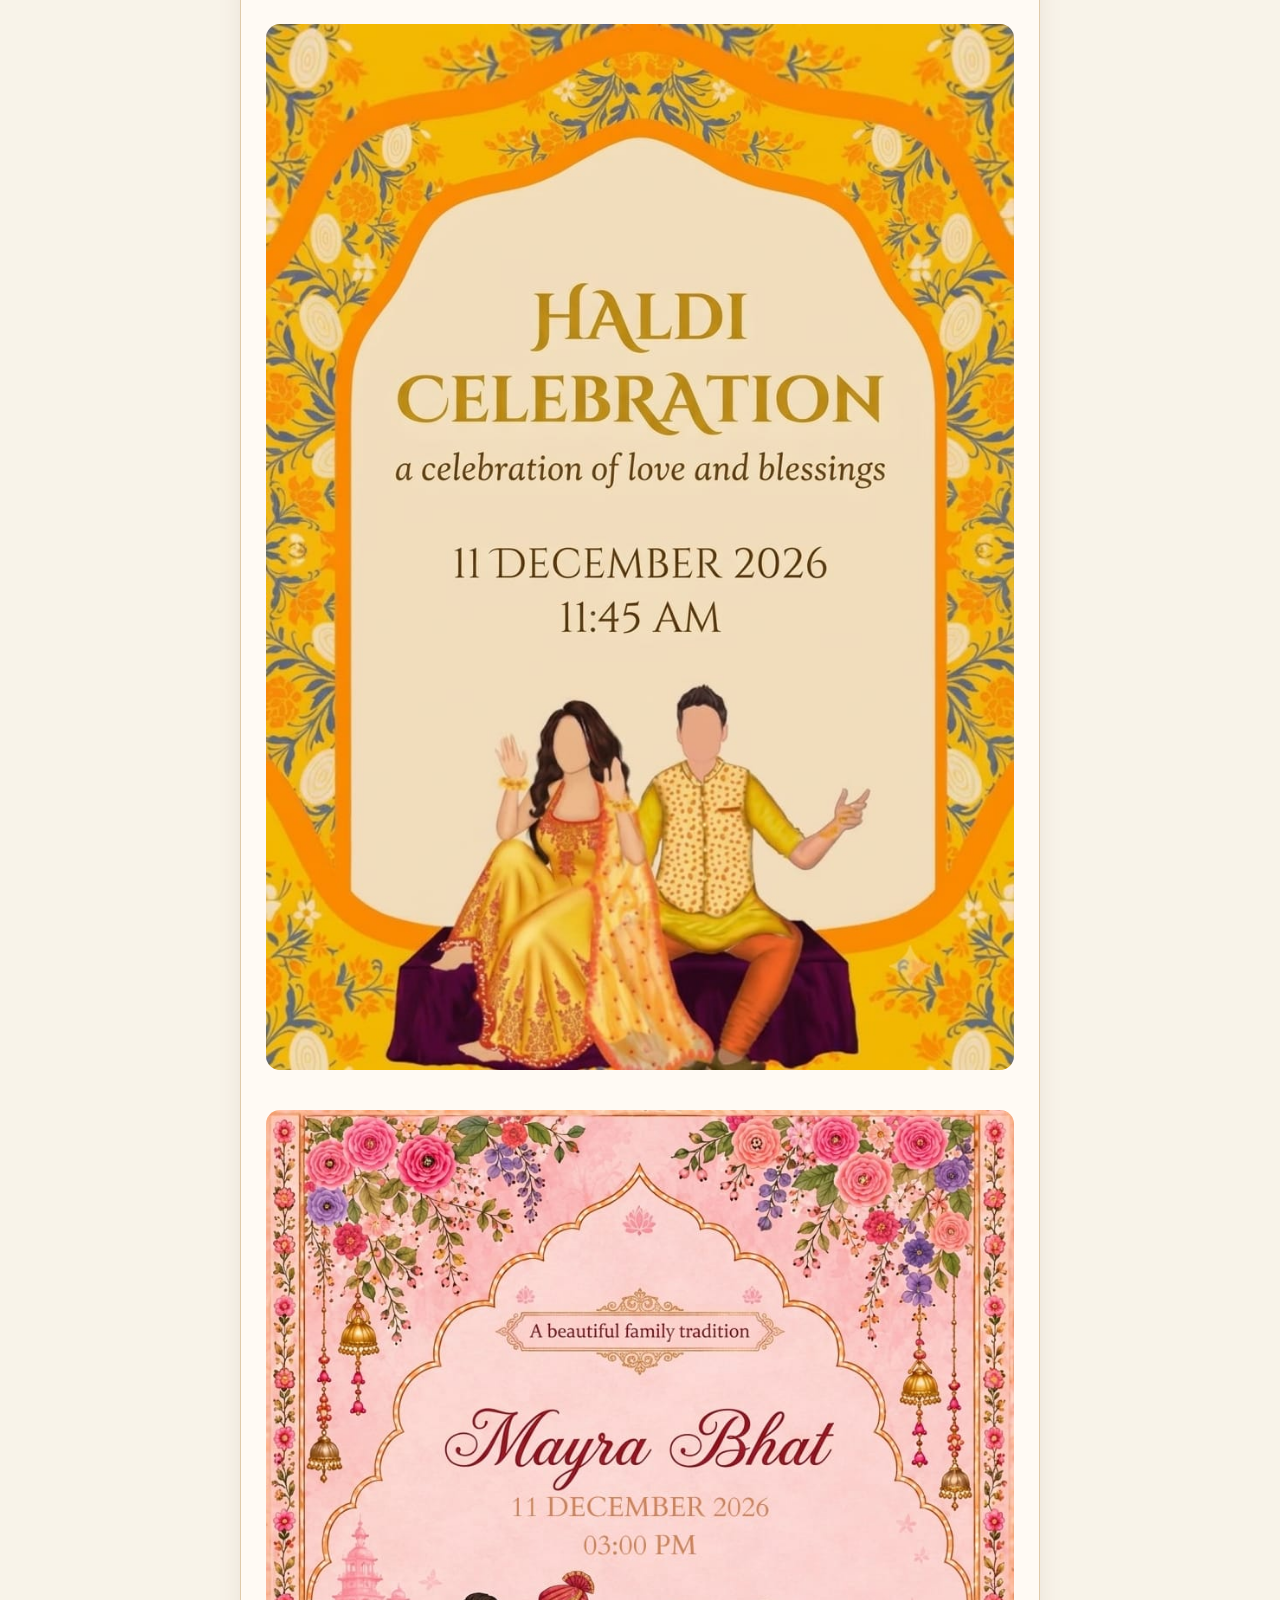
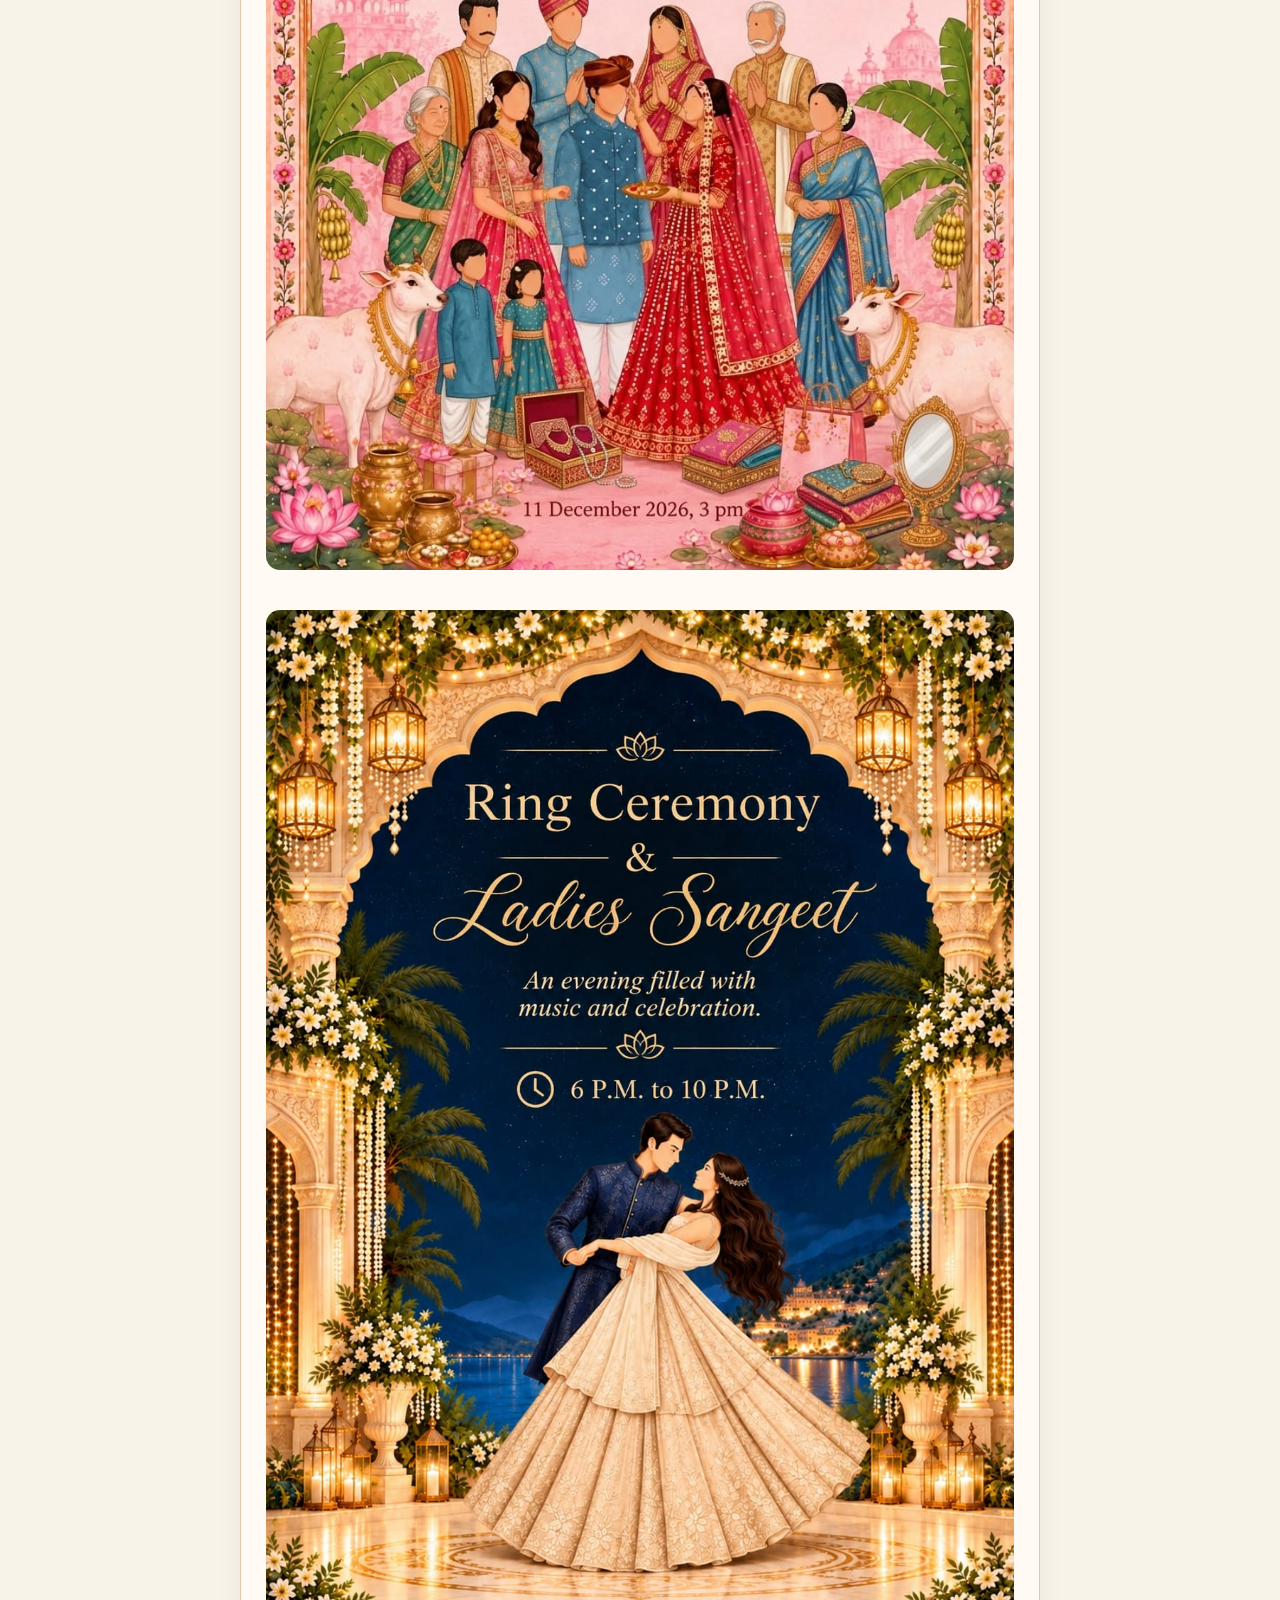
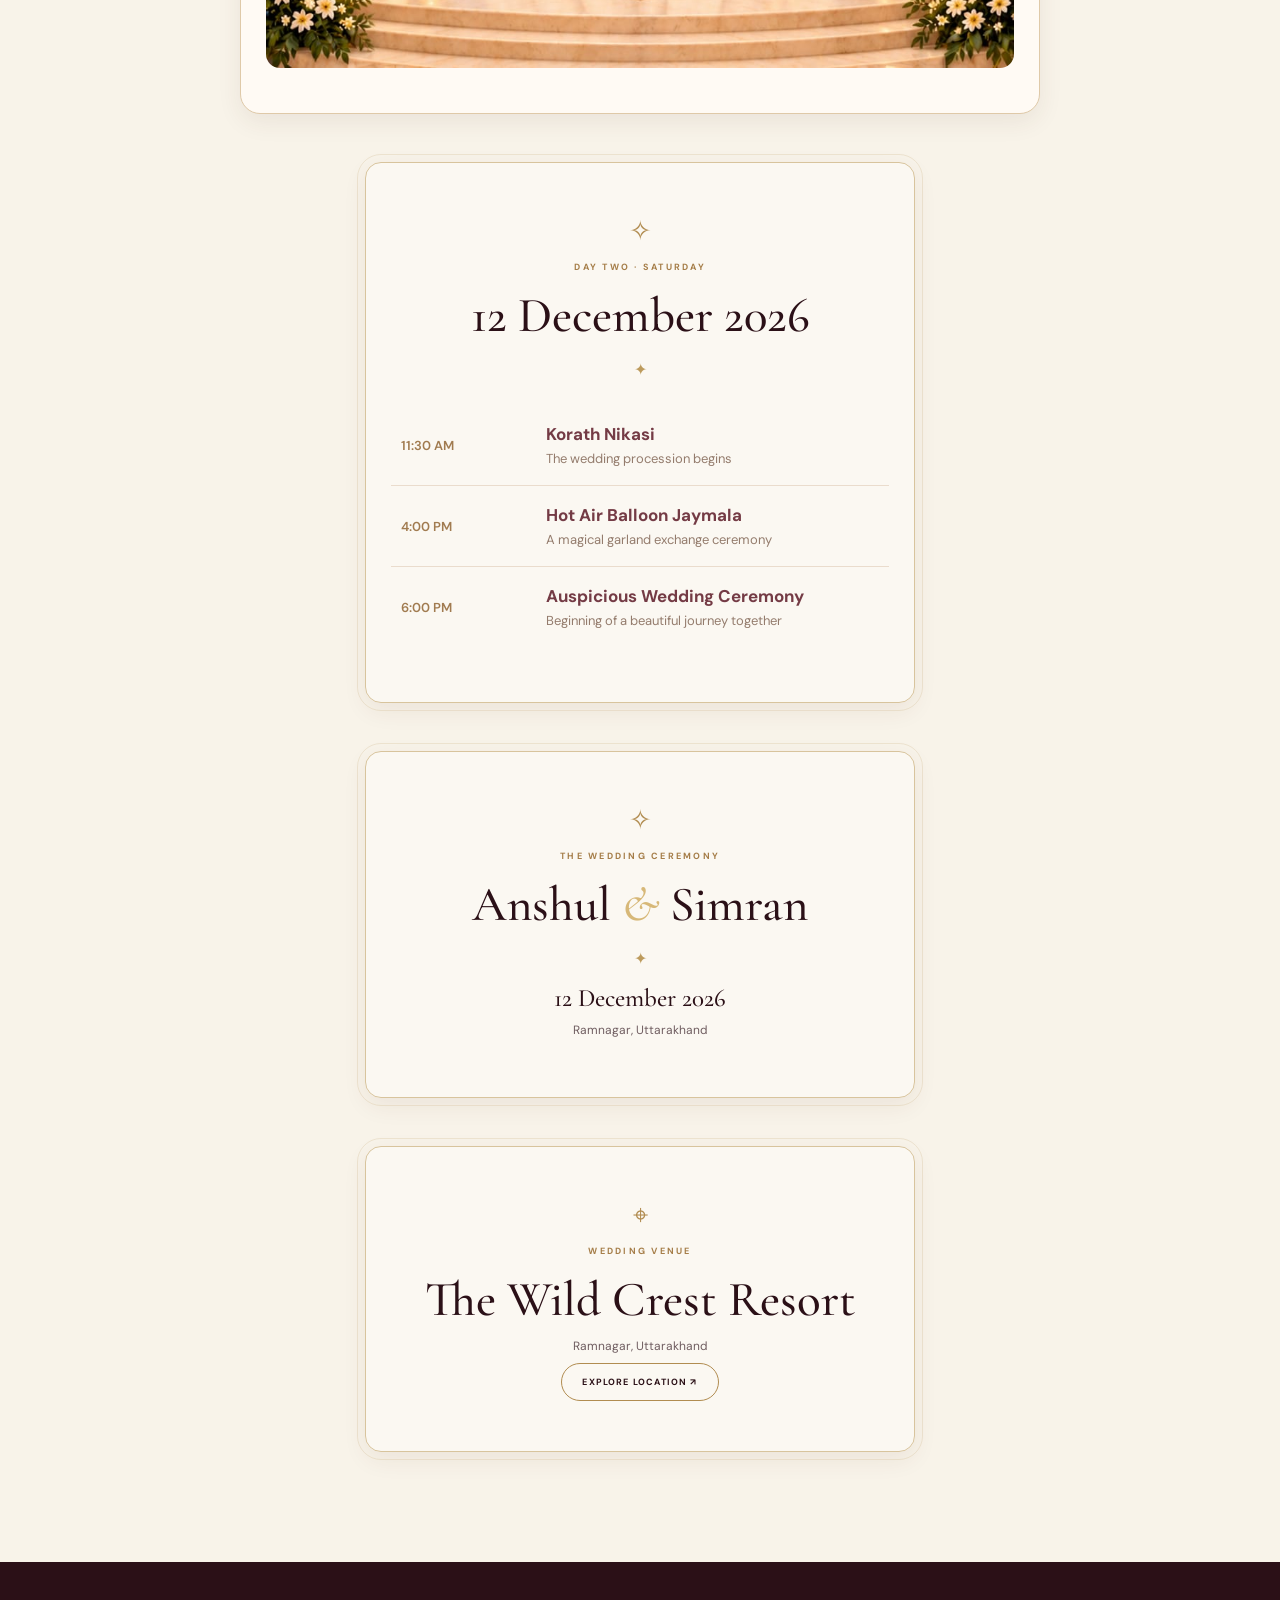
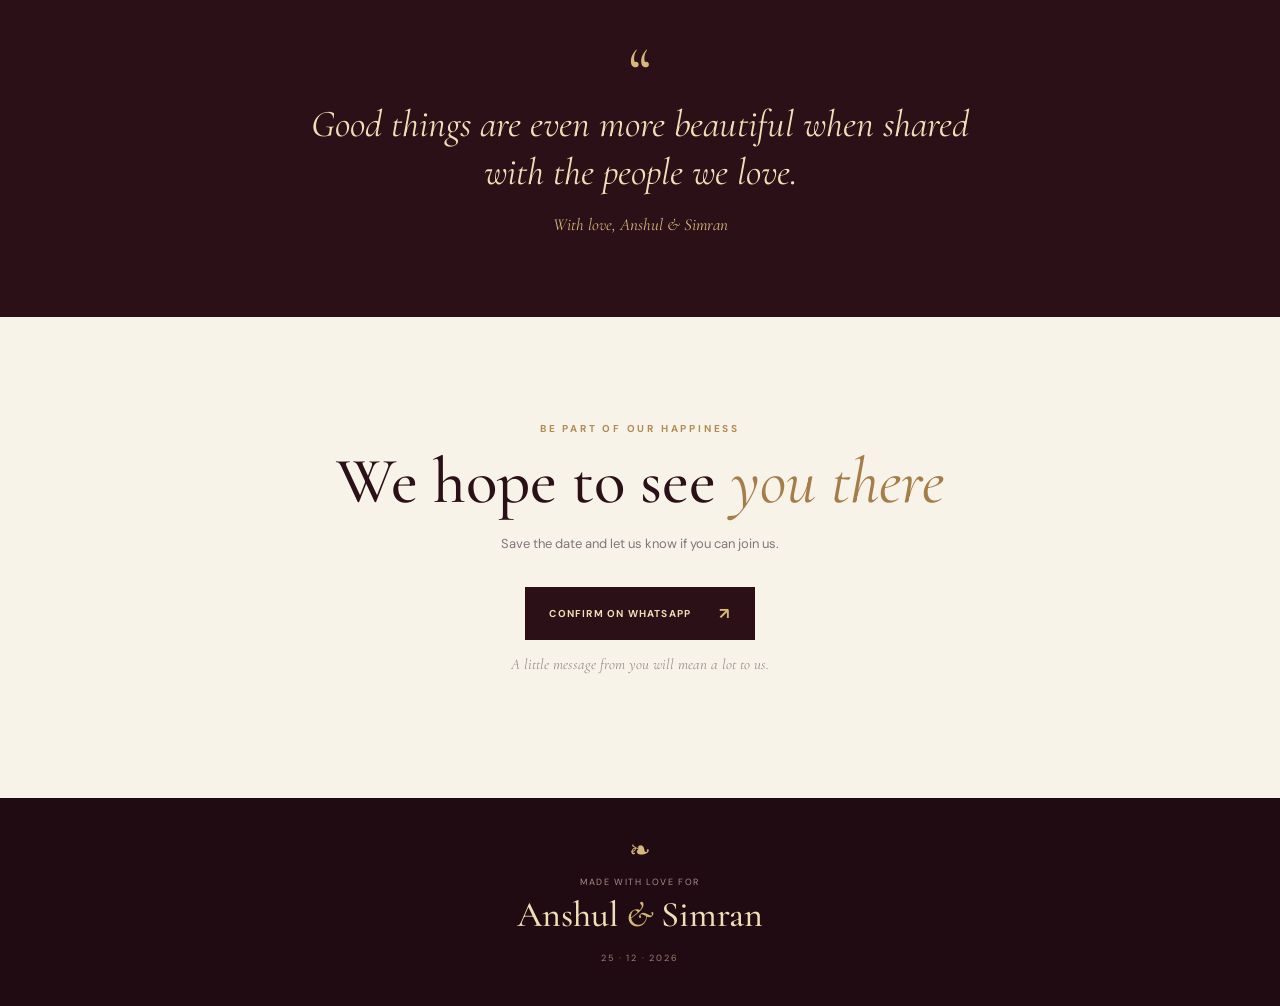
==== commit ce56ff9d: "added music off" ====
--- a/index.html
+++ b/index.html
@@ -5,11 +5,11 @@
   <meta name="viewport" content="width=device-width, initial-scale=1.0">
   <meta name="theme-color" content="#2b1017">
   <title>Anshul &amp; Simran | Wedding Invitation</title>
-  <meta name="description" content="Anshul & Simran invite you to celebrate their wedding on 25 December 2026 in Dehradun.">
+  <meta name="description" content="Anshul & Simran invite you to celebrate their wedding on 12 December 2026 in Ramnagar.">
   <meta property="og:type" content="website">
   <meta property="og:title" content="Anshul &amp; Simran | Wedding Invitation 💍">
-  <meta property="og:description" content="A beautiful journey begins here. Join us on 25 December 2026 in Dehradun.">
-  <meta property="og:image" content="https://https://weddinganshul1.netlify.app//image/preview.png">
+  <meta property="og:description" content="A beautiful journey begins here. Join us on 12 December 2026 in Ramnagar.">
+  <meta property="og:image" content="https://https://weddinganshul1.netlify.app//image/anshul_wedding.jpeg">
   <meta property="og:url" content="https://https://weddinganshul1.netlify.app/">
   <meta property="og:image:width" content="1200">
   <meta property="og:image:height" content="630">
@@ -54,7 +54,7 @@
     <div class="art-halo"></div>
 
     <img
-        src="image/anshul_wedding.png"
+        src="image/anshul_wedding.jpeg"
         alt="Wedding invitation artwork"
         class="wedding_image"
         onerror="this.classList.add('image-missing'); this.alt='Add your wedding artwork at image/anshul_wedding.png';"
@@ -93,13 +93,21 @@
 
 <section class="wedding-itinerary">
 
-    <!-- Byaah Image -->
+
+
+    <!-- Venue Card -->
+    <div class="event-card venue-card">
+          <div class="day-one-heading">
+        <div class="event-icon">✧</div>
+        <p class="event-label">events · SUNDAY</p>
+        <h3> 06 December 2026</h3>
+        <div class="event-divider">✦</div>
+    </div>
+
+          <!-- Byaah Image -->
     <div class="day-event">
         <img src="image/byaah.jpeg" alt="Byaah Ceremony">
     </div>
-
-    <!-- Venue Card -->
-    <div class="event-card venue-card">
 
         <div class="event-icon">⌖</div>
         <p class="event-label">Byah Venue</p>
@@ -197,7 +205,7 @@
         <h3>Anshul <span>&amp;</span> Simran</h3>
         <div class="event-divider">✦</div>
         <p class="event-date">12 December 2026</p>
-        <p class="event-location">Dehradun, Uttarakhand</p>
+        <p class="event-location">Ramnagar, Uttarakhand</p>
         
       </div>
     <!-- Venue -->
@@ -205,7 +213,7 @@
         <div class="event-icon">⌖</div>
         <p class="event-label">Wedding Venue</p>
         <h3>The Wild Crest Resort</h3>
-        <p class="event-location">Dehradun, Uttarakhand</p>
+        <p class="event-location">Ramnagar, Uttarakhand</p>
 
         <a
             class="outline-button"
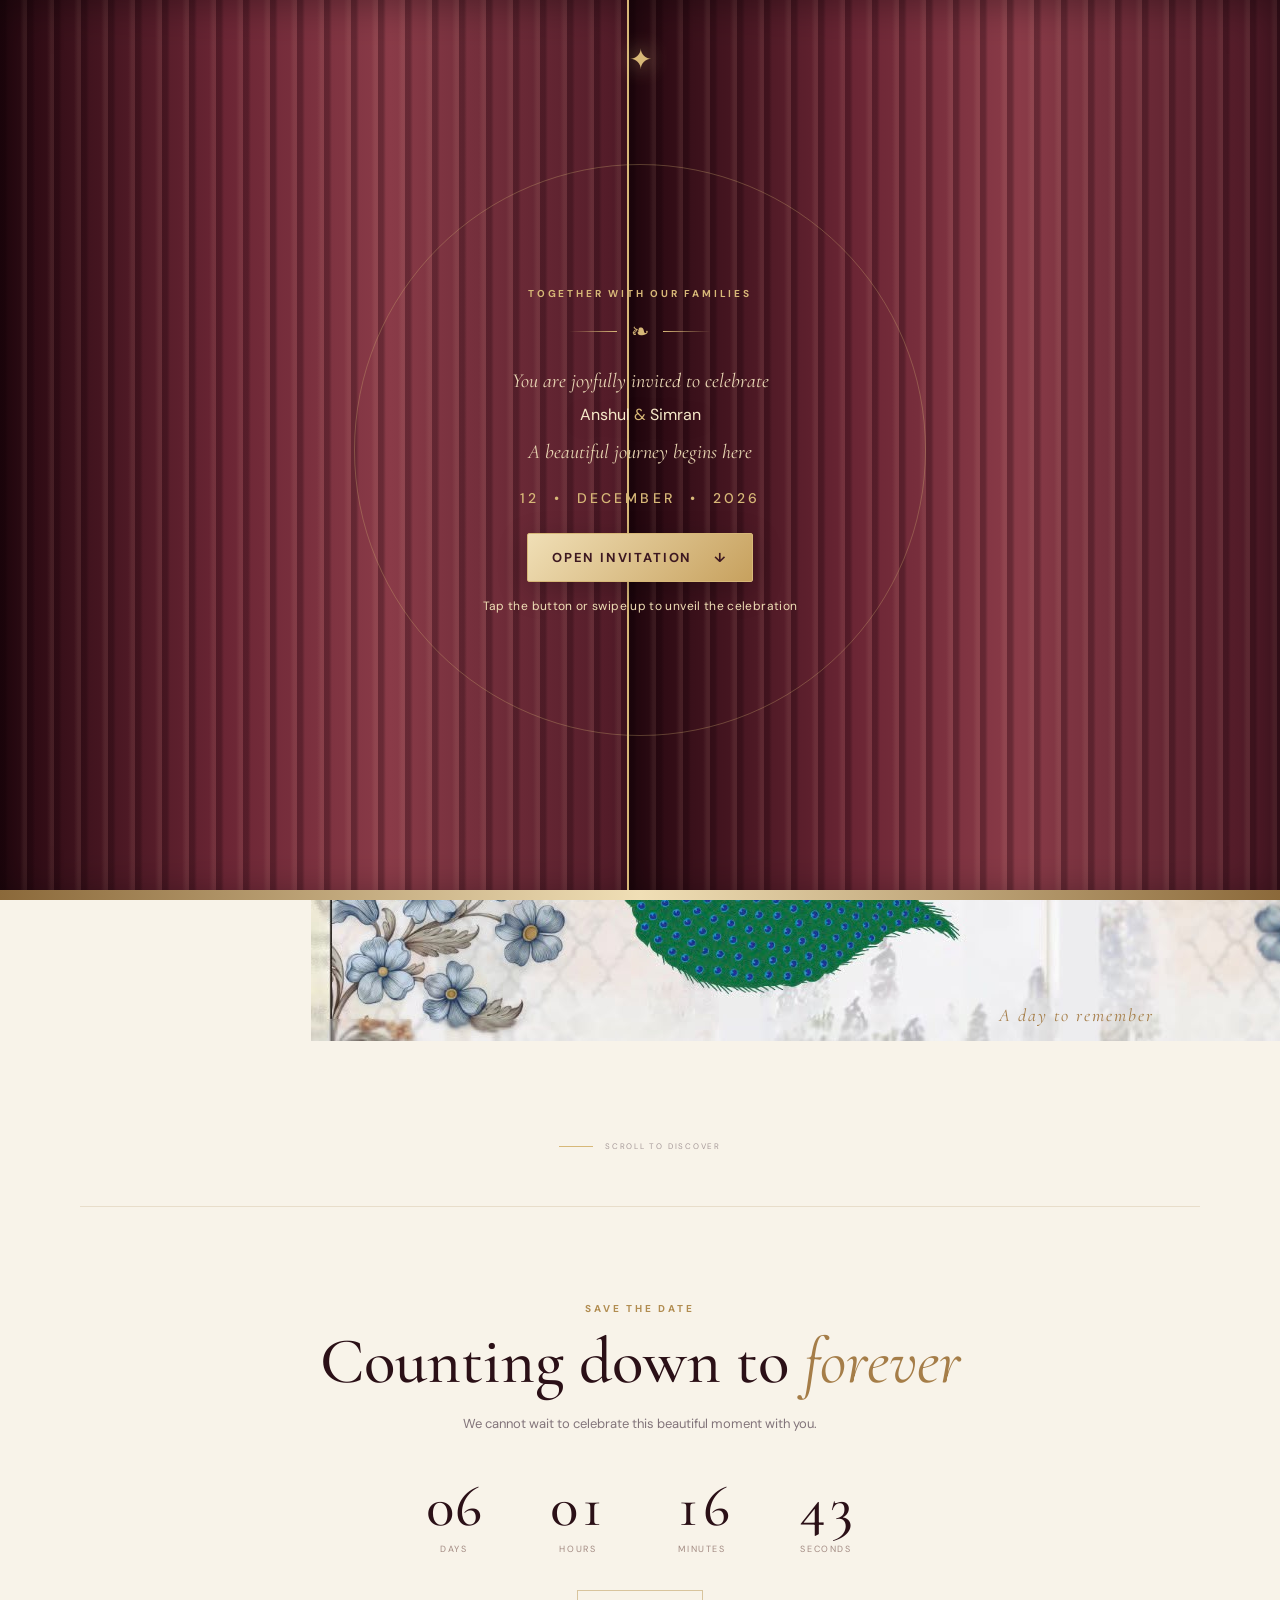
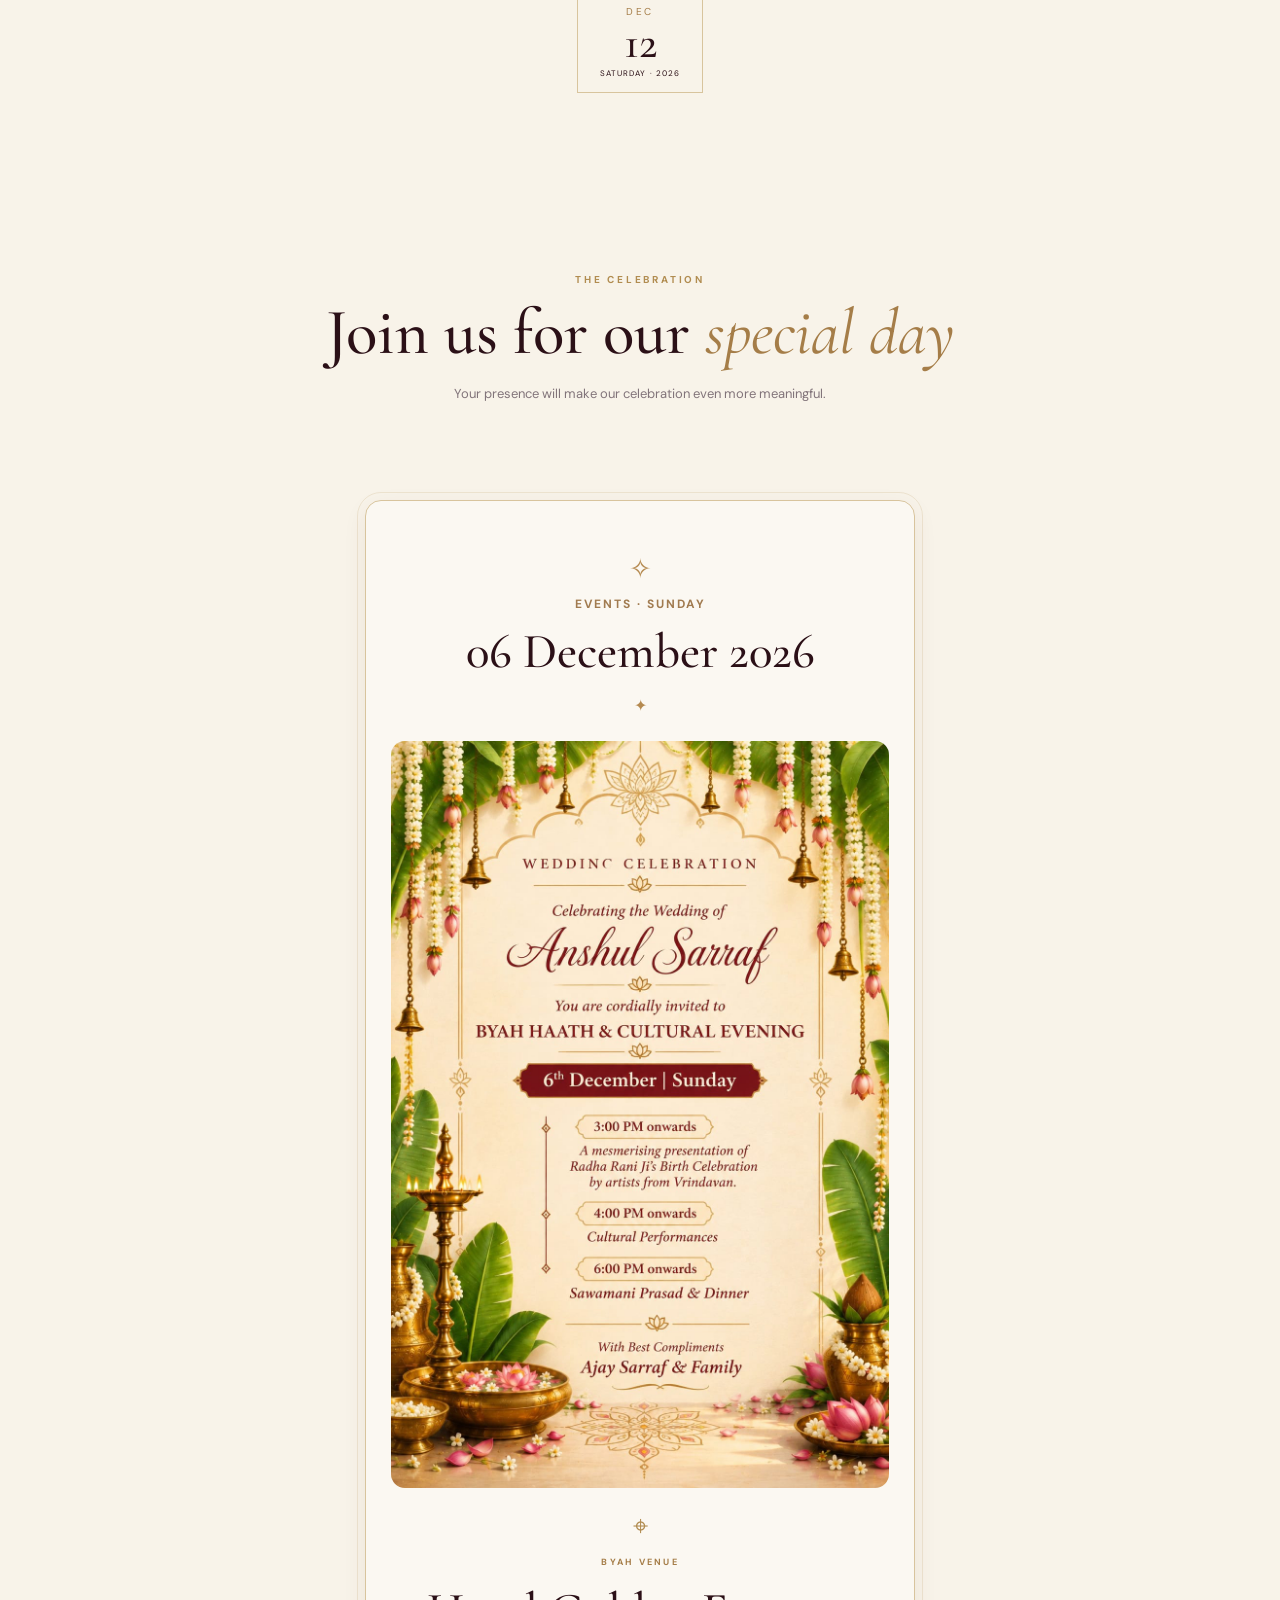
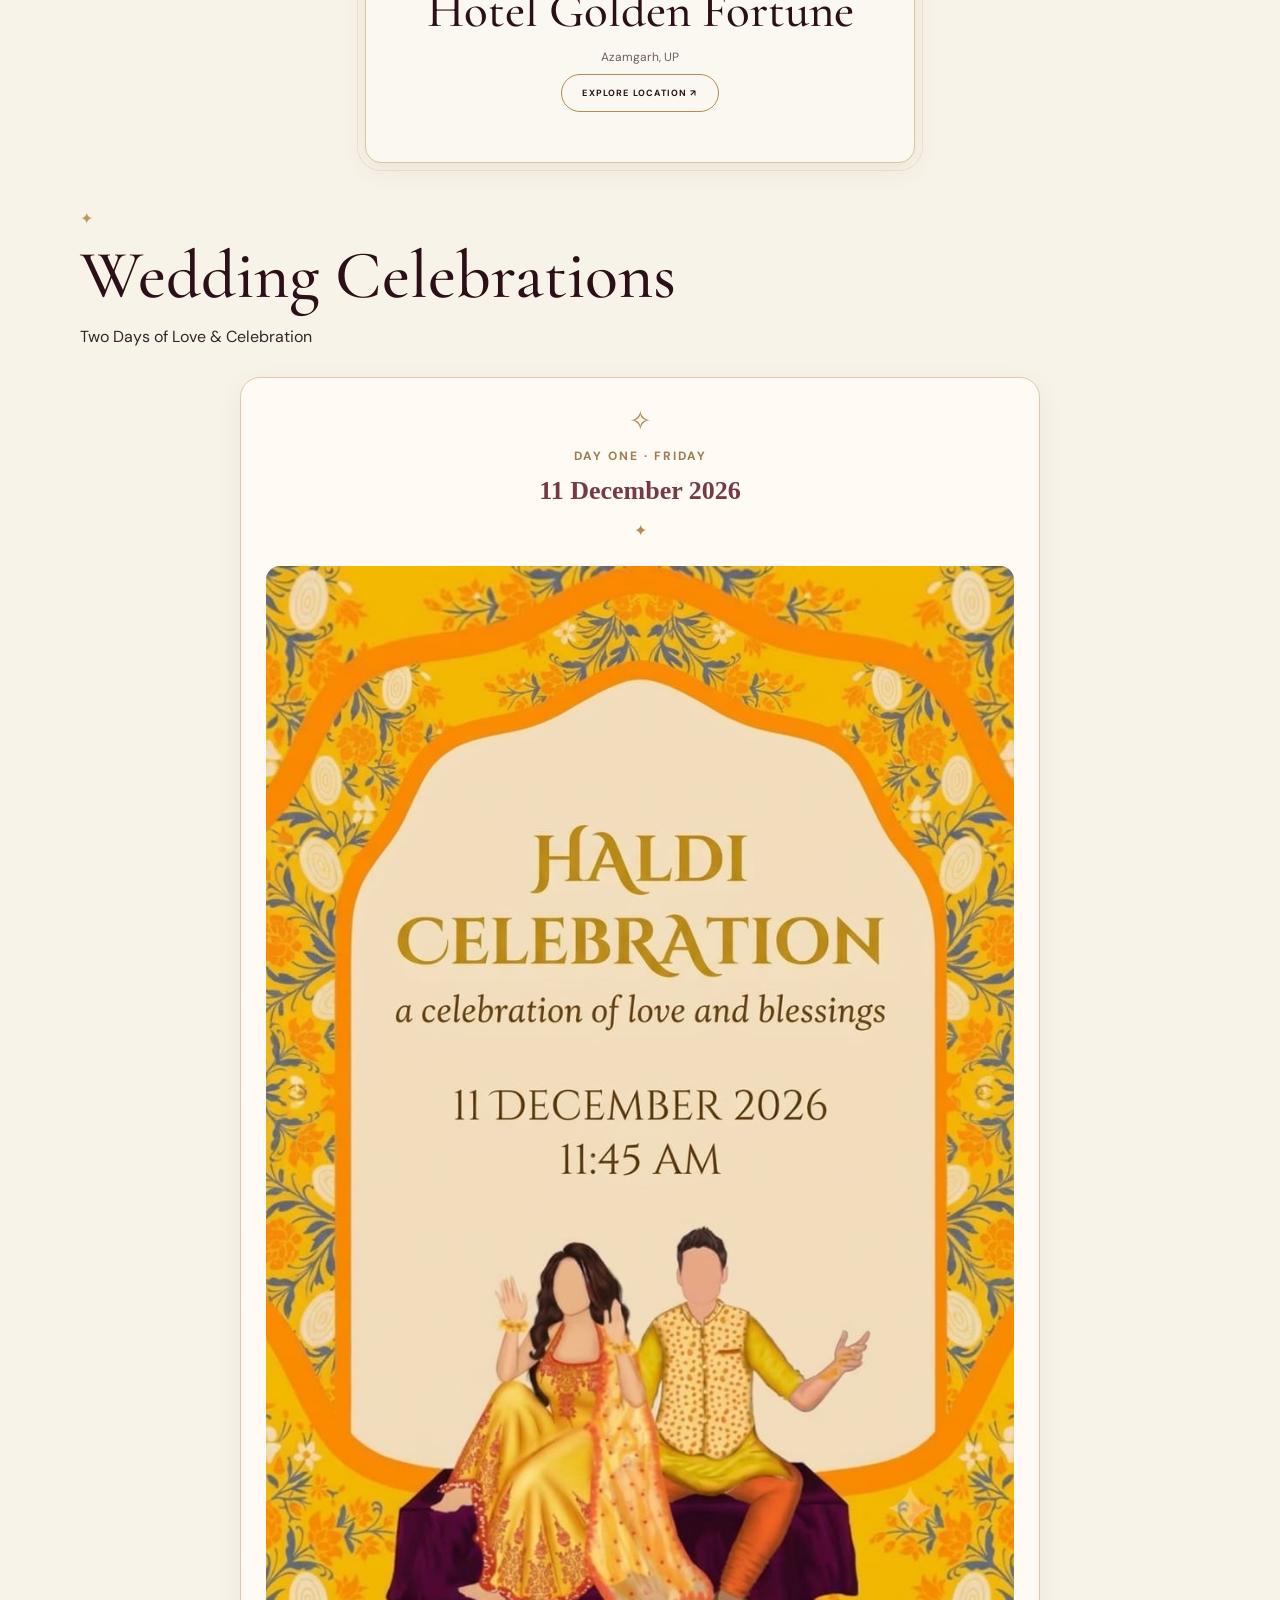
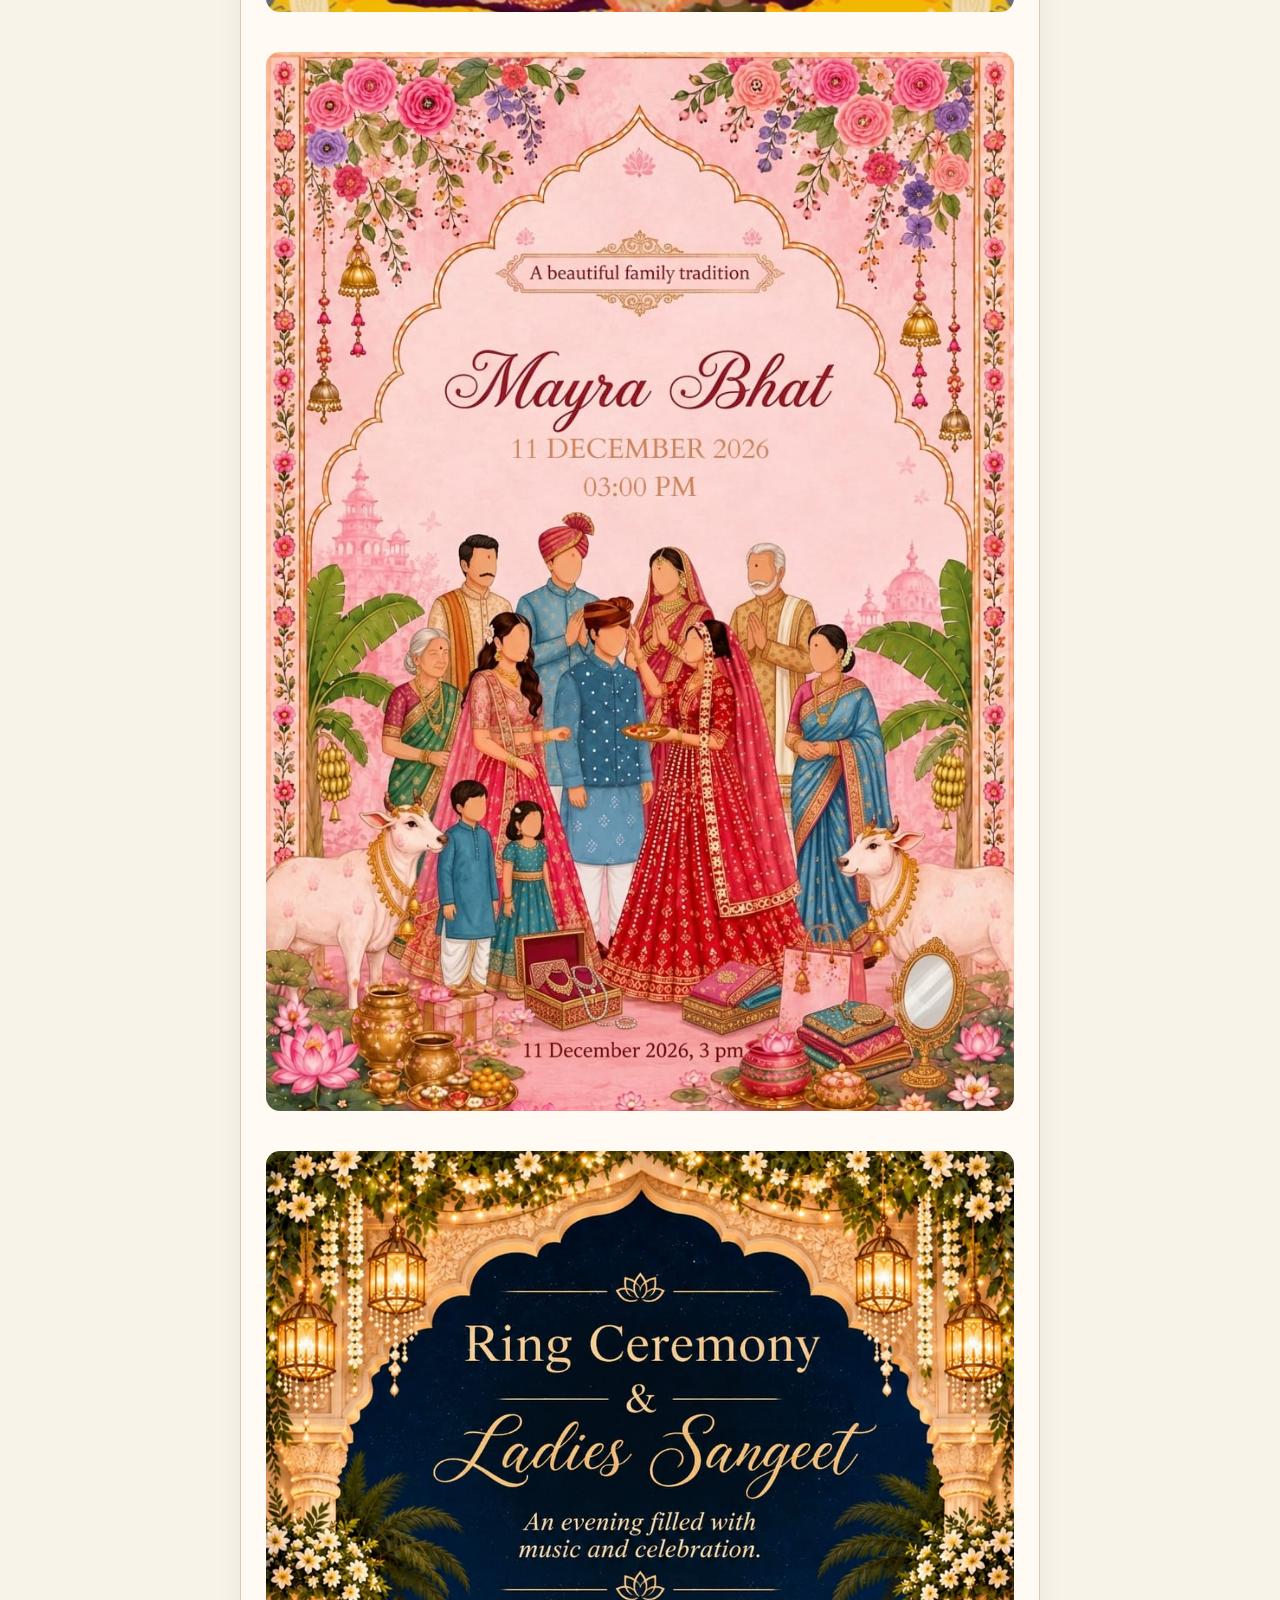
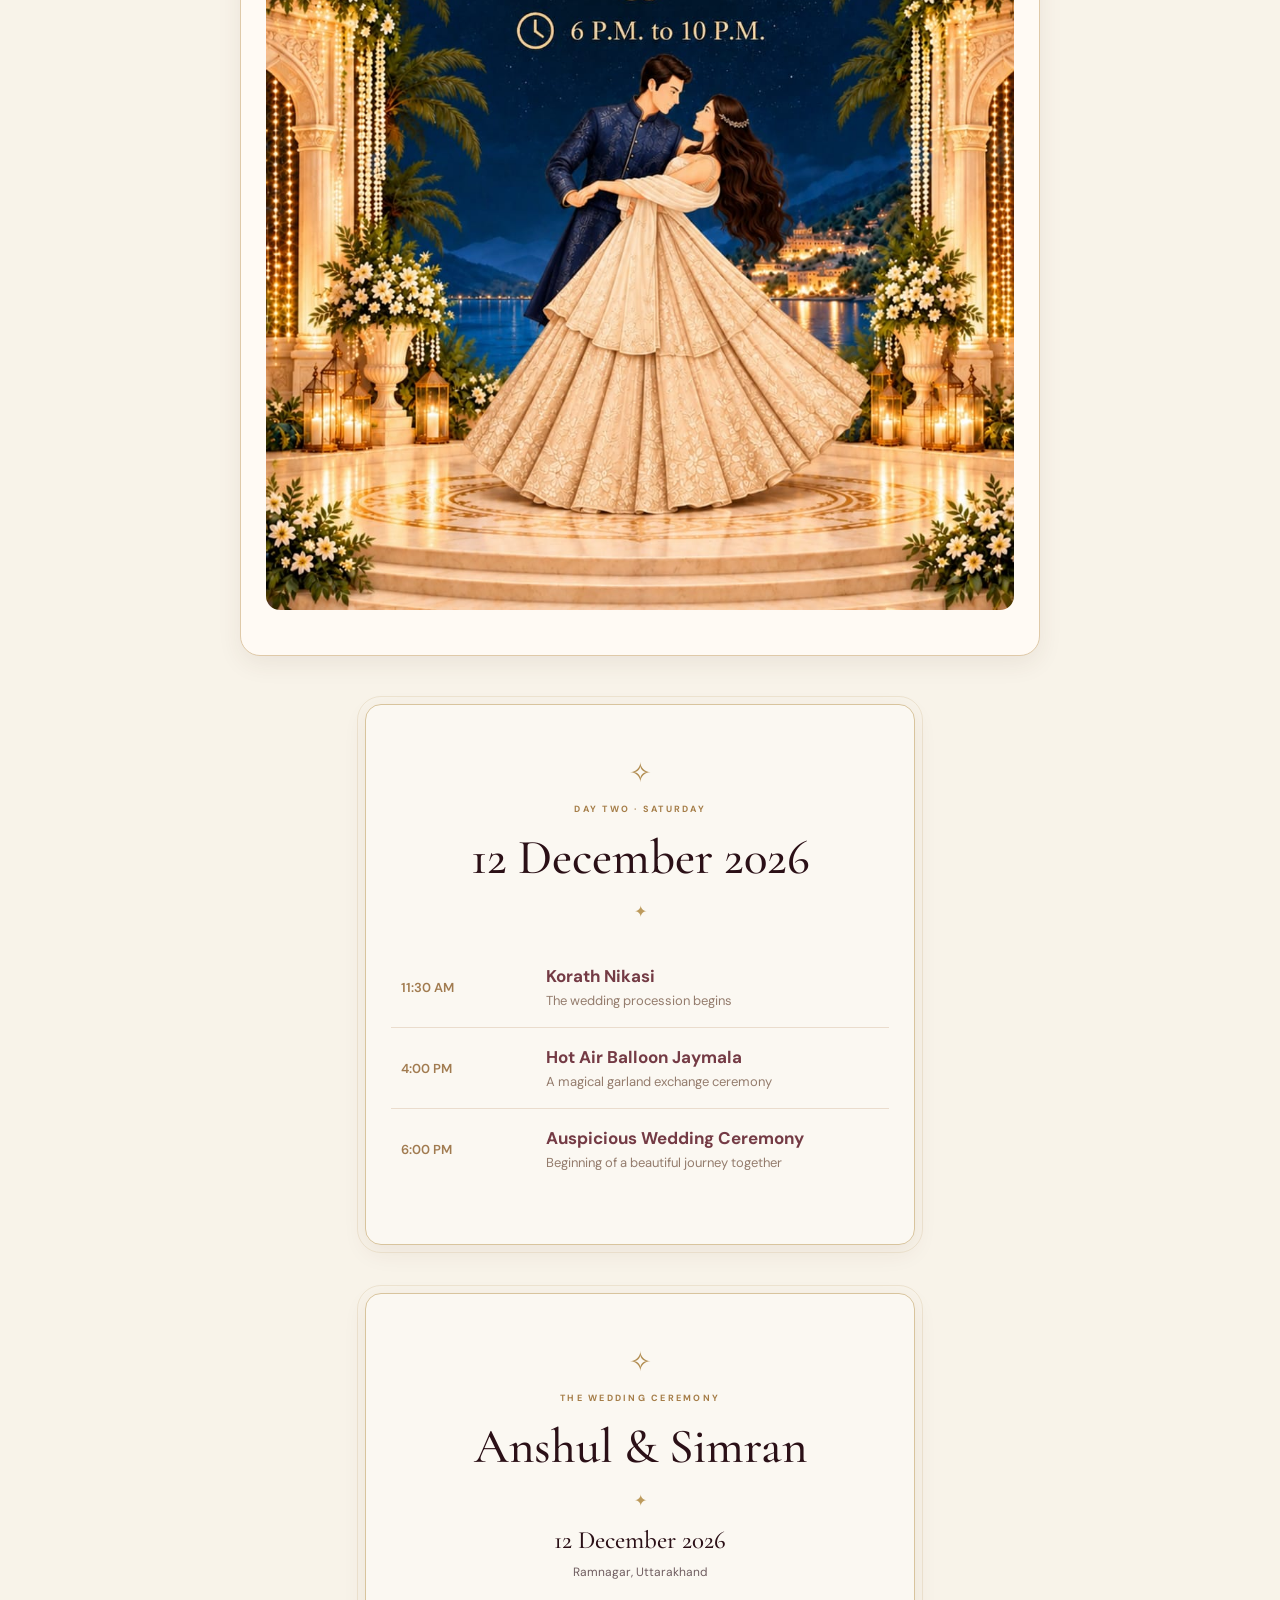
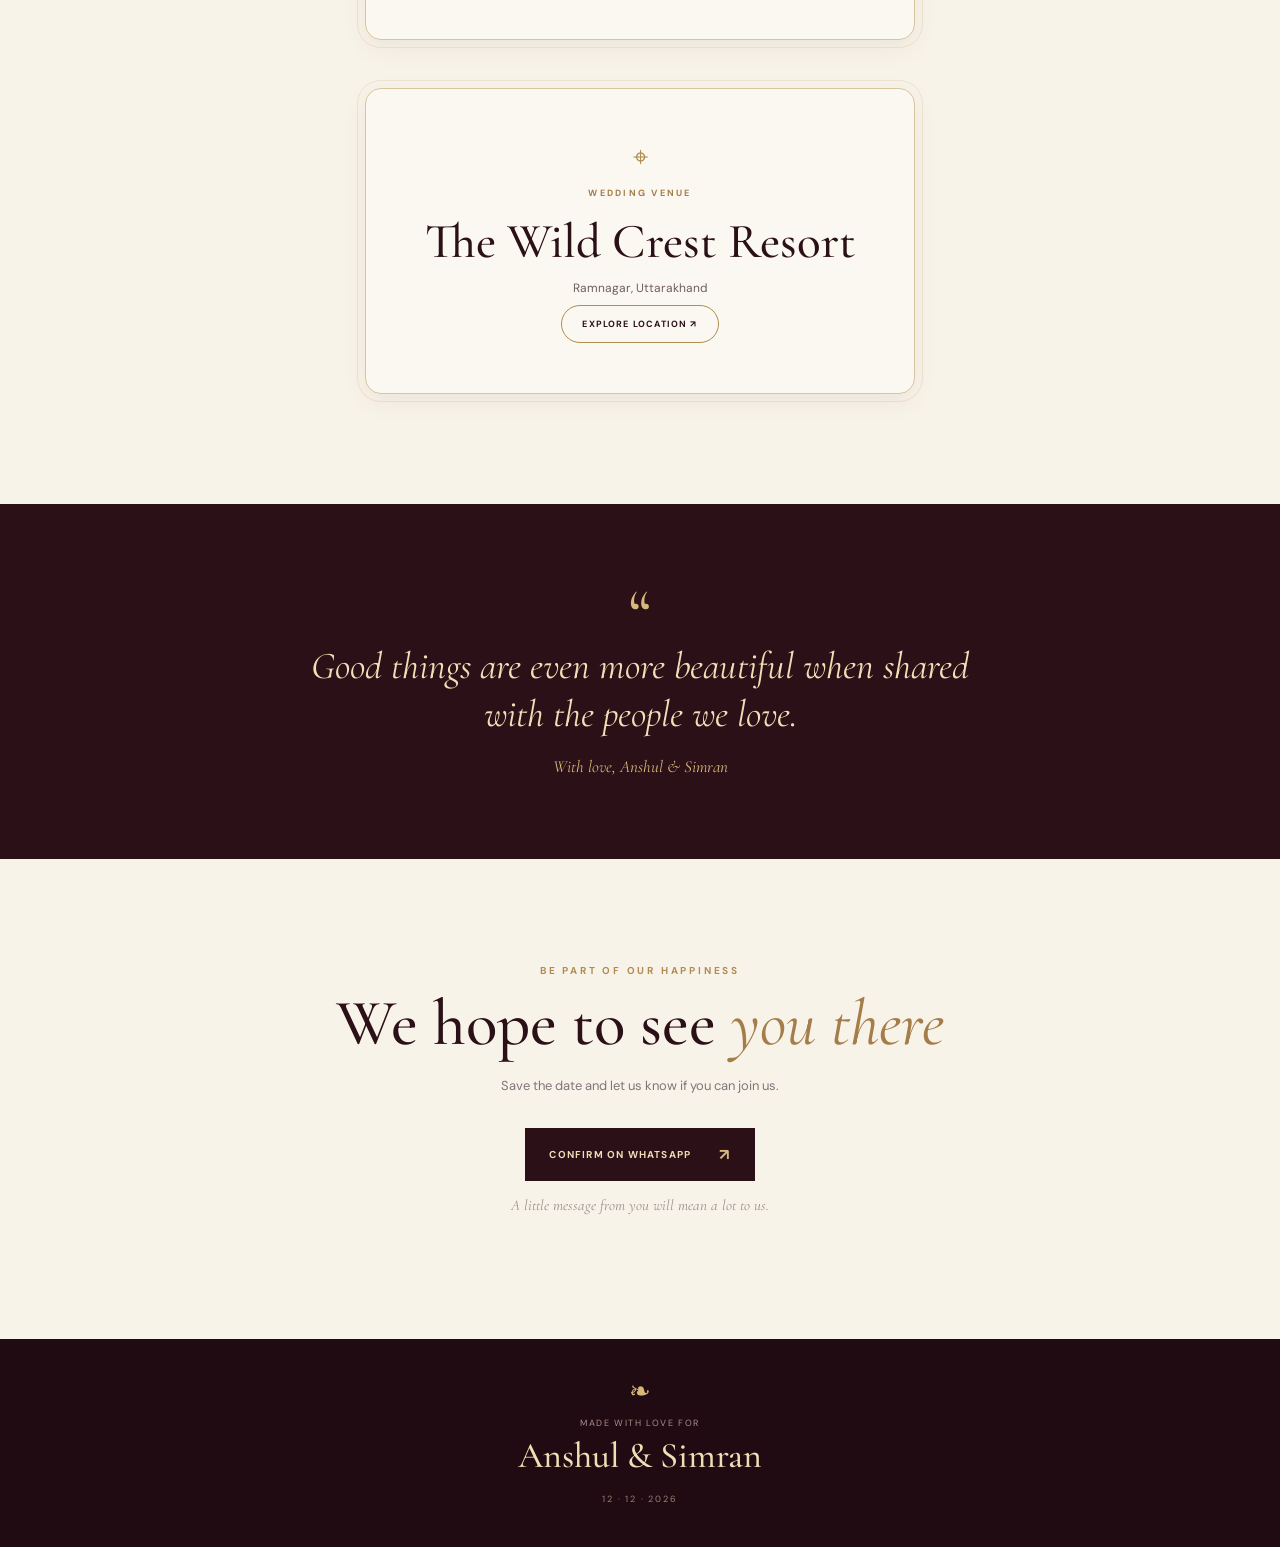
==== commit 1b765fff: "all chnge" ====
--- a/index.html
+++ b/index.html
@@ -9,8 +9,8 @@
   <meta property="og:type" content="website">
   <meta property="og:title" content="Anshul &amp; Simran | Wedding Invitation 💍">
   <meta property="og:description" content="A beautiful journey begins here. Join us on 12 December 2026 in Ramnagar.">
-  <meta property="og:image" content="https://https://weddinganshul1.netlify.app//image/anshul_wedding.jpeg">
-  <meta property="og:url" content="https://https://weddinganshul1.netlify.app/">
+<meta property="og:image" content="https://weddinganshul1.netlify.app/image/anshul_wedding.jpeg">
+<meta property="og:url" content="https://weddinganshul1.netlify.app/">
   <meta property="og:image:width" content="1200">
   <meta property="og:image:height" content="630">
   <meta name="twitter:card" content="summary_large_image">
@@ -18,30 +18,36 @@
   <link rel="preconnect" href="https://fonts.gstatic.com" crossorigin>
   <link href="https://fonts.googleapis.com/css2?family=Cormorant+Garamond:wght@400;500;600;700&family=DM+Sans:wght@400;500;600;700&display=swap" rel="stylesheet">
   <link rel="stylesheet" href="style.css">
+  <!-- Marks the page as JavaScript-enabled before first paint, so the opening animation never flashes. -->
+  <script>document.documentElement.classList.add("js");</script>
+  <!-- Without JavaScript the curtain cannot open, so hide it and show the invitation directly. -->
+  <noscript><style>.opening-screen { display: none !important; } body.locked { overflow: auto; height: auto; touch-action: auto; }</style></noscript>
 </head>
 <body>
   <div class="petal-layer" aria-hidden="true"></div>
 
-  <main>
-    <section class="opening-screen" aria-label="Welcome to the wedding invitation">
-      <div class="curtain curtain-left"></div>
-      <div class="curtain curtain-right"></div>
-      <div class="opening-ornament" aria-hidden="true">✦</div>
-      <div class="invitation-content">
-        <p class="eyebrow">Together with our families</p>
-        <div class="ornament-line"><span></span> ❧ <span></span></div>
-        <p class="invite-kicker">You are joyfully invited to celebrate</p>
-        <h1>Anshul <span>&amp;</span> Simran</h1>
-        <p class="opening-subtitle">A beautiful journey begins here</p>
-        <p class="opening-date">25 <i>•</i> DECEMBER <i>•</i> 2026</p>
-        <button class="open-button" id="openButton" type="button">
-          <span>Open Invitation</span><span aria-hidden="true">↓</span>
-        </button>
-        <p class="swipe-hint">Tap or swipe up to unveil the celebration</p>
-      </div>
-      <div class="curtain-bottom" aria-hidden="true"></div>
-    </section>
-
+ 
+
+     <!-- Opening curtain (sits outside <main> so the page behind it can be made inert until it opens) -->
+  <section class="opening-screen" role="dialog" aria-modal="true" aria-labelledby="opening-title">
+    <div class="curtain curtain-left"></div>
+    <div class="curtain curtain-right"></div>
+    <div class="opening-ornament" aria-hidden="true">✦</div>
+    <div class="invitation-content">
+      <p class="eyebrow">Together with our families</p>
+      <div class="ornament-line" aria-hidden="true"><span></span> ❧ <span></span></div>
+      <p class="invite-kicker">You are joyfully invited to celebrate</p>
+      <p class="couple-names" id="opening-title">Anshul <span>&amp;</span> Simran</p>
+      <p class="opening-subtitle">A beautiful journey begins here</p>
+      <p class="opening-date">12 <i>•</i> December <i>•</i> 2026</p>
+      <button class="open-button" id="openButton" type="button">
+        <span>Open Invitation</span><span aria-hidden="true">↓</span>
+      </button>
+      <p class="swipe-hint">Tap the button or swipe up to unveil the celebration</p>
+    </div>
+    <div class="curtain-bottom" aria-hidden="true"></div>
+  </section>
+ <main>
     <section class="hero section-shell" id="home">
       <div class="hero-frame">
         <div class="hero-copy">
@@ -51,12 +57,12 @@
           <a class="text-link" href="#celebration">Explore the invitation <span>↘</span></a>
         </div>
 <div class="hero-art">
-    <div class="art-halo"></div>
+   
 
     <img
         src="image/anshul_wedding.jpeg"
         alt="Wedding invitation artwork"
-        class="wedding_image"
+        class="wedding-image"
         onerror="this.classList.add('image-missing'); this.alt='Add your wedding artwork at image/anshul_wedding.png';"
     >
 
@@ -256,7 +262,7 @@
     <div class="footer-ornament">❧</div>
     <p>Made with love for</p>
     <strong>Anshul <span>&amp;</span> Simran</strong>
-    <small>25 · 12 · 2026</small>
+    <small>12 · 12 · 2026</small>
   </footer>
 
   <div class="music-control" id="musicControl">
--- a/style.css
+++ b/style.css
@@ -239,8 +239,8 @@
 
 
 /* -------------------------------------------------------
-   OPENING CURTAINS
-------------------------------------------------------- */
+   OPENING CURTAIN
+-------------------------------------------------------- */
 
 .opening-screen {
     position: fixed;
@@ -248,9 +248,10 @@
     z-index: 20;
     display: grid;
     place-items: center;
+    min-height: 100vh;
+    min-height: 100svh;
     overflow: hidden;
-    min-height: 100svh;
-    background: transparent;
+    background: var(--wine);
 }
 
 /* Decorative circular borders */
@@ -258,10 +259,14 @@
 .opening-screen::after {
     content: "";
     position: absolute;
-    border: 1px solid rgba(215, 184, 120, .25);
-    border-radius: 50%;
+    z-index: 3;
+    top: 50%;
+    left: 50%;
     width: min(78vw, 570px);
     aspect-ratio: 1;
+    border: 1px solid rgba(215, 184, 120, .3);
+    border-radius: 50%;
+    transform: translate(-50%, -50%);
     pointer-events: none;
     transition: opacity 1.5s ease;
 }
@@ -270,35 +275,32 @@
     width: min(65vw, 470px);
 }
 
-/* Top decorative ornament */
+/* Top ornament */
 .opening-ornament {
     position: absolute;
-    top: 8%;
+    z-index: 4;
+    top: max(4.5%, env(safe-area-inset-top));
+    left: 0;
+    right: 0;
+    display: flex;
+    justify-content: center;
     color: var(--gold);
-    font-size: 26px;
+    font-size: 28px;
     text-shadow: 0 0 22px #e6c98c;
     transition: opacity 1.5s ease;
 }
 
-/* -------------------------------------------------------
-   INVITATION CONTENT
-------------------------------------------------------- */
-
+/* Invitation content */
 .invitation-content {
     position: relative;
-    z-index: 4;
+    z-index: 5;
     width: min(90%, 650px);
     padding: 30px 15px;
     text-align: center;
-
-    opacity: 1;
-    transform: translateY(0);
-
     animation: riseIn 1.2s ease both;
-
     transition:
         opacity 2.8s ease-in-out,
-        transform 2.8s cubic-bezier(.22, .61, .36, 1);
+        transform 2.8s var(--ease);
 }
 
 .invitation-content .eyebrow {
@@ -310,7 +312,7 @@
     align-items: center;
     justify-content: center;
     gap: 14px;
-    margin: 17px 0 22px;
+    margin: 17px 0 20px;
     color: var(--gold);
     font-size: 22px;
 }
@@ -326,34 +328,35 @@
 }
 
 .invite-kicker {
+    margin: 0;
     color: #ead8b6;
-    font: italic 20px var(--serif);
-}
-
-.invitation-content h1 {
-    margin: 12px 0 5px;
+    font: italic 400 20px/1.5 var(--serif);
+}
+
+.couple-names {
+    margin: 8px 0 4px;
     color: #f7e9c9;
-    font: 500 clamp(56px, 11vw, 100px)/.95 var(--serif);
-    text-shadow: 0 4px 28px rgba(0, 0, 0, .22);
-}
-
-.invitation-content h1 span,
-.event-card h3 span,
-.site-footer strong span {
+    font: 400 clamp(48px, 13vw, 108px)/1.15 var(--script);
+    text-shadow: 0 4px 28px rgba(0, 0, 0, .25);
+}
+
+.couple-names span {
     color: var(--gold);
-    font-style: italic;
 }
 
 .opening-subtitle {
-    margin: 15px 0 23px;
-    color: #e1cda8;
-    font: italic 19px var(--serif);
+    margin: 12px 0 22px;
+    color: #e8d6b2;
+    font: italic 400 20px/1.5 var(--serif);
 }
 
 .opening-date {
+    margin: 0;
     color: var(--gold);
-    font-size: 10px;
-    letter-spacing: .26em;
+    font-size: 14px;
+    font-weight: 500;
+    letter-spacing: .22em;
+    text-transform: uppercase;
 }
 
 .opening-date i {
@@ -361,21 +364,18 @@
     font-style: normal;
 }
 
-/* -------------------------------------------------------
-   OPEN INVITATION BUTTON
-------------------------------------------------------- */
-
+/* Open invitation button */
 .open-button {
     display: inline-flex;
     align-items: center;
     gap: 22px;
-    margin-top: 24px;
-    padding: 14px 23px;
+    margin-top: 26px;
+    padding: 15px 24px;
     border: 1px solid var(--gold);
     border-radius: 2px;
     background: linear-gradient(135deg, #f0dfb6, #c7a15e);
     color: #3d1821;
-    font: 700 10px var(--sans);
+    font: 700 13px var(--sans);
     letter-spacing: .14em;
     text-transform: uppercase;
     cursor: pointer;
@@ -390,27 +390,23 @@
 
 .open-button:disabled {
     cursor: default;
-}
-
-/* Swipe instruction */
+    transform: none;
+}
+
 .swipe-hint {
-    margin-top: 16px;
-    color: rgba(240, 223, 182, .7);
-    font-size: 9px;
-    letter-spacing: .12em;
-}
-
-/* -------------------------------------------------------
-   CURTAIN DESIGN
-------------------------------------------------------- */
-
+    margin: 16px 0 0;
+    color: var(--gold-light);
+    font-size: 12px;
+    letter-spacing: .03em;
+}
+
+/* Curtains */
 .curtain {
     position: absolute;
-    z-index: 3;
+    z-index: 2;
     top: 0;
     width: 51%;
     height: 100%;
-
     background:
         repeating-linear-gradient(
             90deg,
@@ -425,9 +421,7 @@
             #8a3b48 60%,
             #4a1724
         );
-
     box-shadow: inset 0 0 45px rgba(0, 0, 0, .42);
-
     transition: transform 3s cubic-bezier(.77, 0, .18, 1);
     will-change: transform;
 }
@@ -447,7 +441,7 @@
 /* Bottom gold border */
 .curtain-bottom {
     position: absolute;
-    z-index: 2;
+    z-index: 3;
     bottom: 0;
     width: 100%;
     height: 10px;
@@ -455,93 +449,74 @@
     transition: opacity 1s ease;
 }
 
-/* -------------------------------------------------------
-   OPEN ANIMATION
-------------------------------------------------------- */
-
-/* Left curtain opens */
+/* Curtain opening animation */
+.opening-screen.open {
+    pointer-events: none;
+}
+
 .opening-screen.open .curtain-left {
     transform: translateX(-105%) rotateY(14deg);
 }
 
-/* Right curtain opens */
 .opening-screen.open .curtain-right {
     transform: translateX(105%) rotateY(-14deg);
 }
 
-/* Entire text content fades and moves upward */
 .opening-screen.open .invitation-content {
     animation: none;
     opacity: 0;
     transform: translateY(-150px) scale(.96);
-    pointer-events: none;
-}
-
-/* Decorative elements fade */
+}
+
 .opening-screen.open .opening-ornament,
 .opening-screen.open::before,
-.opening-screen.open::after {
-    opacity: 0;
-}
-
-/* Bottom border fades */
+.opening-screen.open::after,
 .opening-screen.open .curtain-bottom {
     opacity: 0;
 }
-
-/* -------------------------------------------------------
-   INITIAL TEXT ANIMATION
-------------------------------------------------------- */
 
 @keyframes riseIn {
     from {
         opacity: 0;
-        transform: translateY(25px);
-    }
-
+        transform: translateY(24px);
+    }
     to {
         opacity: 1;
         transform: translateY(0);
     }
 }
 
-/* -------------------------------------------------------
-   MOBILE RESPONSIVE
-------------------------------------------------------- */
-
-@media (max-width: 767px) {
+/* Mobile opening screen */
+@media (max-width: 600px) {
     .invitation-content {
         width: 95%;
         padding: 20px 10px;
     }
 
-    .invitation-content h1 {
-        font-size: clamp(42px, 11vw, 65px);
-    }
-
-    .invite-kicker {
-        font-size: 17px;
-    }
-
+    .couple-names {
+        font-size: clamp(46px, 12vw, 72px);
+    }
+
+    .invite-kicker,
     .opening-subtitle {
         font-size: 17px;
     }
 
-    .curtain {
-        transition-duration: 3s;
-    }
-}
-
-/* Accessibility */
-@media (prefers-reduced-motion: reduce) {
-    .invitation-content,
-    .curtain,
-    .opening-ornament,
-    .curtain-bottom {
-        animation: none;
-        transition-duration: 0.01ms;
-    }
-}
+    .opening-date {
+        font-size: 11px;
+        letter-spacing: .15em;
+    }
+
+    .open-button {
+        padding: 13px 19px;
+        font-size: 11px;
+    }
+
+    .swipe-hint {
+        font-size: 10px;
+    }
+}
+
 
 /* Prevent scrolling while curtains are moving */
 body.locked {
@@ -552,9 +527,39 @@
 
 /* Keep the opening screen fixed */
 .opening-screen {
+    background: transparent;
     position: fixed;
     inset: 0;
     overflow: hidden;
+}
+/* Floating golden particles behind the curtains */
+
+.opening-screen::after {
+    content: "";
+    position: absolute;
+    inset: 0;
+    z-index: 1;
+    pointer-events: none;
+
+    background-image:
+        radial-gradient(circle, rgba(255, 220, 160, 0.8) 1px, transparent 2px),
+        radial-gradient(circle, rgba(255, 220, 160, 0.5) 1px, transparent 2px),
+        radial-gradient(circle, rgba(255, 220, 160, 0.6) 2px, transparent 3px);
+
+    background-size: 120px 120px, 180px 180px, 240px 240px;
+    background-position: 20px 30px, 80px 100px, 120px 50px;
+
+    animation: floatingParticles 12s linear infinite;
+}
+
+@keyframes floatingParticles {
+    from {
+        background-position: 20px 30px, 80px 100px, 120px 50px;
+    }
+
+    to {
+        background-position: 20px -180px, 80px -100px, 120px -250px;
+    }
 }
 
 /* Hero */
@@ -591,18 +596,7 @@
 }
 
 /* Decorative halo */
-.art-halo {
-    position: absolute;
-    width: 85%;
-    aspect-ratio: 1;
-    border-radius: 50%;
-    background: radial-gradient(
-        circle,
-        rgba(214, 180, 120, 0.2),
-        transparent 70%
-    );
-    z-index: 0;
-}
+
 
 .image-note {
     position: relative;
@@ -614,8 +608,7 @@
 }
 
 
-.art-halo::before, .art-halo::after { content: ""; position: absolute; inset: 13px; border: 1px solid rgba(176,139,79,.2); border-radius: 50%; }
-.art-halo::after { inset: -13px; border-style: dashed; opacity: .5; }
+
 
 .wedding-image.image-missing { width: min(72%, 390px); min-height: 390px; padding: 25px; border: 1px dashed #c5a875; background: rgba(255,255,255,.35); color: var(--muted); text-align: center; object-fit: contain; }
 .image-note { position: absolute; z-index: 2; right: 0; bottom: 30px; color: #a57d48; font: italic 18px var(--serif); }
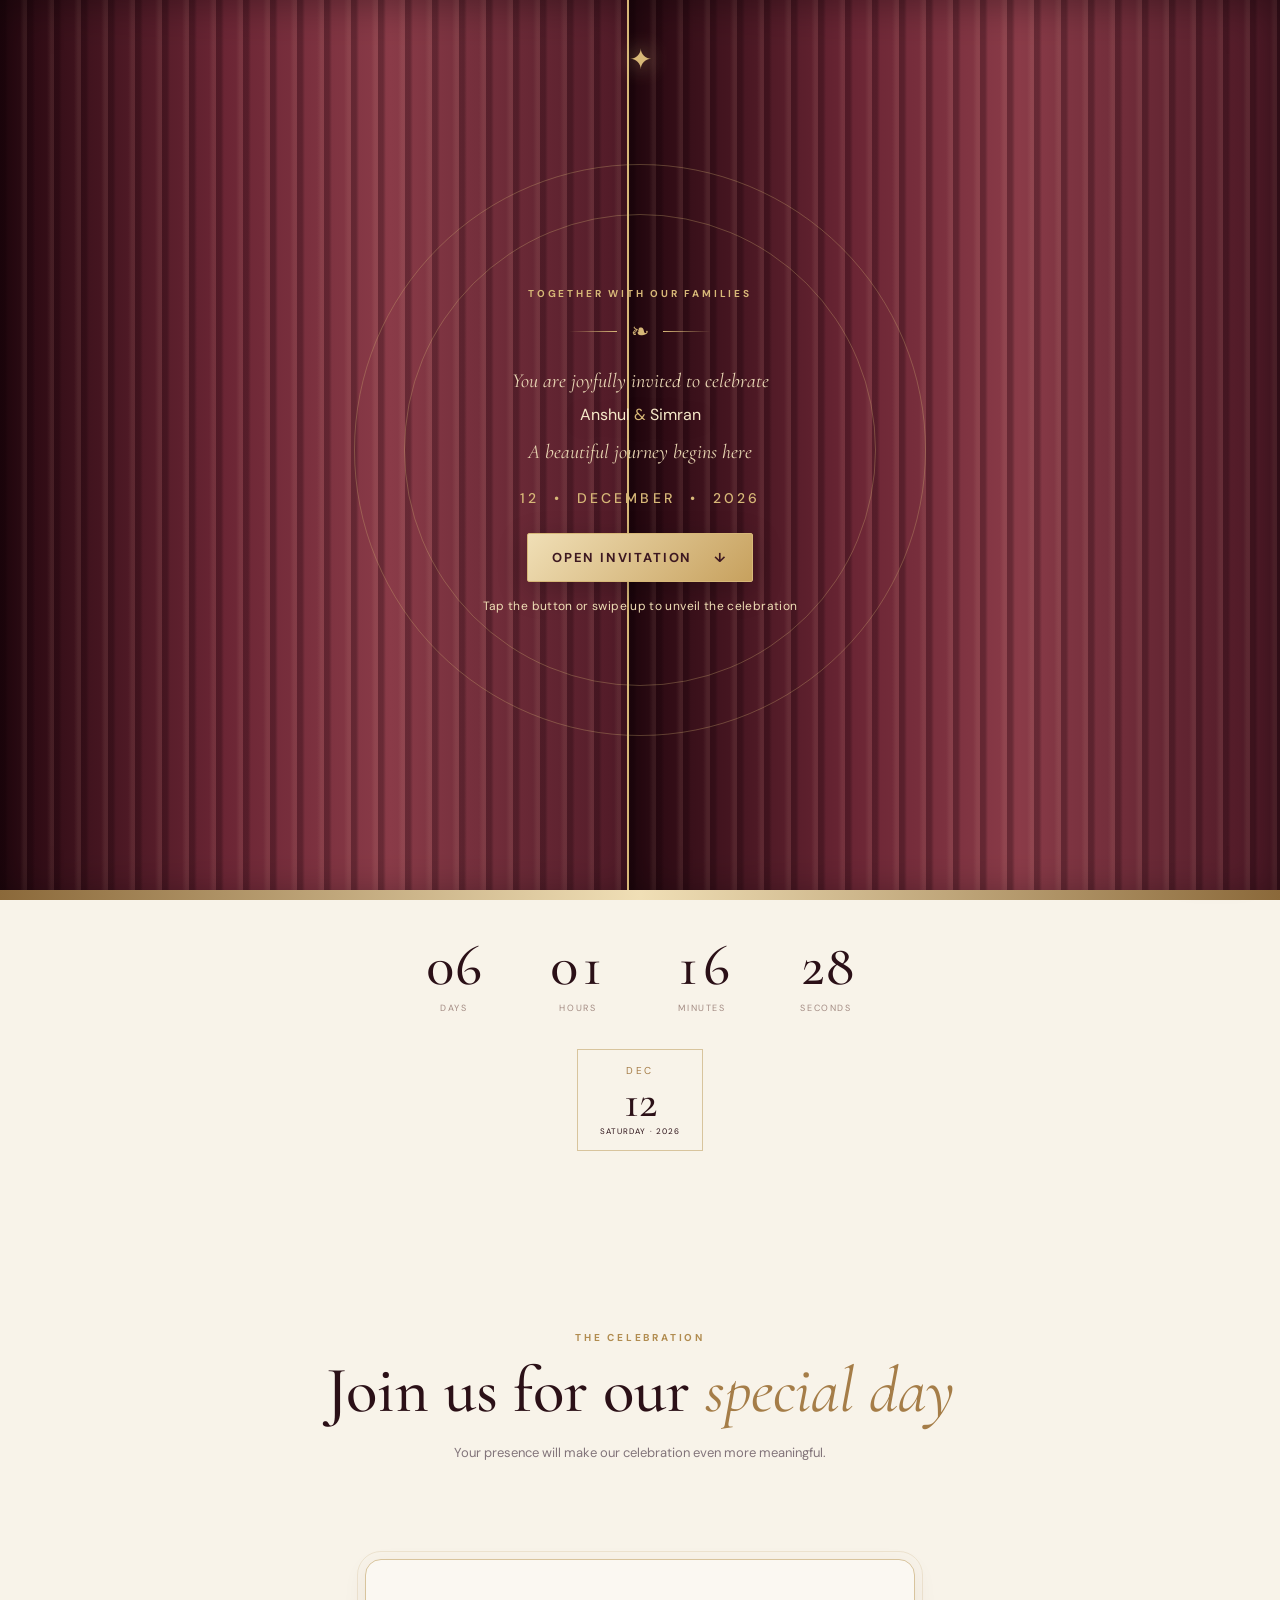
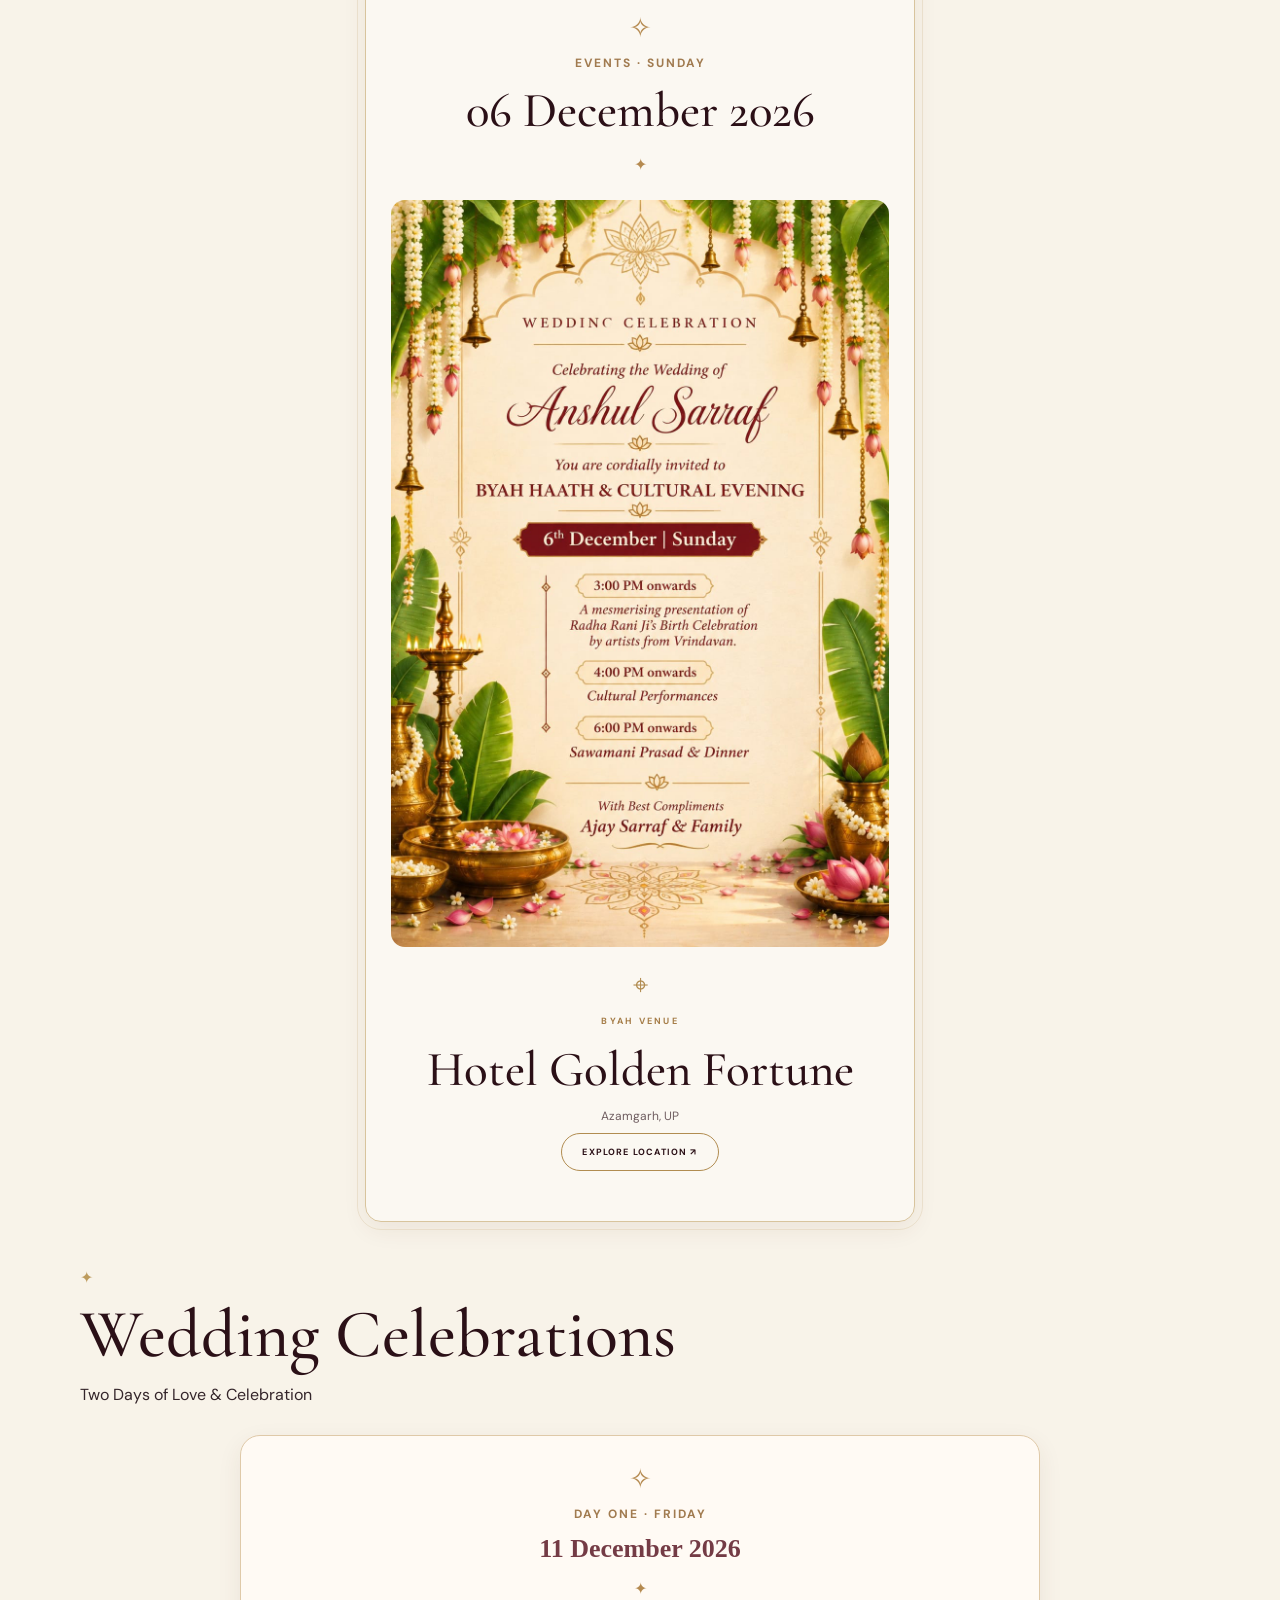
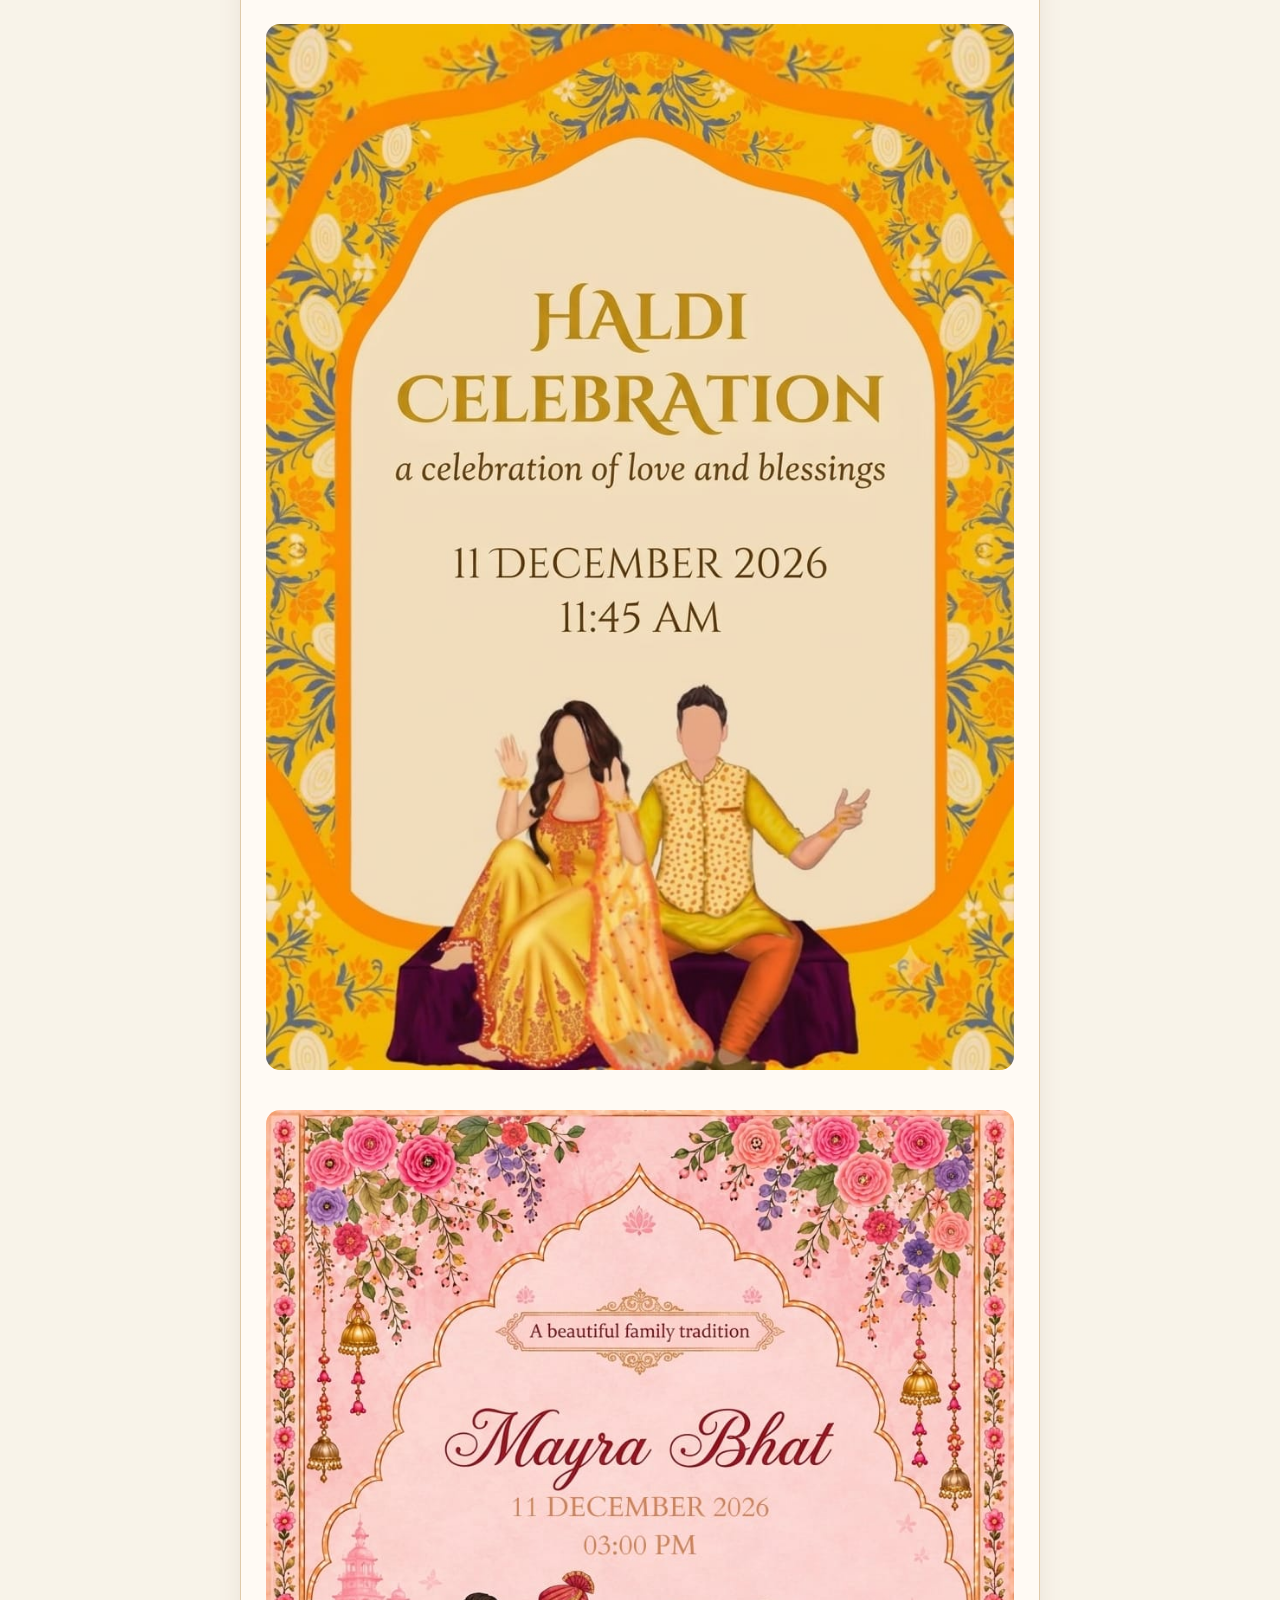
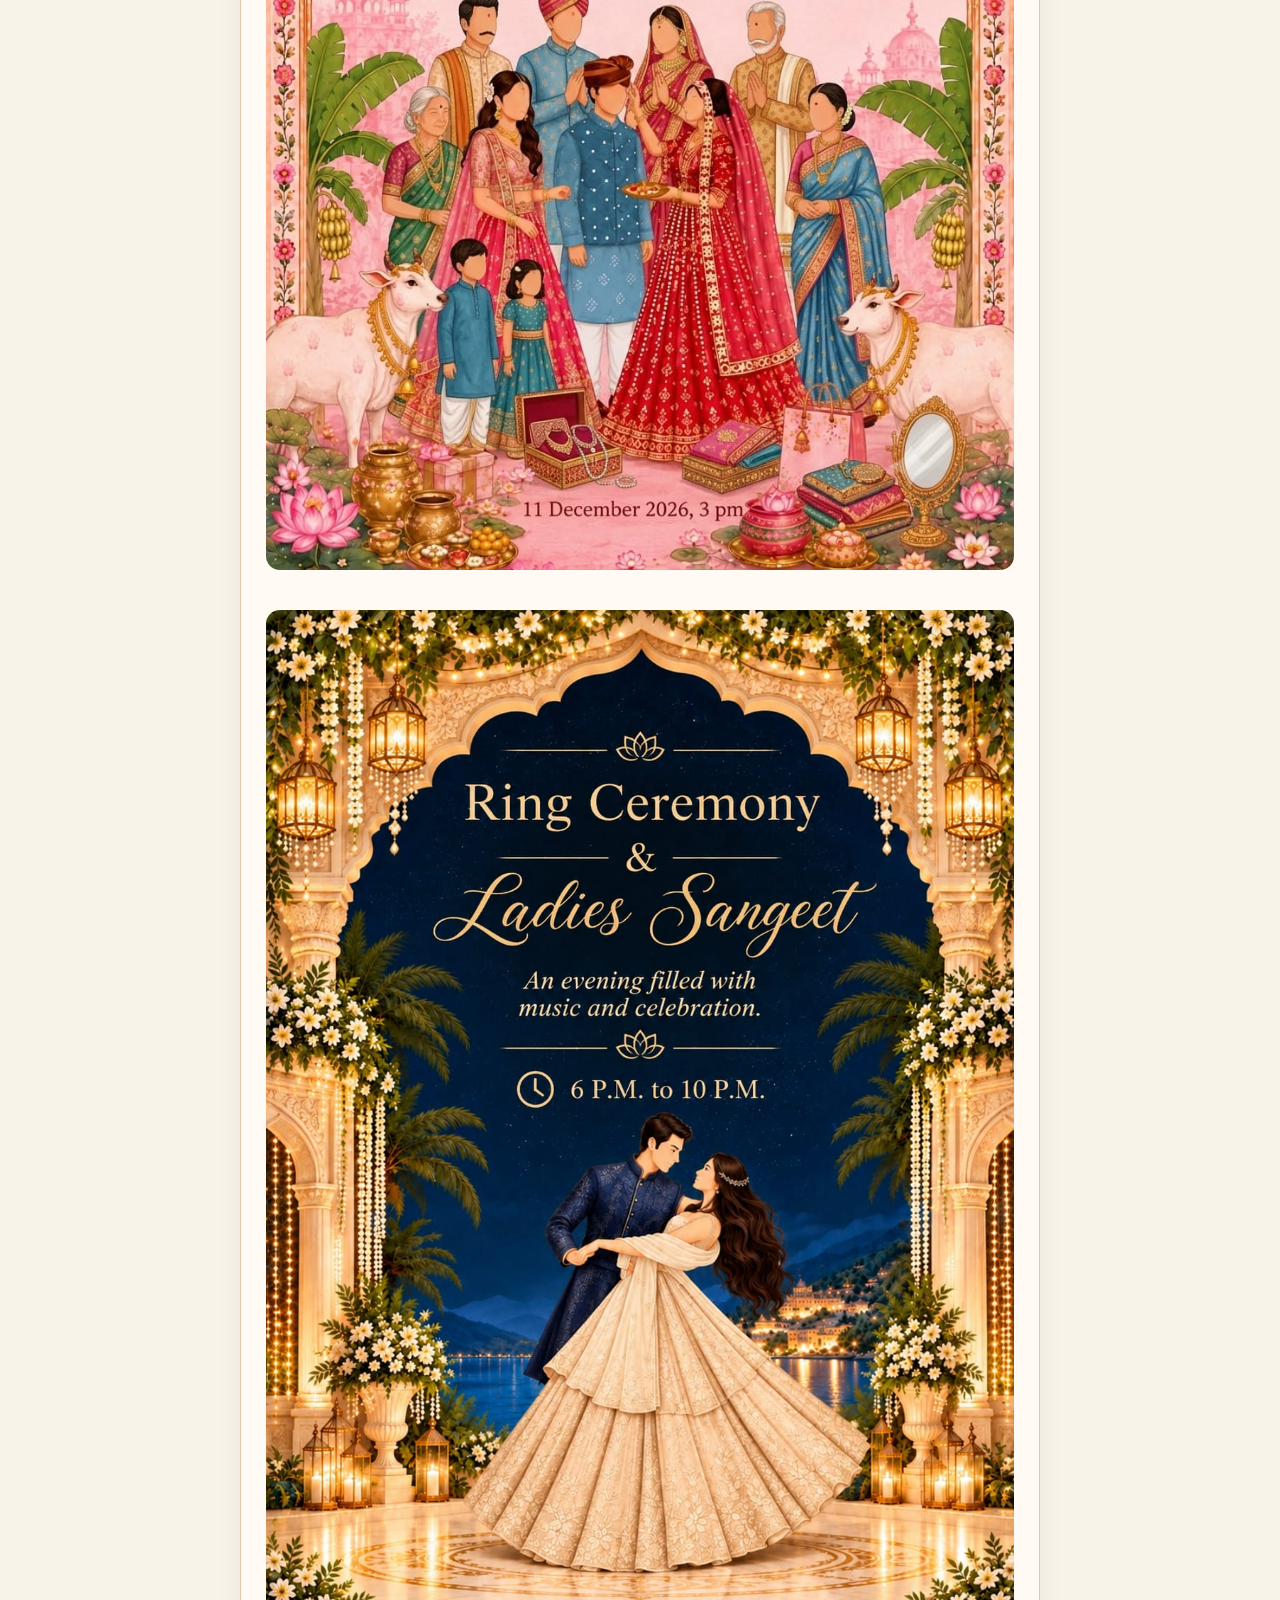
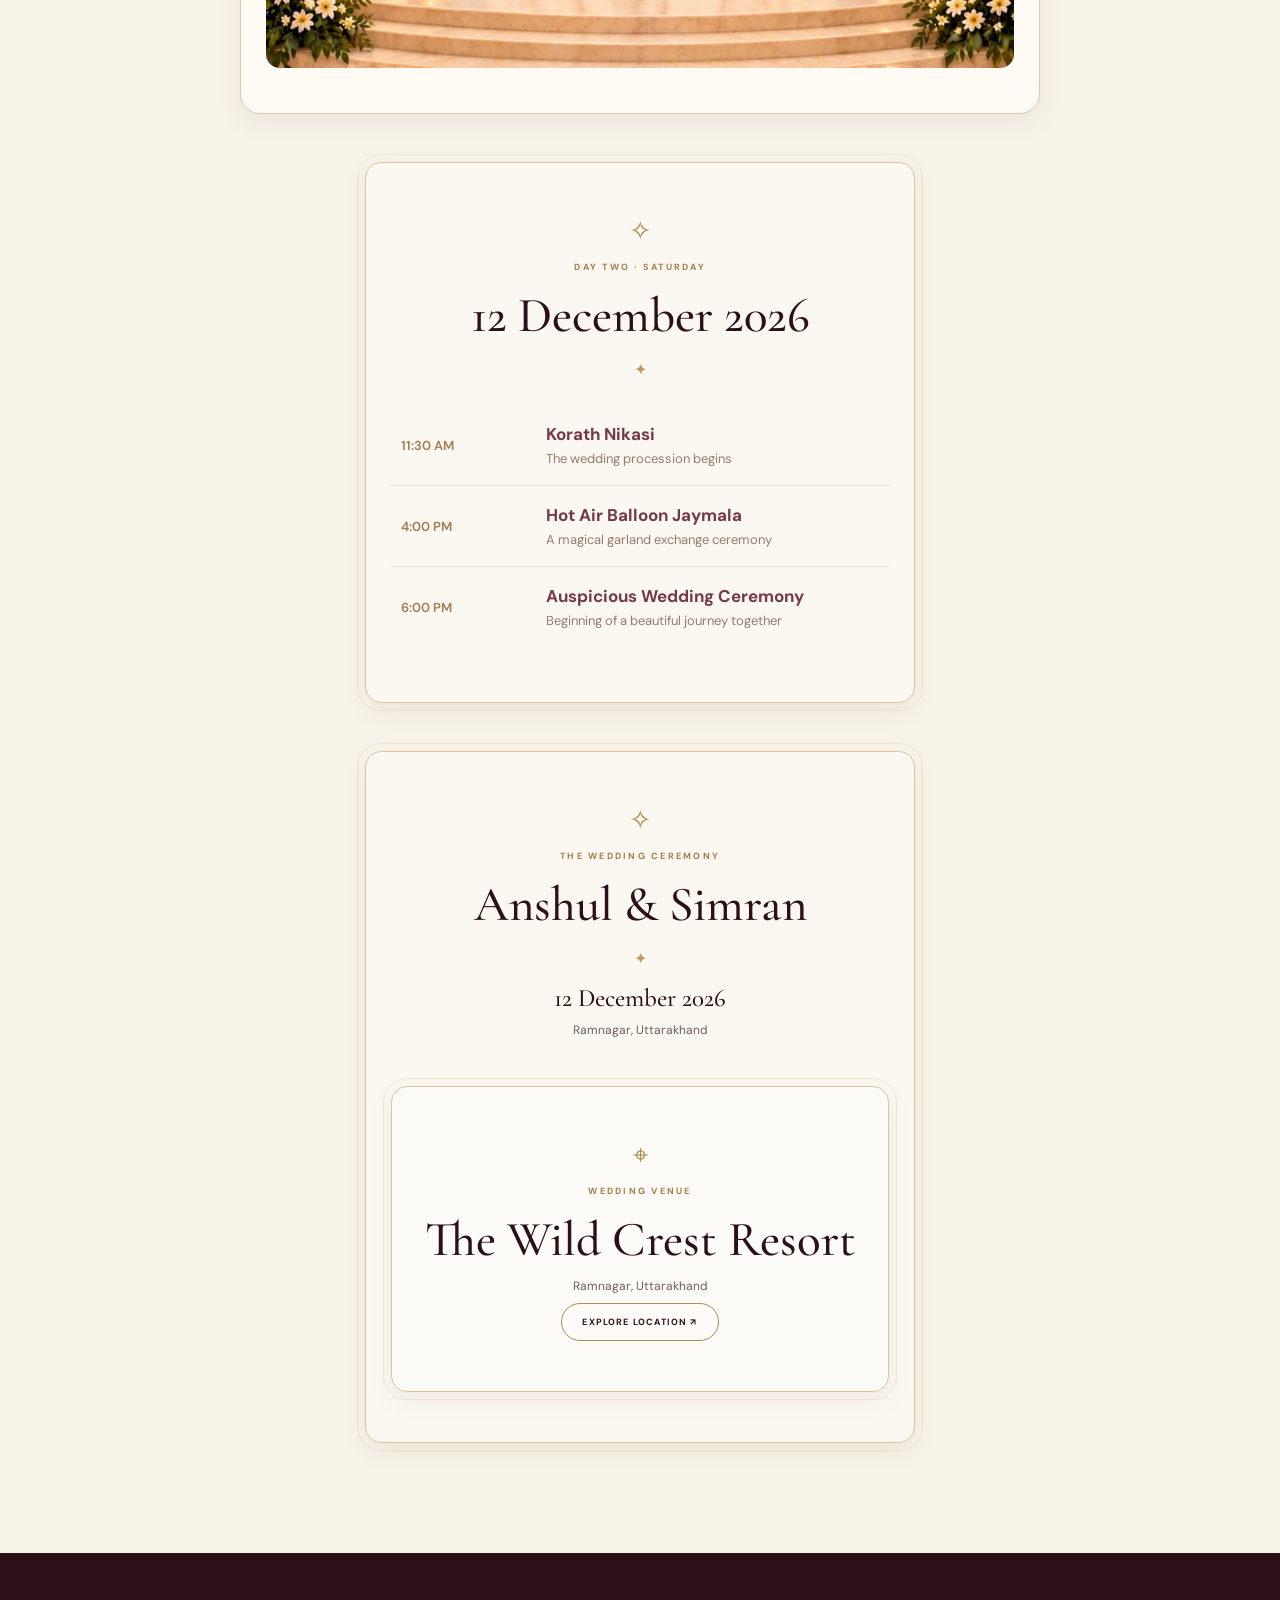
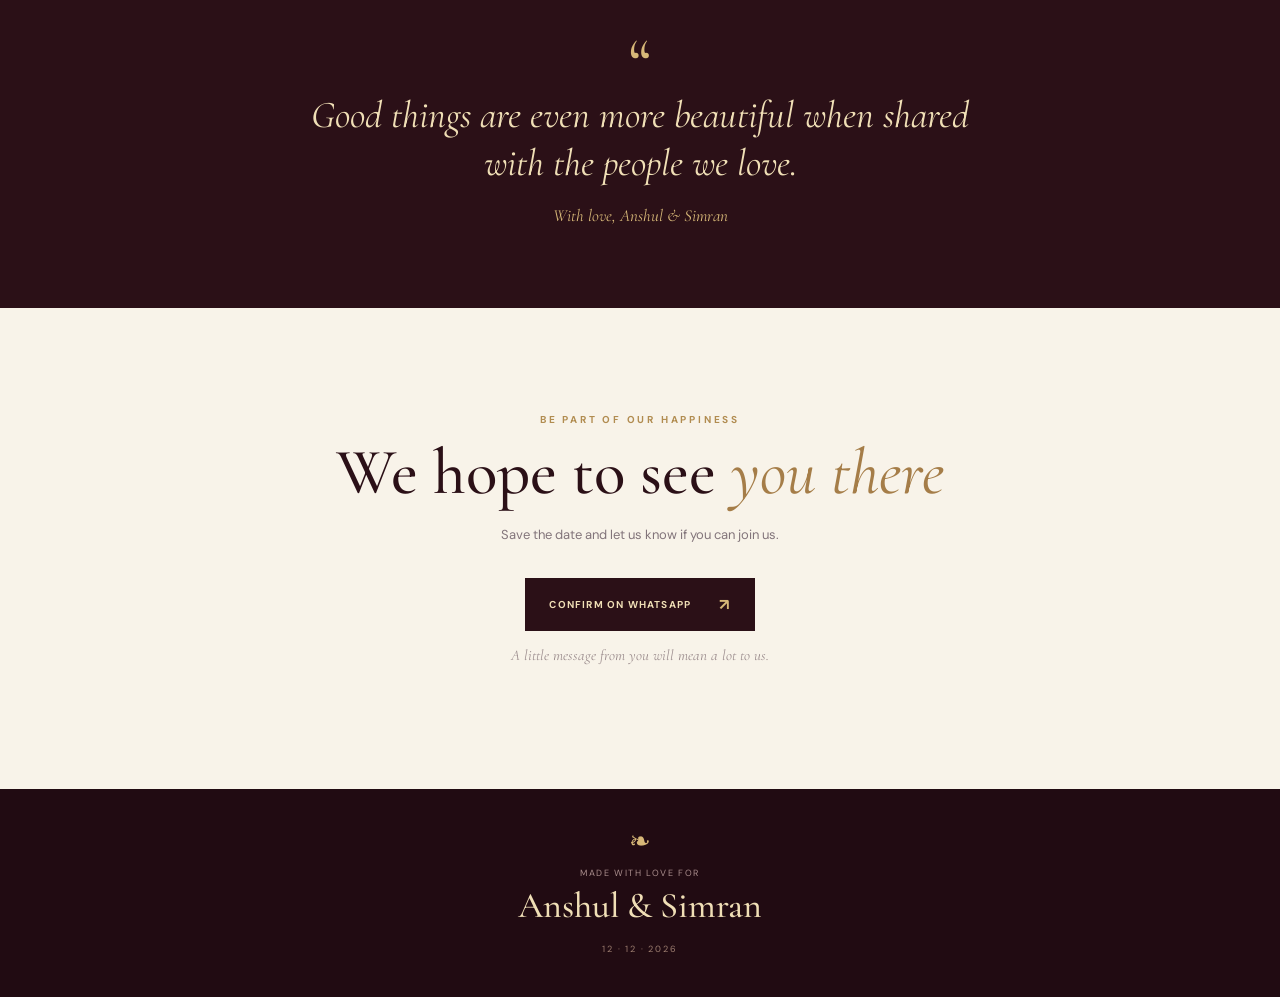
==== commit 17a4c989: "added" ====
--- a/index.html
+++ b/index.html
@@ -171,6 +171,7 @@
 
 
     <!-- Day 2 -->
+     
     <div class="event-card">
         <div class="event-icon">✧</div>
         <p class="event-label">Day Two · Saturday</p>
@@ -212,9 +213,7 @@
         <div class="event-divider">✦</div>
         <p class="event-date">12 December 2026</p>
         <p class="event-location">Ramnagar, Uttarakhand</p>
-        
-      </div>
-    <!-- Venue -->
+         <!-- Venue -->
     <div class="event-card venue-card">
         <div class="event-icon">⌖</div>
         <p class="event-label">Wedding Venue</p>
@@ -229,6 +228,9 @@
             Explore Location ↗
         </a>
     </div>
+        
+      </div>
+   
 
 </section>
 
--- a/style.css
+++ b/style.css
@@ -25,6 +25,110 @@
 h2 { margin: 0; font: 500 clamp(40px, 6vw, 68px)/.98 var(--serif); color: var(--wine); }
 h2 em { color: #a57d48; font-weight: 400; }
 .section-intro { max-width: 520px; margin: 18px auto 0; color: var(--muted); font-size: 13px; line-height: 1.9; }
+
+/* HERO CONTENT REVEAL */
+.hero-copy > *,
+.hero-art .wedding-image,
+.hero-art .image-note {
+    opacity: 0;
+    transform: translateY(30px);
+    transition:
+        opacity 0.9s ease,
+        transform 0.9s cubic-bezier(0.22, 1, 0.36, 1);
+}
+
+/* Image gets a gentle zoom */
+.hero-art .wedding-image {
+    transform: translateY(20px) scale(0.96);
+}
+
+/* Reveal */
+.hero-frame.hero-content-revealed .hero-copy > *,
+.hero-frame.hero-content-revealed .hero-art .image-note {
+    opacity: 1;
+    transform: translateY(0);
+}
+
+.hero-frame.hero-content-revealed .hero-art .wedding-image {
+    opacity: 1;
+    transform: translateY(0) scale(1);
+}
+
+/* Staggered timing */
+.hero-frame.hero-content-revealed .eyebrow {
+    transition-delay: 0.1s;
+}
+
+.hero-frame.hero-content-revealed h2 {
+    transition-delay: 0.3s;
+}
+
+.hero-frame.hero-content-revealed .hero-description {
+    transition-delay: 0.5s;
+}
+
+.hero-frame.hero-content-revealed .text-link {
+    transition-delay: 0.7s;
+}
+
+.hero-frame.hero-content-revealed .wedding-image {
+    transition-delay: 0.3s;
+}
+
+.hero-frame.hero-content-revealed .image-note {
+    transition-delay: 0.8s;
+}
+
+/* MOBILE SCROLL REVEAL */
+@media (max-width: 768px) {
+
+    .day-one-main-card,
+    .event-card,
+    .venue-card,
+    .day-event,
+    .schedule-item {
+        opacity: 0;
+        transform: translateY(35px);
+        transition:
+            opacity 0.8s ease,
+            transform 0.8s cubic-bezier(0.2, 0.7, 0.3, 1);
+    }
+
+    /* When element enters screen */
+    .scroll-show {
+        opacity: 1;
+        transform: translateY(0);
+    }
+
+    /* Slight stagger for Day One images */
+    .day-one-events .day-event:nth-child(1) {
+        transition-delay: 0.1s;
+    }
+
+    .day-one-events .day-event:nth-child(2) {
+        transition-delay: 0.2s;
+    }
+
+    .day-one-events .day-event:nth-child(3) {
+        transition-delay: 0.3s;
+    }
+}
+
+/* Accessibility */
+@media (prefers-reduced-motion: reduce) {
+    .day-one-main-card,
+    .event-card,
+    .venue-card,
+    .day-event,
+    .schedule-item {
+        opacity: 1;
+        transform: none;
+        transition: none;
+    }
+}
+
+
+
 
 /* Wedding Itinerary */
 .wedding-itinerary {
@@ -422,7 +526,7 @@
             #4a1724
         );
     box-shadow: inset 0 0 45px rgba(0, 0, 0, .42);
-    transition: transform 3s cubic-bezier(.77, 0, .18, 1);
+    transition: transform 2.2s cubic-bezier(.77, 0, .18, 1);
     will-change: transform;
 }
 
@@ -525,40 +629,54 @@
     touch-action: none;
 }
 
-/* Keep the opening screen fixed */
+/* Keep the opening layer transparent so the hero remains behind it */
 .opening-screen {
-    background: transparent;
     position: fixed;
     inset: 0;
     overflow: hidden;
-}
-/* Floating golden particles behind the curtains */
-
-.opening-screen::after {
-    content: "";
-    position: absolute;
-    inset: 0;
-    z-index: 1;
-    pointer-events: none;
-
+    background-color: transparent;
     background-image:
         radial-gradient(circle, rgba(255, 220, 160, 0.8) 1px, transparent 2px),
         radial-gradient(circle, rgba(255, 220, 160, 0.5) 1px, transparent 2px),
         radial-gradient(circle, rgba(255, 220, 160, 0.6) 2px, transparent 3px);
-
     background-size: 120px 120px, 180px 180px, 240px 240px;
     background-position: 20px 30px, 80px 100px, 120px 50px;
-
     animation: floatingParticles 12s linear infinite;
+}
+
+/* Keep the original decorative ring; particles now live on the screen itself */
+.opening-screen::after {
+    inset: auto;
+    top: 50%;
+    left: 50%;
+    width: min(65vw, 470px);
+    aspect-ratio: 1;
+    border: 1px solid rgba(215, 184, 120, .3);
+    border-radius: 50%;
+    transform: translate(-50%, -50%);
 }
 
 @keyframes floatingParticles {
     from {
         background-position: 20px 30px, 80px 100px, 120px 50px;
     }
-
     to {
         background-position: 20px -180px, 80px -100px, 120px -250px;
+    }
+}
+.opening-screen::after {
+    animation: ringPulse 5s ease-in-out infinite;
+}
+
+@keyframes ringPulse {
+    0%, 100% {
+        opacity: 0.4;
+        scale: 1;
+    }
+
+    50% {
+        opacity: 0.8;
+        scale: 1.04;
     }
 }
 
@@ -583,7 +701,7 @@
     padding: 15px;
     box-sizing: border-box;
 }
-.wedding_image {
+.wedding-image {
     position: relative;
     z-index: 1;
     display: block;
